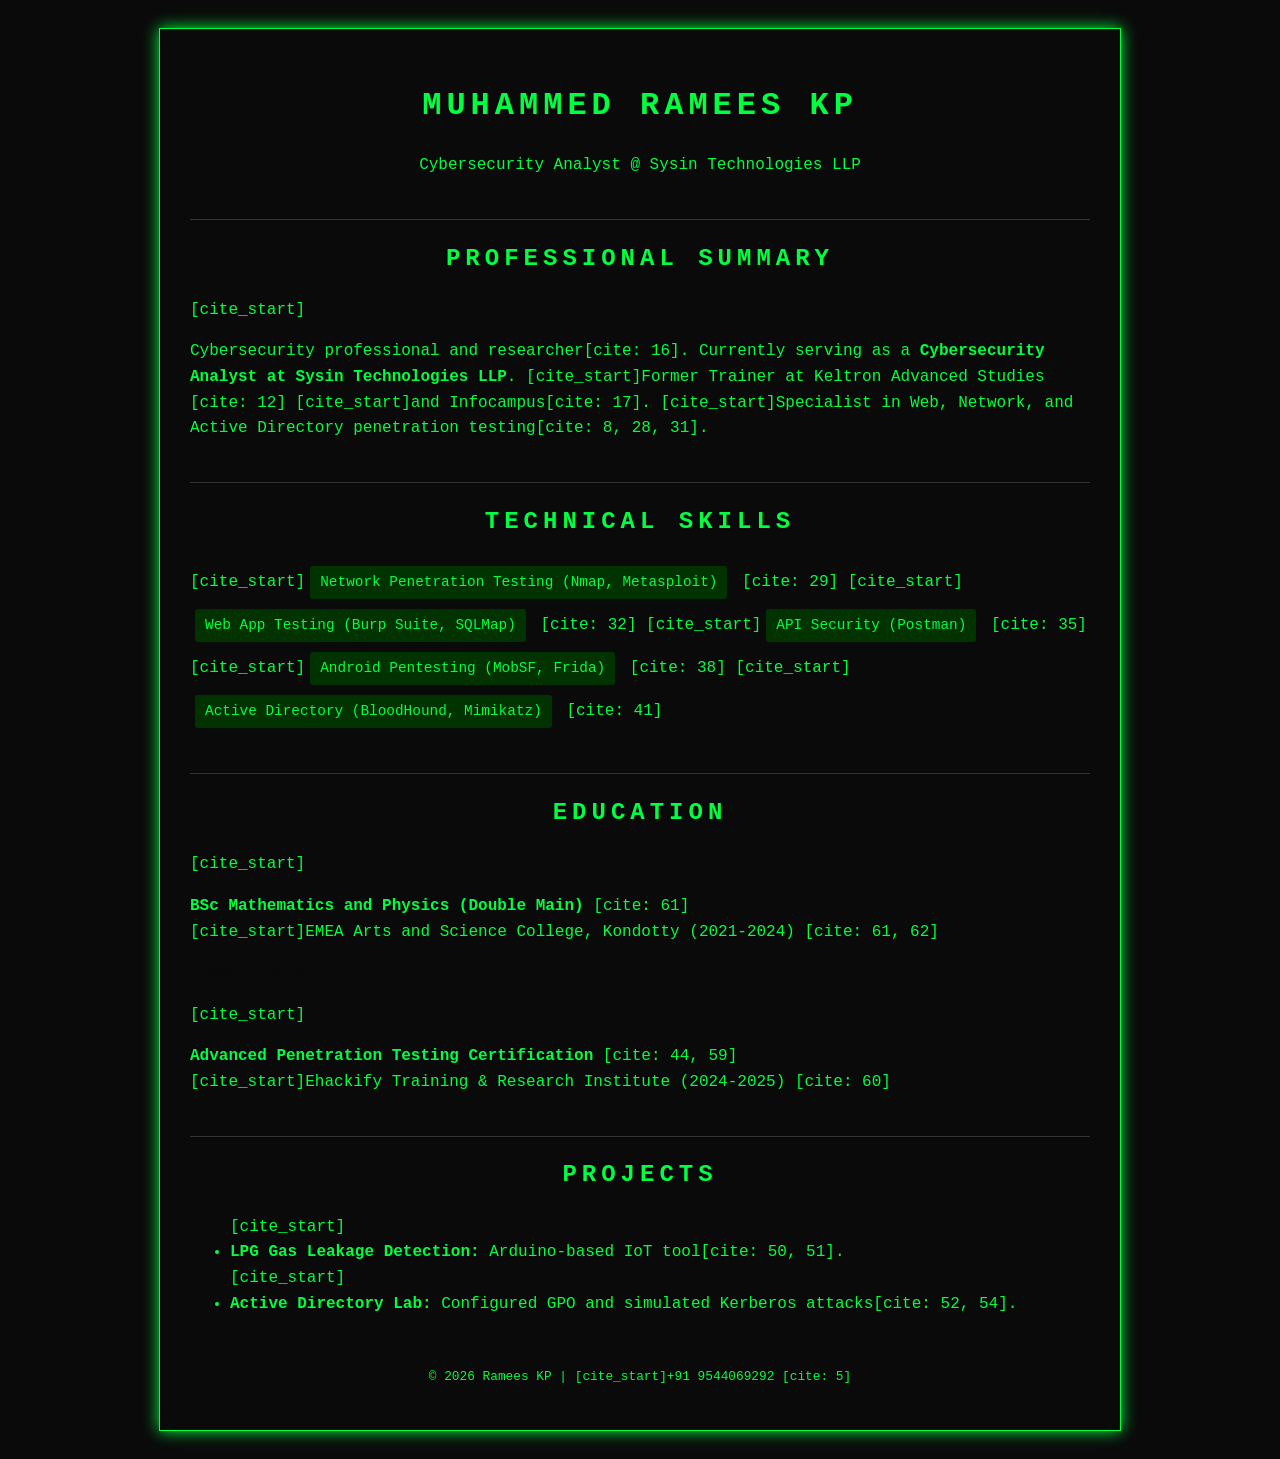
==== index.html @ 38e08ca2 "Updated index.html" ====
<!DOCTYPE html>
<html lang="en">
<head>
    <meta charset="UTF-8">
    <meta name="viewport" content="width=device-width, initial-scale=1.0">
    <title>Muhammed Ramees KP | Cybersecurity Analyst</title>
    <style>
        body { background-color: #0a0a0a; color: #00ff41; font-family: 'Courier New', Courier, monospace; line-height: 1.6; padding: 20px; }
        .container { max-width: 900px; margin: auto; border: 1px solid #00ff41; padding: 30px; box-shadow: 0 0 15px #00ff41; }
        h1, h2 { text-align: center; text-transform: uppercase; letter-spacing: 5px; }
        .section { margin-top: 40px; border-top: 1px solid #333; pt: 20px; }
        .skill-tag { display: inline-block; background: #003300; padding: 5px 10px; margin: 5px; border-radius: 3px; font-size: 0.9em; }
        a { color: #00ff41; text-decoration: none; }
        a:hover { background: #00ff41; color: #000; }
        .hidden-comment { display: none; }
    </style>
</head>
<body>

<div class="container">
    <header>
        <h1>MUHAMMED RAMEES KP</h1>
        <p style="text-align:center;">Cybersecurity Analyst @ Sysin Technologies LLP</p>
    </header>

    <div class="section">
        <h2>Professional Summary</h2>
        [cite_start]<p>Cybersecurity professional and researcher[cite: 16]. Currently serving as a <strong>Cybersecurity Analyst at Sysin Technologies LLP</strong>. [cite_start]Former Trainer at Keltron Advanced Studies [cite: 12] [cite_start]and Infocampus[cite: 17]. [cite_start]Specialist in Web, Network, and Active Directory penetration testing[cite: 8, 28, 31].</p>
    </div>

    <div class="section">
        <h2>Technical Skills</h2>
        [cite_start]<div class="skill-tag">Network Penetration Testing (Nmap, Metasploit)</div> [cite: 29]
        [cite_start]<div class="skill-tag">Web App Testing (Burp Suite, SQLMap)</div> [cite: 32]
        [cite_start]<div class="skill-tag">API Security (Postman)</div> [cite: 35]
        [cite_start]<div class="skill-tag">Android Pentesting (MobSF, Frida)</div> [cite: 38]
        [cite_start]<div class="skill-tag">Active Directory (BloodHound, Mimikatz)</div> [cite: 41]
    </div>

    <div class="section" id="education">
        <h2>Education</h2>
        [cite_start]<p><strong>BSc Mathematics and Physics (Double Main)</strong> [cite: 61]<br>
        [cite_start]EMEA Arts and Science College, Kondotty (2021-2024) [cite: 61, 62]</p>
        
        <p style="color: #0a0a0a;">S29objIzMQ==</p>
        
        [cite_start]<p><strong>Advanced Penetration Testing Certification</strong> [cite: 44, 59]<br>
        [cite_start]Ehackify Training & Research Institute (2024-2025) [cite: 60]</p>
    </div>

    <div class="section">
        <h2>Projects</h2>
        <ul>
            [cite_start]<li><strong>LPG Gas Leakage Detection:</strong> Arduino-based IoT tool[cite: 50, 51].</li>
            [cite_start]<li><strong>Active Directory Lab:</strong> Configured GPO and simulated Kerberos attacks[cite: 52, 54].</li>
        </ul>
    </div>

    <footer style="margin-top: 50px; font-size: 0.8em; text-align: center;">
        <p>© 2026 Ramees KP | [cite_start]+91 9544069292 [cite: 5]</p>
    </footer>
</div>

</body>
</html>
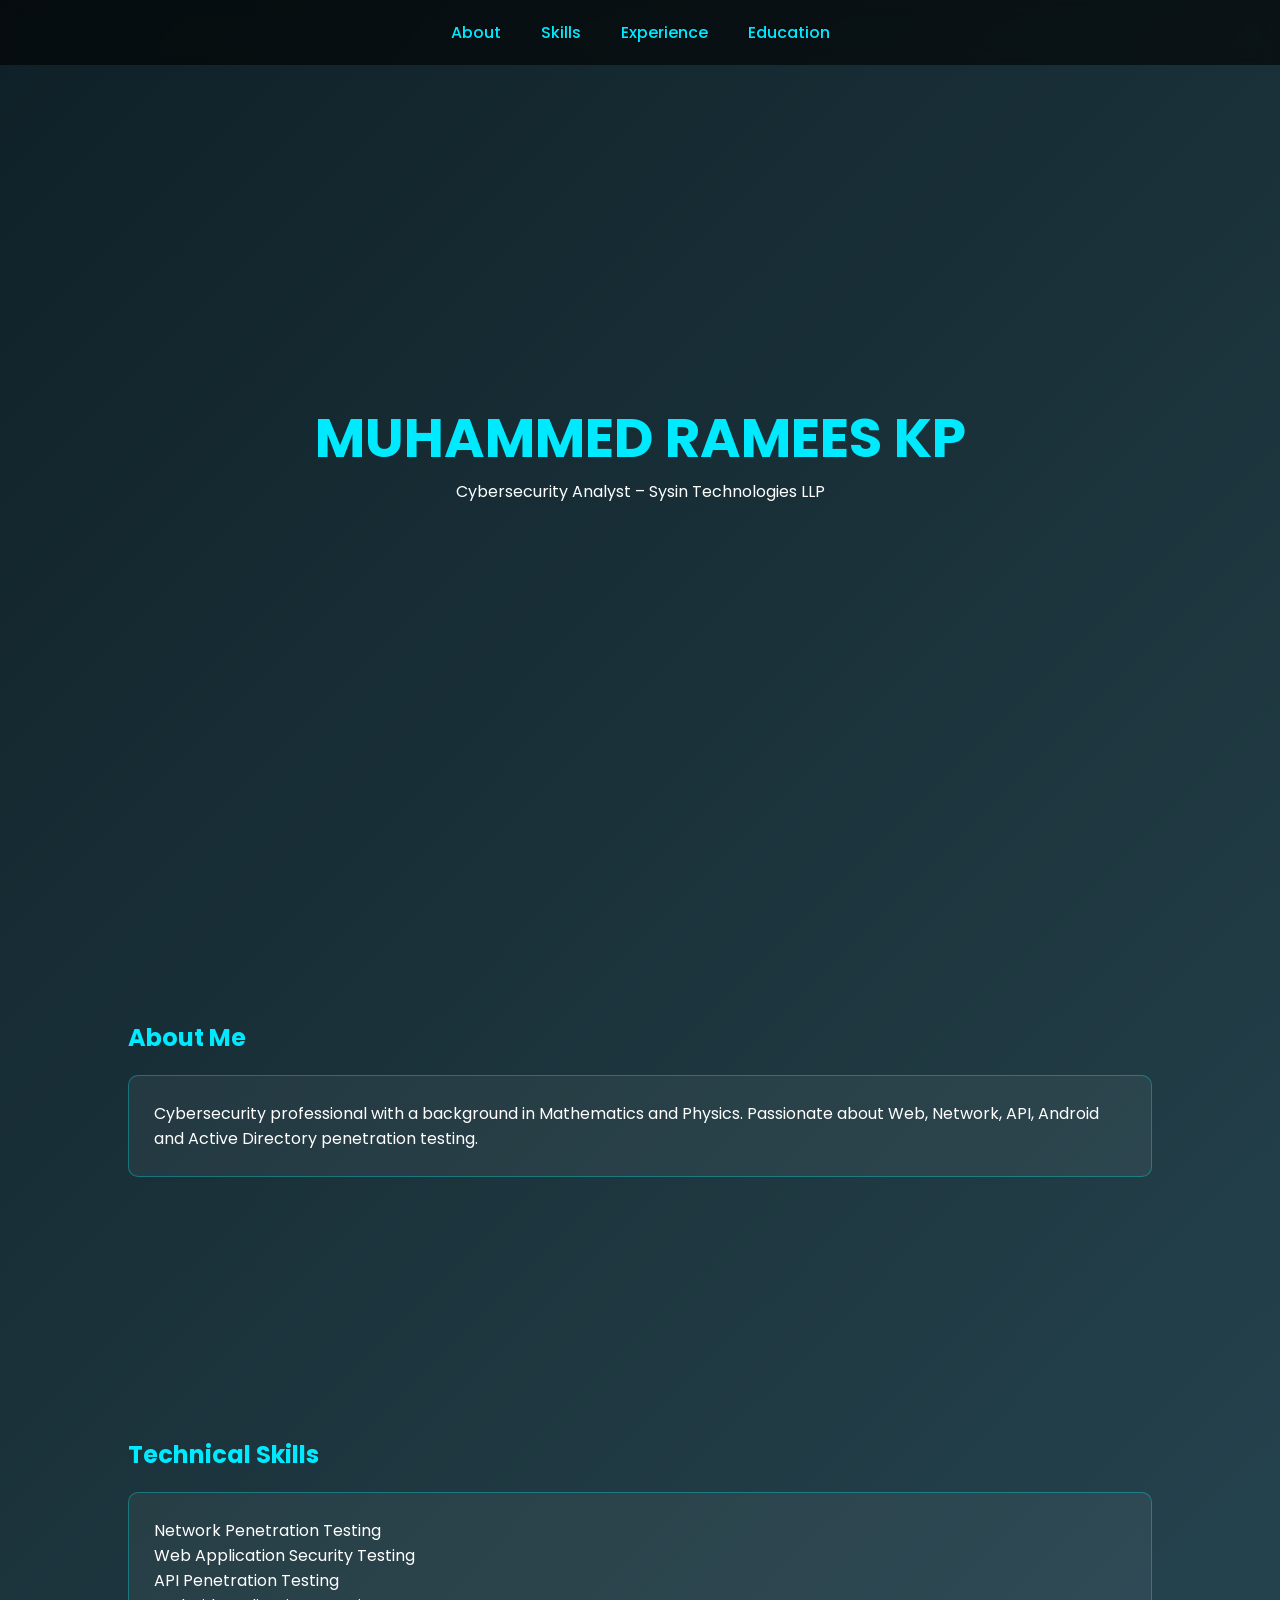
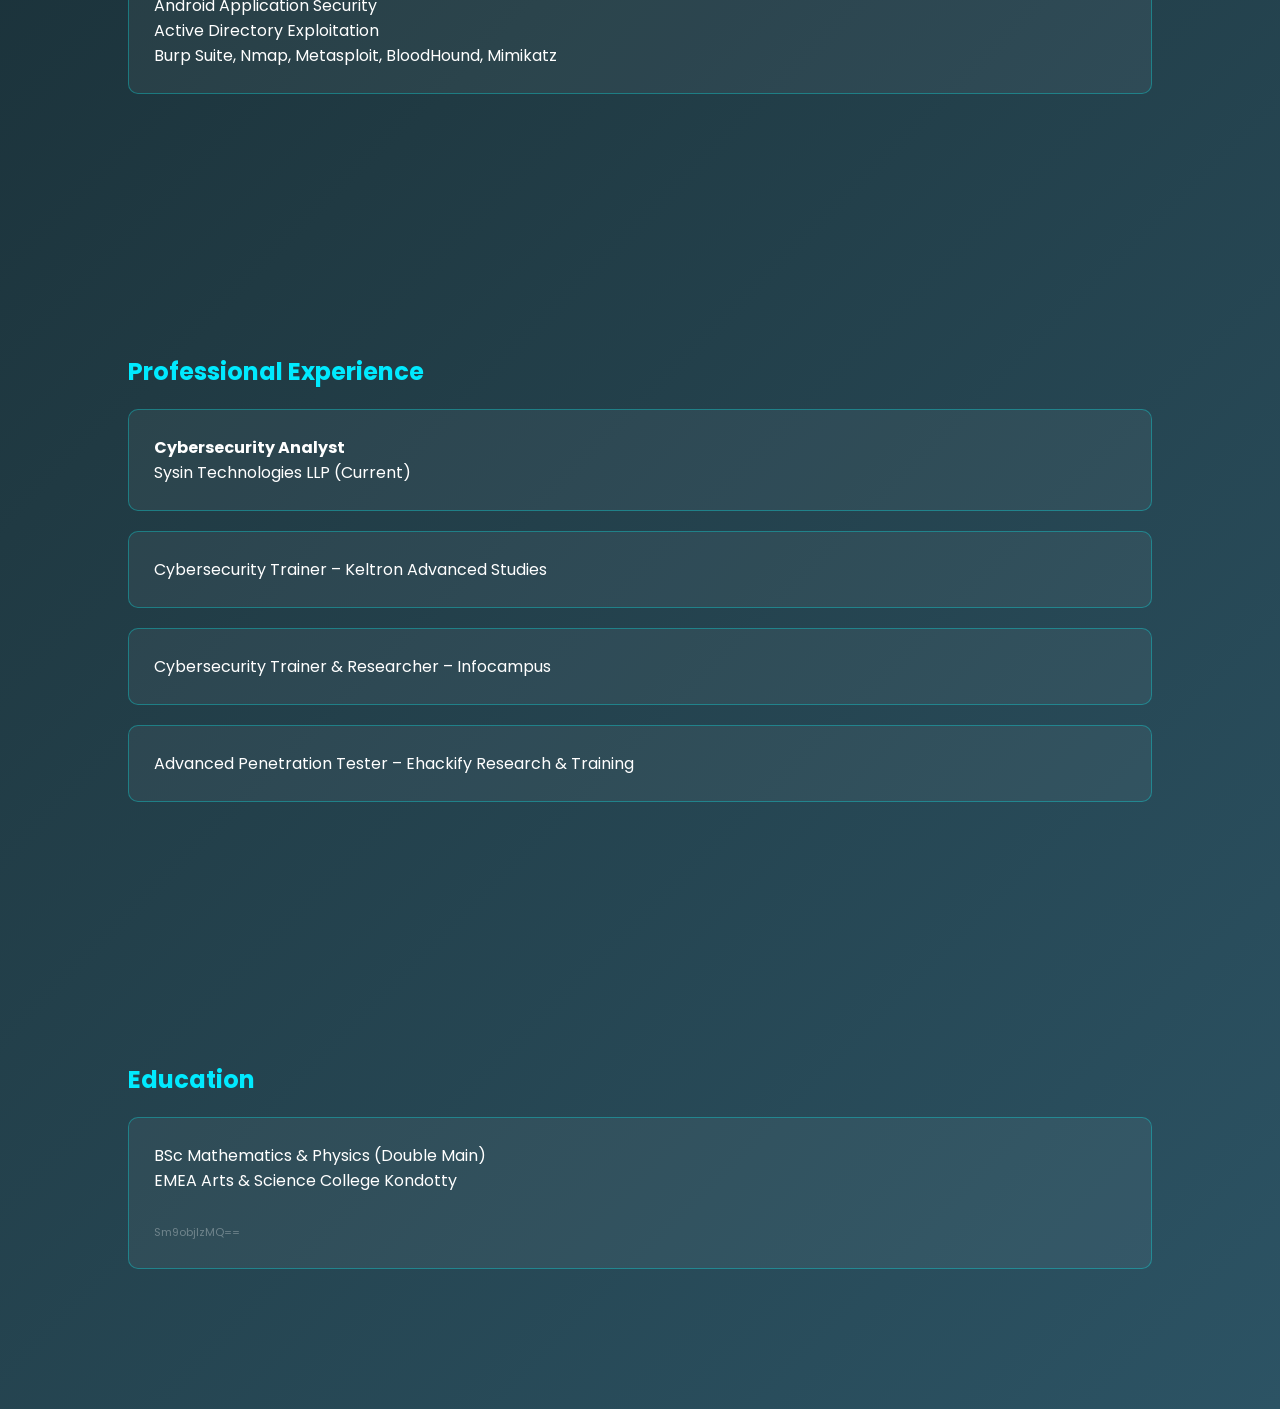
==== commit 3552a83a: "Updated index.html" ====
--- a/index.html
+++ b/index.html
@@ -1,65 +1,164 @@
 <!DOCTYPE html>
 <html lang="en">
 <head>
-    <meta charset="UTF-8">
-    <meta name="viewport" content="width=device-width, initial-scale=1.0">
-    <title>Muhammed Ramees KP | Cybersecurity Analyst</title>
-    <style>
-        body { background-color: #0a0a0a; color: #00ff41; font-family: 'Courier New', Courier, monospace; line-height: 1.6; padding: 20px; }
-        .container { max-width: 900px; margin: auto; border: 1px solid #00ff41; padding: 30px; box-shadow: 0 0 15px #00ff41; }
-        h1, h2 { text-align: center; text-transform: uppercase; letter-spacing: 5px; }
-        .section { margin-top: 40px; border-top: 1px solid #333; pt: 20px; }
-        .skill-tag { display: inline-block; background: #003300; padding: 5px 10px; margin: 5px; border-radius: 3px; font-size: 0.9em; }
-        a { color: #00ff41; text-decoration: none; }
-        a:hover { background: #00ff41; color: #000; }
-        .hidden-comment { display: none; }
-    </style>
+<meta charset="UTF-8">
+<meta name="viewport" content="width=device-width, initial-scale=1.0">
+<title>Muhammed Ramees KP | Cybersecurity Analyst</title>
+
+<link href="https://fonts.googleapis.com/css2?family=Poppins:wght@300;500;700&display=swap" rel="stylesheet">
+
+<style>
+*{
+margin:0;
+padding:0;
+box-sizing:border-box;
+font-family:'Poppins',sans-serif;
+}
+
+body{
+background:linear-gradient(135deg,#0f2027,#203a43,#2c5364);
+color:white;
+scroll-behavior:smooth;
+}
+
+nav{
+position:fixed;
+top:0;
+width:100%;
+display:flex;
+justify-content:center;
+gap:40px;
+padding:20px;
+background:rgba(0,0,0,0.6);
+backdrop-filter:blur(8px);
+z-index:1000;
+}
+
+nav a{
+color:#00eaff;
+text-decoration:none;
+font-weight:500;
+}
+
+nav a:hover{
+text-shadow:0 0 10px #00eaff;
+}
+
+.hero{
+height:100vh;
+display:flex;
+flex-direction:column;
+justify-content:center;
+align-items:center;
+text-align:center;
+}
+
+.hero h1{
+font-size:55px;
+color:#00eaff;
+}
+
+section{
+padding:120px 10%;
+}
+
+h2{
+margin-bottom:20px;
+color:#00eaff;
+}
+
+.card{
+background:rgba(255,255,255,0.05);
+padding:25px;
+border-radius:10px;
+margin-bottom:20px;
+border:1px solid rgba(0,255,255,0.3);
+transition:0.3s;
+}
+
+.card:hover{
+transform:scale(1.03);
+box-shadow:0 0 20px #00eaff;
+}
+</style>
+
+<!--
+WW91IHN1Y2Nlc3NmdWxseSBmb29sZWQ=
+YnJvLCBhcmUgeW91IHNlcmlvdXMgYnJvPw==
+cm9ib3RzLnR4dA==
+-->
+
 </head>
+
 <body>
 
-<div class="container">
-    <header>
-        <h1>MUHAMMED RAMEES KP</h1>
-        <p style="text-align:center;">Cybersecurity Analyst @ Sysin Technologies LLP</p>
-    </header>
+<nav>
+<a href="#about">About</a>
+<a href="#skills">Skills</a>
+<a href="#experience">Experience</a>
+<a href="#education">Education</a>
+</nav>
 
-    <div class="section">
-        <h2>Professional Summary</h2>
-        [cite_start]<p>Cybersecurity professional and researcher[cite: 16]. Currently serving as a <strong>Cybersecurity Analyst at Sysin Technologies LLP</strong>. [cite_start]Former Trainer at Keltron Advanced Studies [cite: 12] [cite_start]and Infocampus[cite: 17]. [cite_start]Specialist in Web, Network, and Active Directory penetration testing[cite: 8, 28, 31].</p>
-    </div>
+<div class="hero">
+<h1>MUHAMMED RAMEES KP</h1>
+<p>Cybersecurity Analyst – Sysin Technologies LLP</p>
+</div>
 
-    <div class="section">
-        <h2>Technical Skills</h2>
-        [cite_start]<div class="skill-tag">Network Penetration Testing (Nmap, Metasploit)</div> [cite: 29]
-        [cite_start]<div class="skill-tag">Web App Testing (Burp Suite, SQLMap)</div> [cite: 32]
-        [cite_start]<div class="skill-tag">API Security (Postman)</div> [cite: 35]
-        [cite_start]<div class="skill-tag">Android Pentesting (MobSF, Frida)</div> [cite: 38]
-        [cite_start]<div class="skill-tag">Active Directory (BloodHound, Mimikatz)</div> [cite: 41]
-    </div>
+<section id="about">
+<h2>About Me</h2>
+<div class="card">
+Cybersecurity professional with a background in Mathematics and Physics. Passionate about Web, Network, API, Android and Active Directory penetration testing.
+</div>
+</section>
 
-    <div class="section" id="education">
-        <h2>Education</h2>
-        [cite_start]<p><strong>BSc Mathematics and Physics (Double Main)</strong> [cite: 61]<br>
-        [cite_start]EMEA Arts and Science College, Kondotty (2021-2024) [cite: 61, 62]</p>
-        
-        <p style="color: #0a0a0a;">S29objIzMQ==</p>
-        
-        [cite_start]<p><strong>Advanced Penetration Testing Certification</strong> [cite: 44, 59]<br>
-        [cite_start]Ehackify Training & Research Institute (2024-2025) [cite: 60]</p>
-    </div>
+<section id="skills">
+<h2>Technical Skills</h2>
+<div class="card">
+Network Penetration Testing<br>
+Web Application Security Testing<br>
+API Penetration Testing<br>
+Android Application Security<br>
+Active Directory Exploitation<br>
+Burp Suite, Nmap, Metasploit, BloodHound, Mimikatz
+</div>
+</section>
 
-    <div class="section">
-        <h2>Projects</h2>
-        <ul>
-            [cite_start]<li><strong>LPG Gas Leakage Detection:</strong> Arduino-based IoT tool[cite: 50, 51].</li>
-            [cite_start]<li><strong>Active Directory Lab:</strong> Configured GPO and simulated Kerberos attacks[cite: 52, 54].</li>
-        </ul>
-    </div>
+<section id="experience">
+<h2>Professional Experience</h2>
 
-    <footer style="margin-top: 50px; font-size: 0.8em; text-align: center;">
-        <p>© 2026 Ramees KP | [cite_start]+91 9544069292 [cite: 5]</p>
-    </footer>
+<div class="card">
+<strong>Cybersecurity Analyst</strong><br>
+Sysin Technologies LLP (Current)
 </div>
+
+<div class="card">
+Cybersecurity Trainer – Keltron Advanced Studies
+</div>
+
+<div class="card">
+Cybersecurity Trainer & Researcher – Infocampus
+</div>
+
+<div class="card">
+Advanced Penetration Tester – Ehackify Research & Training
+</div>
+
+</section>
+
+<section id="education">
+<h2>Education</h2>
+
+<div class="card">
+BSc Mathematics & Physics (Double Main)<br>
+EMEA Arts & Science College Kondotty<br><br>
+
+<span style="font-size:11px; opacity:0.3;">
+Sm9objIzMQ==
+</span>
+
+</div>
+
+</section>
 
 </body>
 </html>
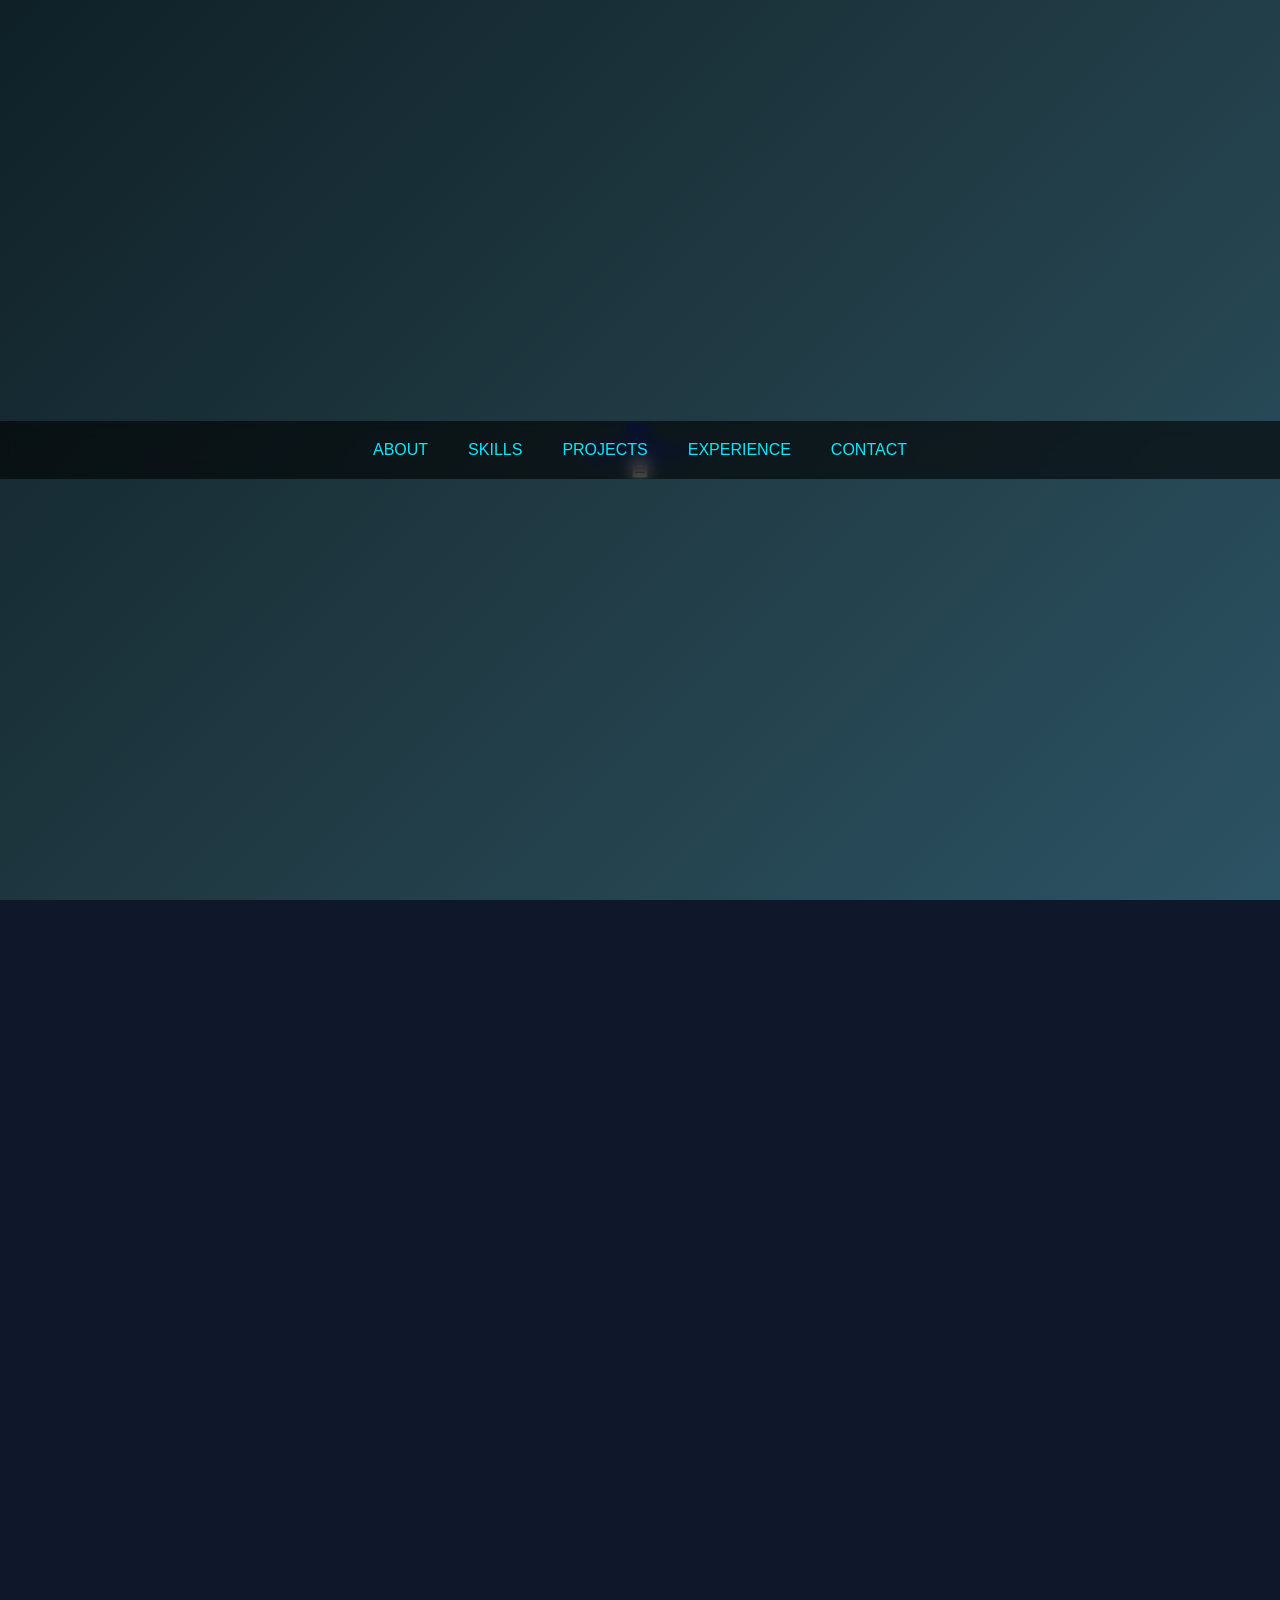
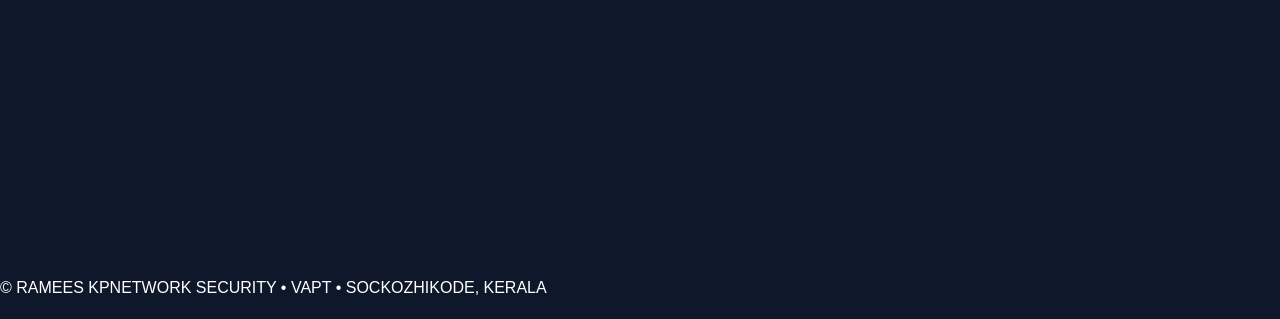
==== commit 68364359: "Redesign portfolio index.html" ====
--- a/index.html
+++ b/index.html
@@ -3,162 +3,150 @@
 <head>
 <meta charset="UTF-8">
 <meta name="viewport" content="width=device-width, initial-scale=1.0">
-<title>Muhammed Ramees KP | Cybersecurity Analyst</title>
+<meta name="description" content="Muhammed Ramees KP — Network Security Engineer specializing in network security, VAPT, SOC and security infrastructure.">
+<meta name="theme-color" content="#050b0a">
+<title>Muhammed Ramees KP | Network Security Engineer</title>
+<link rel="preconnect" href="https://fonts.googleapis.com">
+<link rel="preconnect" href="https://fonts.gstatic.com" crossorigin>
+<link href="https://fonts.googleapis.com/css2?family=Barlow+Condensed:wght@600;700;800;900&family=Inter:wght@400;500;600;700&family=Space+Mono:wght@400;700&display=swap" rel="stylesheet">
+<link rel="stylesheet" href="style.css">
+</head>
+<body>
+<div class="noise"></div>
+<div class="cursor-glow"></div>
 
-<link href="https://fonts.googleapis.com/css2?family=Poppins:wght@300;500;700&display=swap" rel="stylesheet">
+<header class="nav">
+  <a class="brand" href="#home">RK<span>.</span></a>
+  <nav class="desktop-nav">
+    <a href="#about">ABOUT</a>
+    <a href="#skills">SKILLS</a>
+    <a href="#projects">PROJECTS</a>
+    <a href="#experience">EXPERIENCE</a>
+    <a href="#contact">CONTACT</a>
+  </nav>
+  <a class="nav-cta" href="#contact">LET'S TALK <span>↗</span></a>
+  <button class="menu-btn" aria-label="Open navigation">☰</button>
+</header>
 
-<style>
-*{
-margin:0;
-padding:0;
-box-sizing:border-box;
-font-family:'Poppins',sans-serif;
-}
+<main>
+<section class="hero" id="home">
+  <div class="hero-grid"></div>
+  <div class="hero-copy">
+    <div class="eyebrow"><span class="pulse"></span> CYBERSECURITY • VAPT • SOC • NETWORK SECURITY</div>
+    <h1>MUHAMMED<br><span>RAMEES KP</span></h1>
+    <h2>NETWORK SECURITY<br>ENGINEER</h2>
+    <p class="hero-text">Network Security Engineer with hands-on experience across firewall administration, network security, VAPT, SOC operations and infrastructure security. I combine offensive security knowledge with practical engineering to identify weaknesses, secure networks and build resilient systems.</p>
+    <div class="hero-actions">
+      <a class="btn btn-primary" href="#projects">VIEW MY WORK <span>↗</span></a>
+      <a class="btn btn-ghost" href="https://github.com/Ramihere/rameeshere.github.io" target="_blank" rel="noreferrer">GITHUB <span>↗</span></a>
+    </div>
+    <div class="hero-stats">
+      <div><strong>VAPT</strong><span>Web • API • Network</span></div>
+      <div><strong>SOC / SIEM</strong><span>Wazuh • Splunk • FIM</span></div>
+      <div><strong>NETWORK</strong><span>FortiGate • VLAN • Cisco</span></div>
+    </div>
+  </div>
 
-body{
-background:linear-gradient(135deg,#0f2027,#203a43,#2c5364);
-color:white;
-scroll-behavior:smooth;
-}
+  <div class="hero-art">
+    <div class="art-frame">
+      <div class="cyber-visual">
+        <div class="visual-grid"></div>
+        <div class="monitor monitor-a"><b>VAPT</b><span>$ nmap -sV target</span><span>80/tcp OPEN http</span><span>443/tcp OPEN https</span></div>
+        <div class="monitor monitor-b"><b>SOC / SIEM</b><span>[+] AUTH EVENT</span><span>[!] ANOMALY</span><span>[+] FIM OK</span></div>
+        <div class="monitor monitor-c"><b>FORTIGATE</b><span>TRAFFIC MONITOR</span><span>VLAN 100 / DATA</span><span>POLICY ALLOW</span></div>
+        <div class="operator">
+          <div class="head"></div><div class="body"></div><div class="desk"></div>
+        </div>
+        <div class="glow-ring"></div>
+      </div>
+      <div class="art-label top">SECURITY LAB // ONLINE</div>
+      <div class="art-label bottom">01 / 05 — ENGINEERING MODE</div>
+    </div>
 
-nav{
-position:fixed;
-top:0;
-width:100%;
-display:flex;
-justify-content:center;
-gap:40px;
-padding:20px;
-background:rgba(0,0,0,0.6);
-backdrop-filter:blur(8px);
-z-index:1000;
-}
-
-nav a{
-color:#00eaff;
-text-decoration:none;
-font-weight:500;
-}
-
-nav a:hover{
-text-shadow:0 0 10px #00eaff;
-}
-
-.hero{
-height:100vh;
-display:flex;
-flex-direction:column;
-justify-content:center;
-align-items:center;
-text-align:center;
-}
-
-.hero h1{
-font-size:55px;
-color:#00eaff;
-}
-
-section{
-padding:120px 10%;
-}
-
-h2{
-margin-bottom:20px;
-color:#00eaff;
-}
-
-.card{
-background:rgba(255,255,255,0.05);
-padding:25px;
-border-radius:10px;
-margin-bottom:20px;
-border:1px solid rgba(0,255,255,0.3);
-transition:0.3s;
-}
-
-.card:hover{
-transform:scale(1.03);
-box-shadow:0 0 20px #00eaff;
-}
-</style>
-
-<!--
-WW91IHN1Y2Nlc3NmdWxseSBmb29sZWQ=
-YnJvLCBhcmUgeW91IHNlcmlvdXMgYnJvPw==
-cm9ib3RzLnR4dA==
--->
-
-</head>
-
-<body>
-
-<nav>
-<a href="#about">About</a>
-<a href="#skills">Skills</a>
-<a href="#experience">Experience</a>
-<a href="#education">Education</a>
-</nav>
-
-<div class="hero">
-<h1>MUHAMMED RAMEES KP</h1>
-<p>Cybersecurity Analyst – Sysin Technologies LLP</p>
-</div>
-
-<section id="about">
-<h2>About Me</h2>
-<div class="card">
-Cybersecurity professional with a background in Mathematics and Physics. Passionate about Web, Network, API, Android and Active Directory penetration testing.
-</div>
+    <div class="terminal">
+      <div class="terminal-top"><span></span><span></span><span></span><b>ramees@security:~</b></div>
+      <div class="terminal-body">
+        <p><i>$</i> whoami</p><p class="cyan">network_security_engineer</p>
+        <p><i>$</i> focus</p><p class="cyan">NETWORK / VAPT / SOC</p>
+        <p><i>$</i> status</p><p class="green">SYSTEMS SECURED ✓</p>
+      </div>
+    </div>
+  </div>
 </section>
 
-<section id="skills">
-<h2>Technical Skills</h2>
-<div class="card">
-Network Penetration Testing<br>
-Web Application Security Testing<br>
-API Penetration Testing<br>
-Android Application Security<br>
-Active Directory Exploitation<br>
-Burp Suite, Nmap, Metasploit, BloodHound, Mimikatz
-</div>
+<section class="marquee"><div>VULNERABILITY ASSESSMENT <span>✦</span> PENETRATION TESTING <span>✦</span> SOC OPERATIONS <span>✦</span> NETWORK SECURITY <span>✦</span> ACTIVE DIRECTORY <span>✦</span> FIREWALL ENGINEERING <span>✦</span></div></section>
+
+<section class="section" id="about">
+  <div class="section-kicker">01 / ABOUT</div>
+  <div class="about-grid">
+    <div><h2 class="section-title">SECURITY IS<br><span>A MINDSET.</span></h2></div>
+    <div class="about-copy">
+      <p class="lead">From penetration testing and security research to network security engineering, my work sits where offensive thinking meets practical defense.</p>
+      <p>I've worked across web, API, Android, Wi-Fi and Active Directory security, while also building experience with firewalls, VLANs, monitoring, SIEM and infrastructure operations.</p>
+      <div class="quote">“Find the weakness. Understand the path. Build the fix.”</div>
+    </div>
+  </div>
 </section>
 
-<section id="experience">
-<h2>Professional Experience</h2>
-
-<div class="card">
-<strong>Cybersecurity Analyst</strong><br>
-Sysin Technologies LLP (Current)
-</div>
-
-<div class="card">
-Cybersecurity Trainer – Keltron Advanced Studies
-</div>
-
-<div class="card">
-Cybersecurity Trainer & Researcher – Infocampus
-</div>
-
-<div class="card">
-Advanced Penetration Tester – Ehackify Research & Training
-</div>
-
+<section class="section skills" id="skills">
+  <div class="section-kicker">02 / SECURITY ARSENAL</div>
+  <div class="section-heading">
+    <h2 class="section-title">TOOLS I<br><span>WORK WITH.</span></h2>
+    <p>Security testing, monitoring and network engineering technologies used in hands-on labs and professional work.</p>
+  </div>
+  <div class="skill-grid">
+    <article class="skill-card"><b>01</b><h3>NETWORK SECURITY</h3><p>Firewall administration, network segmentation, VLANs, switching and traffic monitoring.</p><div class="tags"><span>FortiGate</span><span>Cisco</span><span>VLAN</span><span>Nmap</span></div></article>
+    <article class="skill-card"><b>02</b><h3>VAPT</h3><p>Web, API, network and Android application security testing and reporting.</p><div class="tags"><span>Burp Suite</span><span>Nessus</span><span>Metasploit</span><span>SQLMap</span></div></article>
+    <article class="skill-card"><b>03</b><h3>SOC / SIEM</h3><p>Endpoint visibility, centralized logging, FIM, alert investigation and threat detection.</p><div class="tags"><span>Wazuh</span><span>Splunk</span><span>Sysmon</span><span>FIM</span></div></article>
+    <article class="skill-card"><b>04</b><h3>AD SECURITY</h3><p>Active Directory enumeration, Kerberos attack paths, privilege escalation and lateral movement labs.</p><div class="tags"><span>BloodHound</span><span>Impacket</span><span>Mimikatz</span><span>Kerbrute</span></div></article>
+  </div>
 </section>
 
-<section id="education">
-<h2>Education</h2>
-
-<div class="card">
-BSc Mathematics & Physics (Double Main)<br>
-EMEA Arts & Science College Kondotty<br><br>
-
-<span style="font-size:11px; opacity:0.3;">
-Sm9objIzMQ==
-</span>
-
-</div>
-
+<section class="section projects" id="projects">
+  <div class="section-kicker">03 / SELECTED WORK</div>
+  <div class="section-heading"><h2 class="section-title">BUILT.<br><span>TESTED. LEARNED.</span></h2><p>Projects that demonstrate practical offensive security, blue-team monitoring and infrastructure engineering.</p></div>
+  <div class="project-list">
+    <article class="project-card featured"><div class="project-number">01</div><div class="project-content"><span class="project-type">SECURITY PLATFORM</span><h3>AI-POWERED SOC PLATFORM</h3><p>Designed a security monitoring concept combining centralized log management, File Integrity Monitoring, network traffic visibility, role-based dashboards and AI-assisted analysis.</p><div class="tags"><span>SIEM</span><span>Wazuh</span><span>FIM</span><span>RBAC</span></div><a class="project-link" href="https://github.com/Ramihere" target="_blank" rel="noreferrer">VIEW GITHUB ↗</a></div><div class="project-visual visual-soc"><span>SOC</span><div class="radar"></div></div></article>
+    <article class="project-card"><div class="project-number">02</div><div class="project-content"><span class="project-type">BLUE TEAM LAB</span><h3>WAZUH SECURITY MONITORING</h3><p>Deployed a Wazuh environment with Linux and Windows agents for security-event monitoring, endpoint visibility and investigation workflows.</p><div class="tags"><span>Wazuh</span><span>Windows</span><span>Linux</span><span>Monitoring</span></div><a class="project-link" href="https://github.com/Ramihere" target="_blank" rel="noreferrer">VIEW GITHUB ↗</a></div><div class="project-visual visual-wazuh"><span>WAZUH</span><div class="bars"></div></div></article>
+    <article class="project-card"><div class="project-number">03</div><div class="project-content"><span class="project-type">RED TEAM / LAB</span><h3>ACTIVE DIRECTORY SECURITY LAB</h3><p>Built a Windows domain lab and practiced enumeration, Kerberos attacks, privilege escalation, Pass-the-Hash, Silver Ticket, Golden Ticket and lateral movement.</p><div class="tags"><span>AD</span><span>Kerberos</span><span>BloodHound</span><span>Impacket</span></div><a class="project-link" href="https://github.com/Ramihere" target="_blank" rel="noreferrer">VIEW GITHUB ↗</a></div><div class="project-visual visual-ad"><span>AD</span><div class="nodes"></div></div></article>
+    <article class="project-card"><div class="project-number">04</div><div class="project-content"><span class="project-type">SIEM LAB</span><h3>SPLUNK SECURITY MONITORING</h3><p>Built a monitoring environment with dashboards and alerts for brute-force detection and suspicious activity investigation.</p><div class="tags"><span>Splunk</span><span>SIEM</span><span>Alerts</span><span>Dashboards</span></div><a class="project-link" href="https://github.com/Ramihere" target="_blank" rel="noreferrer">VIEW GITHUB ↗</a></div><div class="project-visual visual-splunk"><span>LOGS</span><div class="bars"></div></div></article>
+  </div>
 </section>
 
+<section class="section experience" id="experience">
+  <div class="section-kicker">04 / EXPERIENCE</div>
+  <div class="timeline">
+    <div class="timeline-item"><span class="time">JAN 2026 — PRESENT</span><div><h3>NETWORK SECURITY ENGINEER</h3><p>Working across network security, firewall administration, segmentation, monitoring, vulnerability assessment and infrastructure security.</p></div></div>
+    <div class="timeline-item"><span class="time">JUN 2025 — JAN 2026</span><div><h3>CYBERSECURITY RESEARCHER & TRAINER</h3><p>Infocampus Calicut — delivered hands-on training and research across ethical hacking, penetration testing, network security and practical security labs.</p></div></div>
+    <div class="timeline-item"><span class="time">JUL 2024 — MAR 2025</span><div><h3>ADVANCED PENETRATION TESTER TRAINING</h3><p>Ehackify Cybersecurity Research & Training — intensive practical training in network, API, Android and Active Directory security.</p></div></div>
+  </div>
+</section>
+
+<section class="section credentials">
+  <div class="section-kicker">05 / CREDENTIALS</div>
+  <div class="credential-grid">
+    <div class="credential-card"><span>CERTIFICATION</span><h3>ADVANCED PENETRATION TESTER</h3><p>Ehackify Cyber Security Research & Training</p></div>
+    <div class="credential-card"><span>CERTIFICATION</span><h3>CSEDP</h3><p>Certified Social Engineering Defense Practitioner — The SecOps Group</p></div>
+    <div class="credential-card"><span>CERTIFICATION</span><h3>INTRODUCTION TO CYBERSECURITY</h3><p>Cisco</p></div>
+    <div class="credential-card"><span>EDUCATION</span><h3>BSC MATHEMATICS & PHYSICS</h3><p>EMEA Arts & Science College, Kondotty • Calicut University • 2021–2024</p></div>
+  </div>
+</section>
+
+<section class="section contact" id="contact">
+  <div class="contact-box">
+    <div class="section-kicker">06 / CONTACT</div>
+    <h2>LET'S BUILD<br><span>SOMETHING SECURE.</span></h2>
+    <p>Open to cybersecurity, network security, VAPT and security engineering opportunities.</p>
+    <div class="contact-actions">
+      <a class="btn btn-primary" href="mailto:rameeskpplr456@gmail.com">EMAIL ME ↗</a>
+      <a class="btn btn-ghost" href="https://github.com/Ramihere" target="_blank" rel="noreferrer">GITHUB ↗</a>
+      <a class="btn btn-ghost" href="https://www.linkedin.com/in/rameeskp" target="_blank" rel="noreferrer">LINKEDIN ↗</a>
+    </div>
+  </div>
+</section>
+</main>
+
+<footer><span>© <span id="year"></span> RAMEES KP</span><span>NETWORK SECURITY • VAPT • SOC</span><span>KOZHIKODE, KERALA</span></footer>
+<script src="script.js"></script>
 </body>
-</html>
+</html>
--- a/style.css
+++ b/style.css
@@ -0,0 +1,81 @@
+*{
+    margin:0;
+    padding:0;
+    box-sizing:border-box;
+    font-family: 'Poppins', sans-serif;
+}
+
+body{
+    background:#0f172a;
+    color:white;
+    overflow-x:hidden;
+}
+
+nav{
+    position:fixed;
+    width:100%;
+    display:flex;
+    justify-content:center;
+    gap:40px;
+    padding:20px;
+    background:rgba(0,0,0,0.6);
+    backdrop-filter:blur(8px);
+    z-index:1000;
+}
+
+nav a{
+    color:#00eaff;
+    text-decoration:none;
+    transition:0.3s;
+}
+
+nav a:hover{
+    text-shadow:0 0 10px #00eaff;
+}
+
+header{
+    height:100vh;
+    display:flex;
+    flex-direction:column;
+    justify-content:center;
+    align-items:center;
+    text-align:center;
+    background:linear-gradient(135deg,#0f2027,#203a43,#2c5364);
+}
+
+header h1{
+    font-size:50px;
+    color:#00eaff;
+}
+
+section{
+    padding:120px 10%;
+    opacity:0;
+    transform:translateY(40px);
+    transition:all 0.8s ease;
+}
+
+section.show{
+    opacity:1;
+    transform:translateY(0);
+}
+
+.card{
+    background:#1e293b;
+    padding:25px;
+    margin-bottom:20px;
+    border-radius:10px;
+    transition:0.3s;
+}
+
+.card:hover{
+    transform:translateY(-5px);
+    box-shadow:0 0 15px #00eaff;
+}
+
+#gameCanvas{
+    background:black;
+    display:block;
+    margin:20px auto;
+    border:2px solid #00eaff;
+}
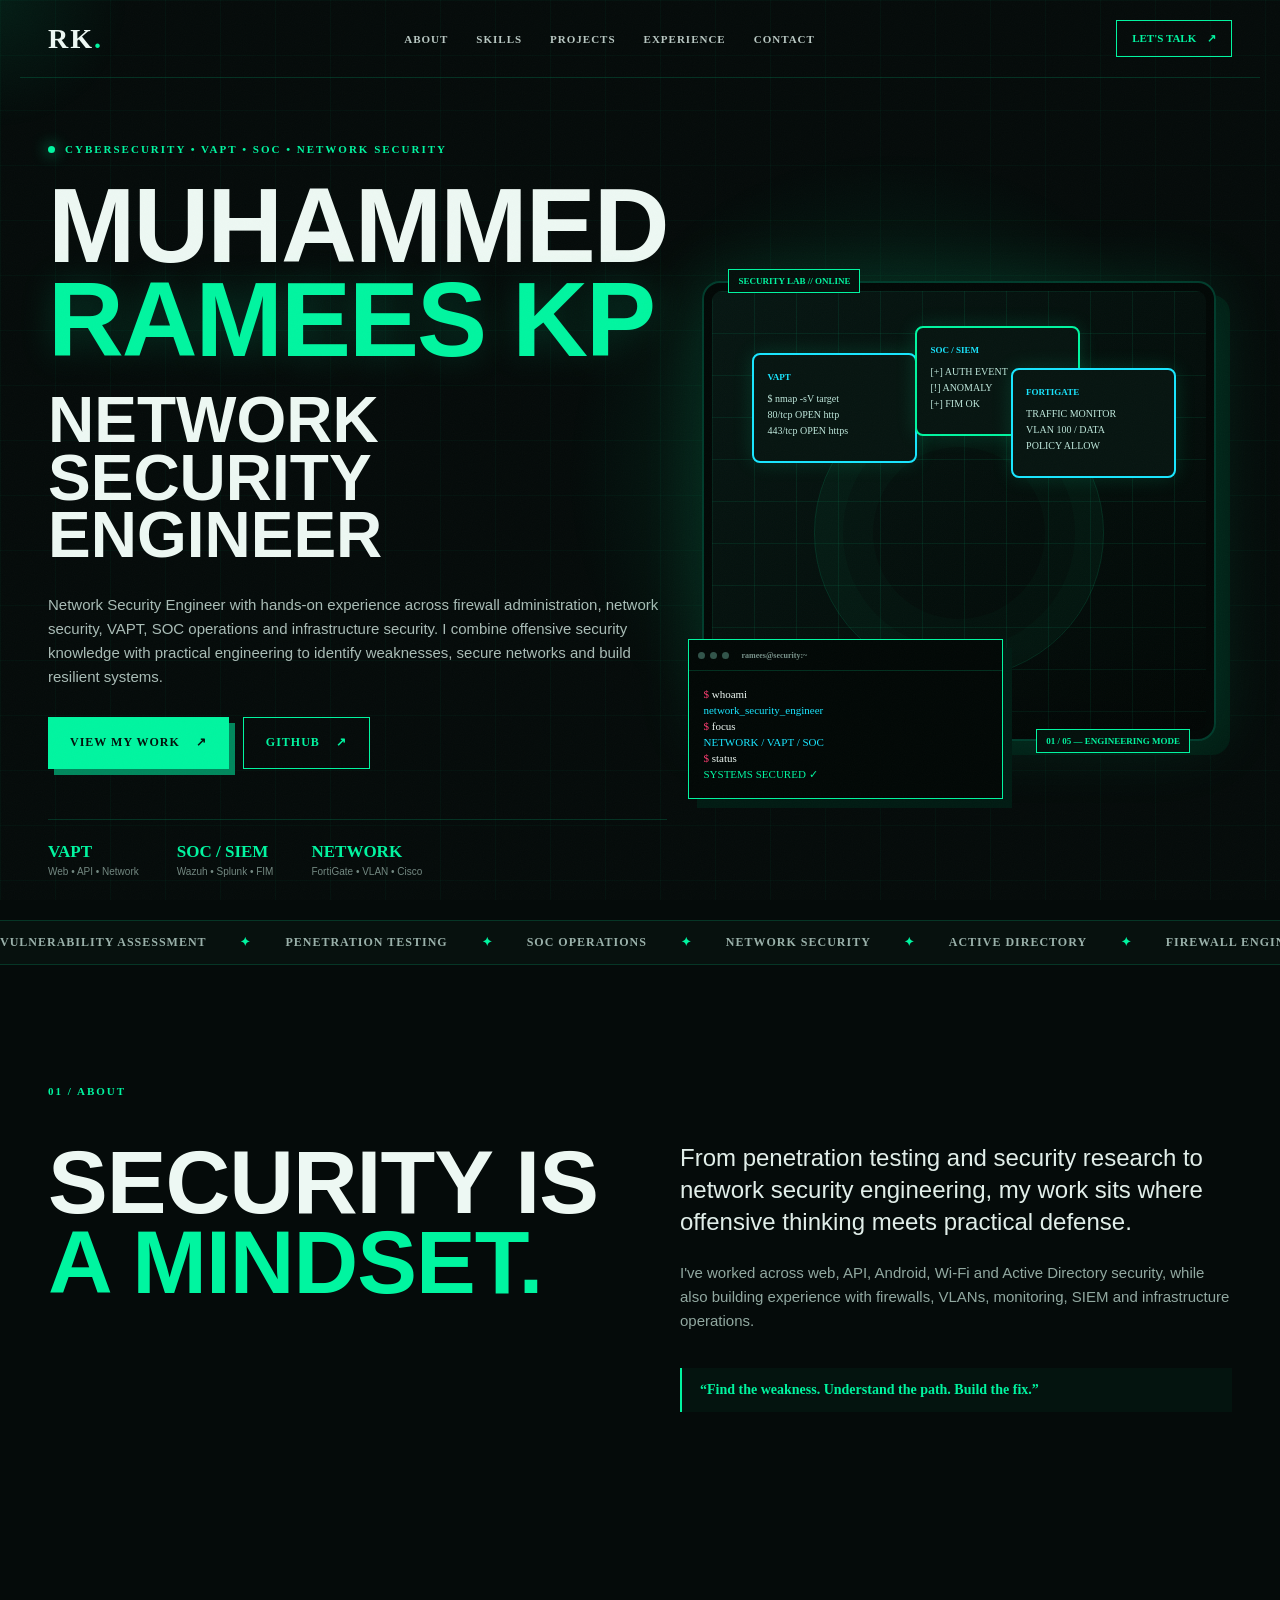
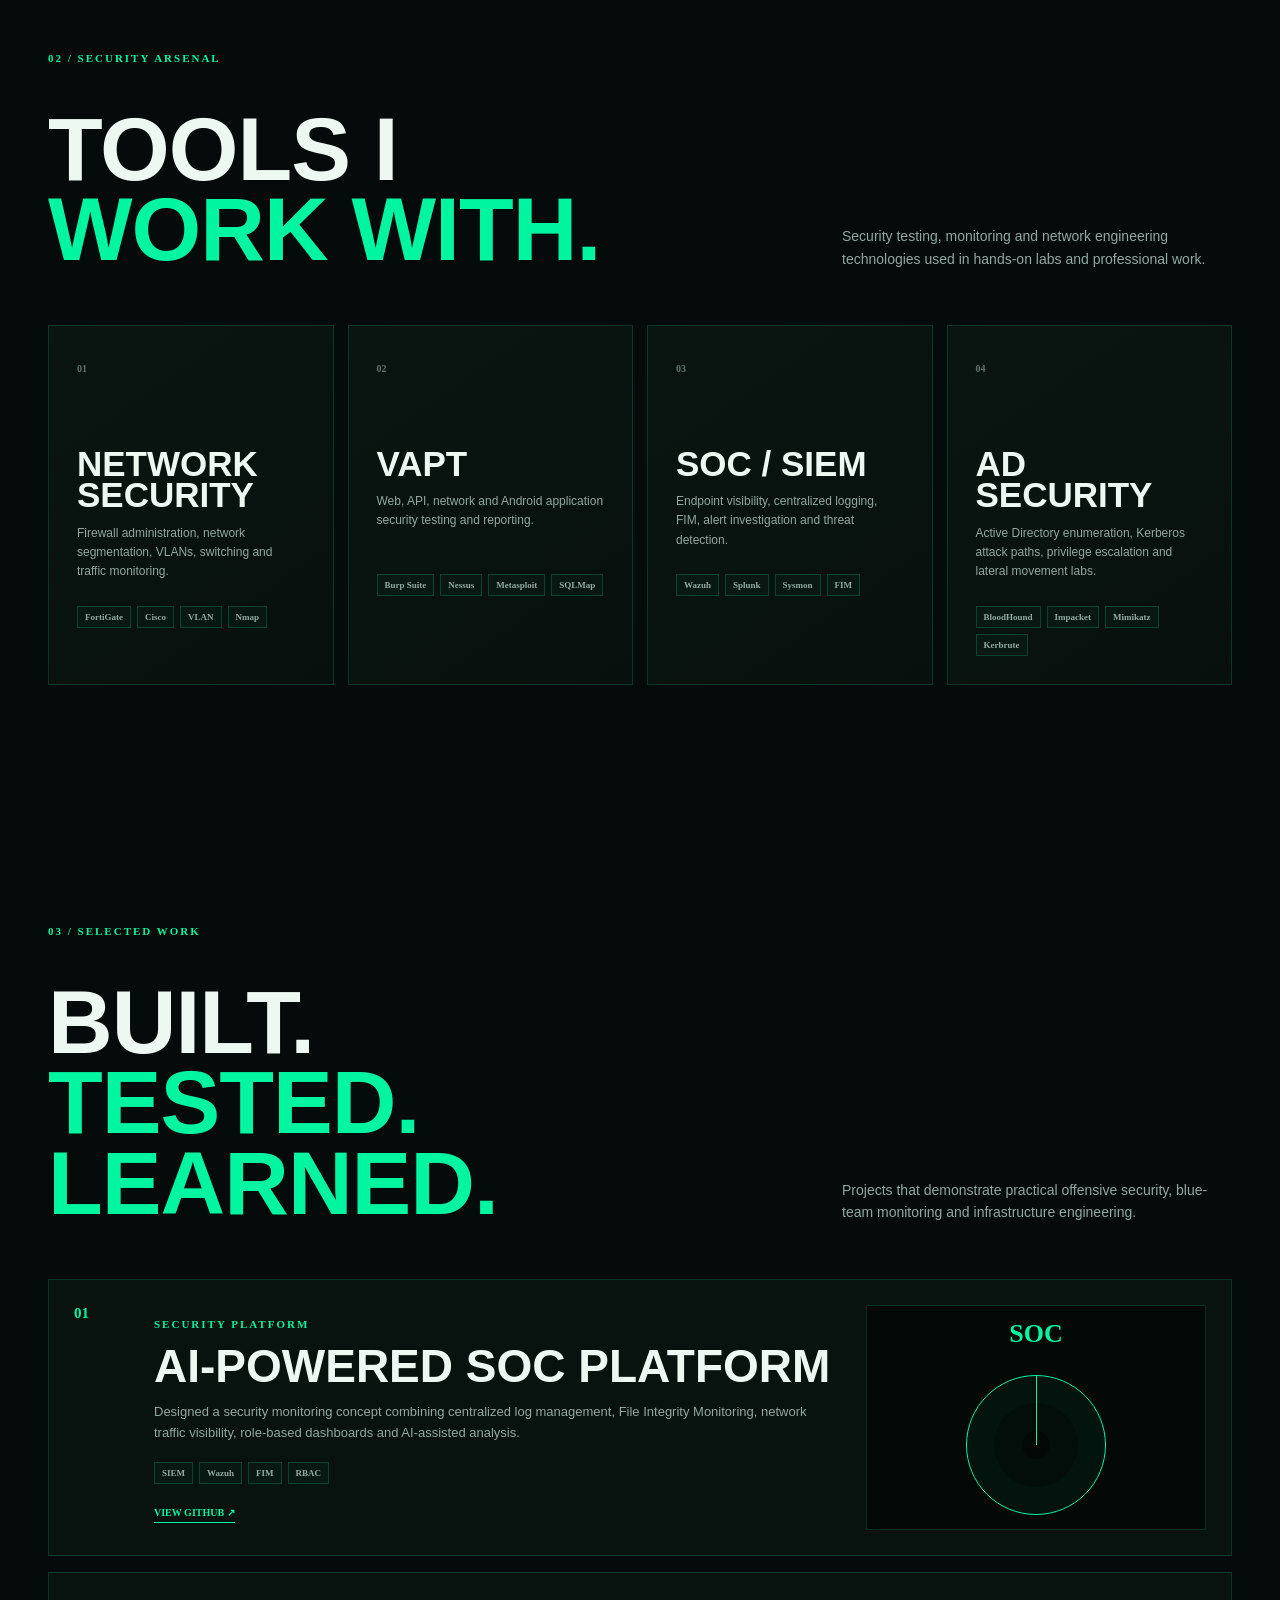
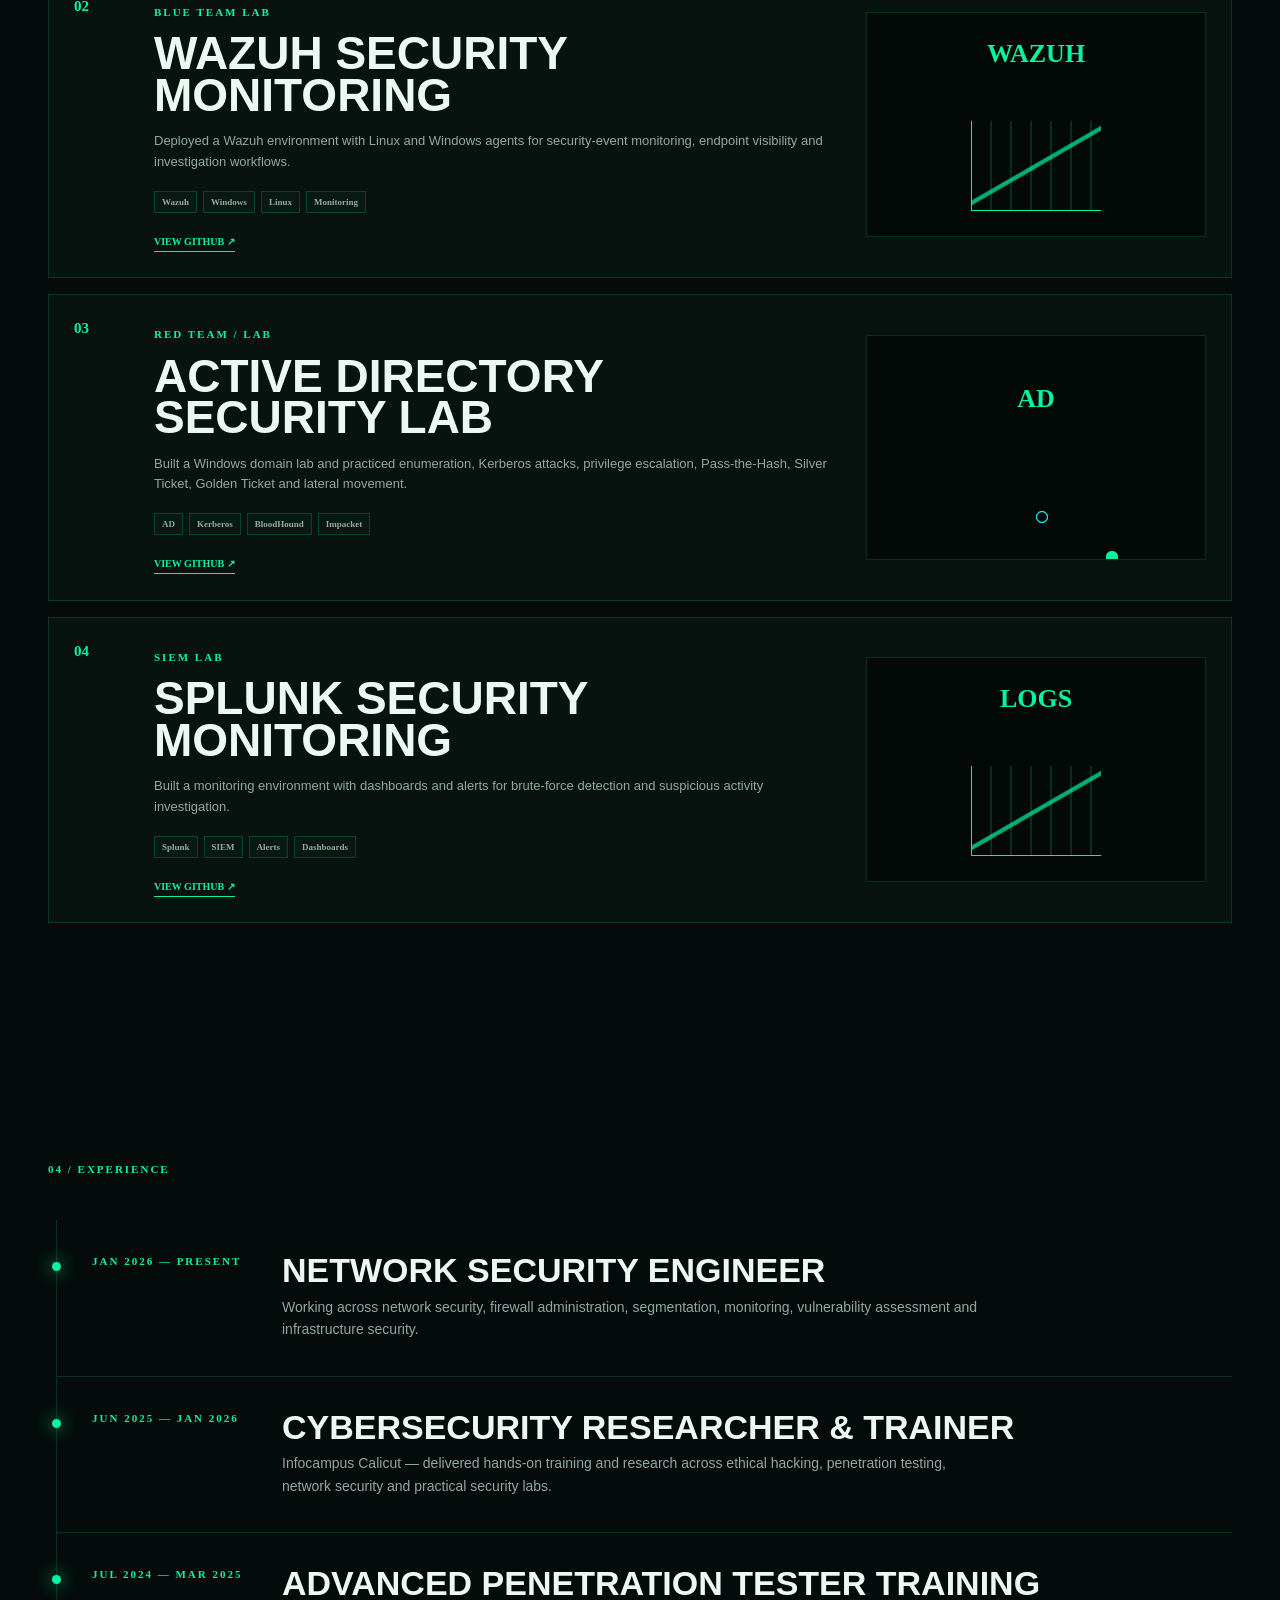
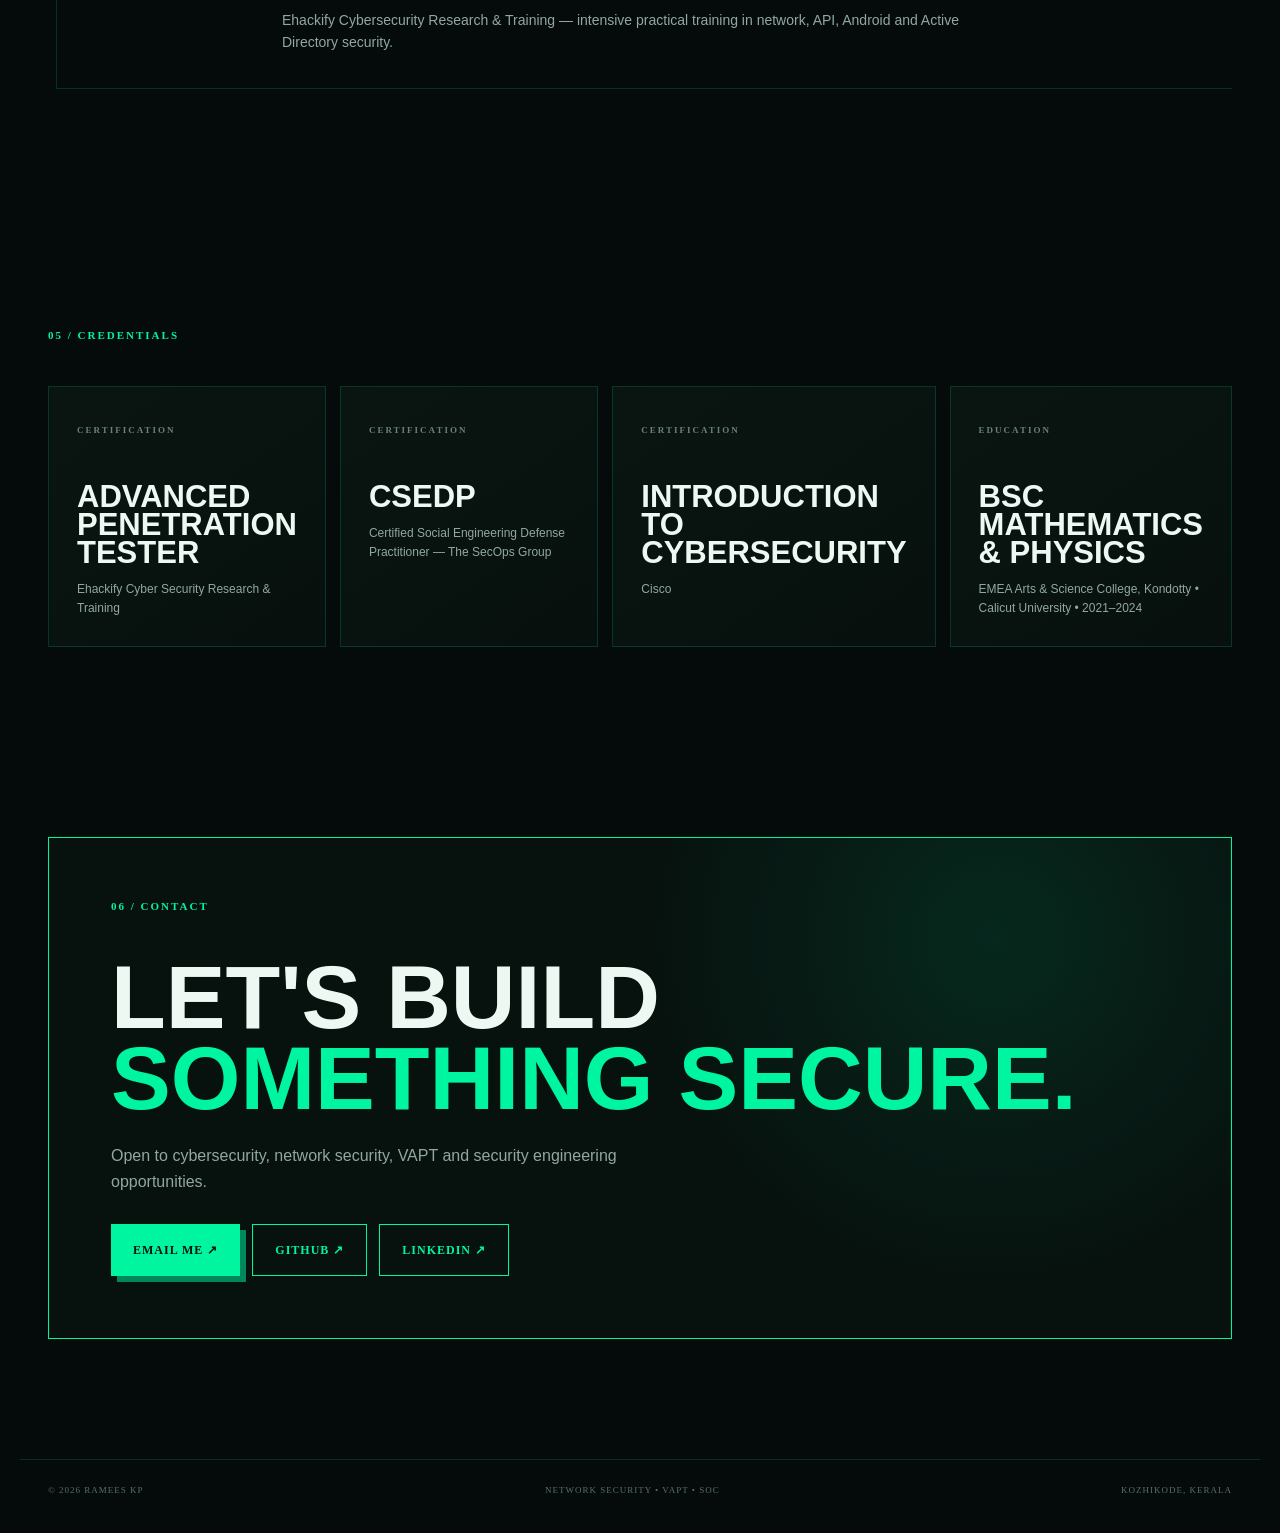
==== commit 4fffac27: "Add profile image to hero section" ====
--- a/index.html
+++ b/index.html
@@ -54,9 +54,7 @@
         <div class="monitor monitor-a"><b>VAPT</b><span>$ nmap -sV target</span><span>80/tcp OPEN http</span><span>443/tcp OPEN https</span></div>
         <div class="monitor monitor-b"><b>SOC / SIEM</b><span>[+] AUTH EVENT</span><span>[!] ANOMALY</span><span>[+] FIM OK</span></div>
         <div class="monitor monitor-c"><b>FORTIGATE</b><span>TRAFFIC MONITOR</span><span>VLAN 100 / DATA</span><span>POLICY ALLOW</span></div>
-        <div class="operator">
-          <div class="head"></div><div class="body"></div><div class="desk"></div>
-        </div>
+        <img class="hero-photo" src="assets/ramees-cutout.webp" alt="Muhammed Ramees KP">
         <div class="glow-ring"></div>
       </div>
       <div class="art-label top">SECURITY LAB // ONLINE</div>
--- a/style.css
+++ b/style.css
@@ -1,81 +1 @@
-*{
-    margin:0;
-    padding:0;
-    box-sizing:border-box;
-    font-family: 'Poppins', sans-serif;
-}
-
-body{
-    background:#0f172a;
-    color:white;
-    overflow-x:hidden;
-}
-
-nav{
-    position:fixed;
-    width:100%;
-    display:flex;
-    justify-content:center;
-    gap:40px;
-    padding:20px;
-    background:rgba(0,0,0,0.6);
-    backdrop-filter:blur(8px);
-    z-index:1000;
-}
-
-nav a{
-    color:#00eaff;
-    text-decoration:none;
-    transition:0.3s;
-}
-
-nav a:hover{
-    text-shadow:0 0 10px #00eaff;
-}
-
-header{
-    height:100vh;
-    display:flex;
-    flex-direction:column;
-    justify-content:center;
-    align-items:center;
-    text-align:center;
-    background:linear-gradient(135deg,#0f2027,#203a43,#2c5364);
-}
-
-header h1{
-    font-size:50px;
-    color:#00eaff;
-}
-
-section{
-    padding:120px 10%;
-    opacity:0;
-    transform:translateY(40px);
-    transition:all 0.8s ease;
-}
-
-section.show{
-    opacity:1;
-    transform:translateY(0);
-}
-
-.card{
-    background:#1e293b;
-    padding:25px;
-    margin-bottom:20px;
-    border-radius:10px;
-    transition:0.3s;
-}
-
-.card:hover{
-    transform:translateY(-5px);
-    box-shadow:0 0 15px #00eaff;
-}
-
-#gameCanvas{
-    background:black;
-    display:block;
-    margin:20px auto;
-    border:2px solid #00eaff;
-}
+:root{--bg:#050b0a;--panel:#08130f;--text:#edf8f3;--muted:#91a8a0;--green:#00f5a0;--cyan:#19e6ff;--pink:#ff3d71;--line:rgba(0,245,160,.16);--max:1240px}*{box-sizing:border-box;margin:0;padding:0}html{scroll-behavior:smooth}body{background:var(--bg);color:var(--text);font-family:Inter,Arial,sans-serif;line-height:1.6;overflow-x:hidden}a{color:inherit;text-decoration:none}.noise{position:fixed;inset:0;pointer-events:none;z-index:50;opacity:.03;background-image:url("data:image/svg+xml,%3Csvg xmlns='http://www.w3.org/2000/svg' width='180' height='180' viewBox='0 0 180 180'%3E%3Cfilter id='n'%3E%3CfeTurbulence type='fractalNoise' baseFrequency='.9' numOctaves='3' stitchTiles='stitch'/%3E%3C/filter%3E%3Crect width='100%25' height='100%25' filter='url(%23n)' opacity='.8'/%3E%3C/svg%3E")}body:before{content:"";position:fixed;inset:0;pointer-events:none;z-index:-3;background-image:linear-gradient(rgba(0,245,160,.035) 1px,transparent 1px),linear-gradient(90deg,rgba(0,245,160,.035) 1px,transparent 1px);background-size:55px 55px}.cursor-glow{position:fixed;z-index:-1;width:280px;height:280px;border-radius:50%;pointer-events:none;transform:translate(-50%,-50%);background:radial-gradient(circle,rgba(0,245,160,.08),transparent 65%)}.nav{height:78px;max-width:var(--max);margin:auto;padding:0 28px;border-bottom:1px solid var(--line);display:flex;align-items:center;justify-content:space-between;position:relative;z-index:20}.brand{font:900 28px/1 "Barlow Condensed";letter-spacing:2px}.brand span{color:var(--green)}.desktop-nav{display:flex;gap:28px;font:700 11px "Space Mono";letter-spacing:1px;color:#b9c8c3}.desktop-nav a:hover{color:var(--green)}.nav-cta{padding:11px 15px;border:1px solid var(--green);font:700 11px "Space Mono";color:var(--green)}.nav-cta span{margin-left:8px}.menu-btn{display:none;background:none;border:0;color:var(--green);font-size:25px}.hero{min-height:calc(100vh - 78px);max-width:var(--max);margin:auto;padding:65px 28px 40px;display:grid;grid-template-columns:1.03fr .97fr;gap:35px;align-items:center;position:relative}.hero-grid{position:absolute;inset:0;pointer-events:none;background:radial-gradient(circle at 70% 47%,rgba(0,245,160,.15),transparent 33%)}.eyebrow,.section-kicker,.project-type,.time,.credential-card span{font:700 11px "Space Mono";letter-spacing:2px;color:var(--green)}.eyebrow{display:flex;align-items:center;gap:10px;margin-bottom:24px}.pulse{width:7px;height:7px;border-radius:50%;background:var(--green);box-shadow:0 0 15px var(--green);animation:pulse 1.5s infinite}@keyframes pulse{50%{opacity:.35;transform:scale(.7)}}h1,h2,h3{font-family:"Barlow Condensed",Impact,sans-serif;line-height:.9}h1{font-size:clamp(64px,8.2vw,112px);font-weight:900;letter-spacing:-2px}h1 span{color:var(--green);text-shadow:0 0 35px rgba(0,245,160,.18)}.hero h2{margin-top:24px;font-size:clamp(40px,5vw,66px)}.hero-text{max-width:650px;color:#a9bcb6;font-size:15px;margin:28px 0}.hero-actions{display:flex;gap:14px;flex-wrap:wrap}.btn{display:inline-flex;align-items:center;justify-content:center;gap:16px;min-height:52px;padding:0 22px;font:800 12px "Space Mono";letter-spacing:1px;transition:.25s}.btn-primary{background:var(--green);color:#03110b;box-shadow:6px 6px 0 #00885d}.btn-primary:hover{transform:translate(3px,3px);box-shadow:2px 2px 0 #00885d}.btn-ghost{border:1px solid var(--green);color:var(--green)}.btn-ghost:hover{background:rgba(0,245,160,.08)}.hero-stats{display:flex;gap:38px;margin-top:50px;padding-top:22px;border-top:1px solid var(--line);flex-wrap:wrap}.hero-stats div{display:grid;gap:2px}.hero-stats strong{font:800 17px "Barlow Condensed";color:var(--green)}.hero-stats span{font-size:10px;color:#728780}.hero-art{min-height:560px;display:flex;align-items:center;justify-content:center;position:relative}.art-frame{width:min(100%,570px);border:2px solid #003c2c;border-radius:18px;padding:8px;background:#020806;box-shadow:0 0 70px rgba(0,245,160,.12),14px 14px 0 #001a12;position:relative}.cyber-visual{height:440px;border-radius:10px;overflow:hidden;position:relative;background:linear-gradient(135deg,#071713,#020806)}.visual-grid{position:absolute;inset:0;background-image:linear-gradient(rgba(0,245,160,.08) 1px,transparent 1px),linear-gradient(90deg,rgba(0,245,160,.08) 1px,transparent 1px);background-size:42px 42px}.monitor{position:absolute;width:165px;min-height:110px;padding:15px 13px;background:#071511;border:2px solid var(--green);border-radius:8px;box-shadow:0 0 20px rgba(0,245,160,.15);font:10px/1.6 "Space Mono";z-index:2}.monitor b{display:block;font-size:9px;color:var(--cyan);margin-bottom:6px}.monitor span{display:block;color:#bfe8dc}.monitor-a{top:62px;left:40px;border-color:var(--cyan)}.monitor-b{top:35px;left:203px}.monitor-c{top:77px;right:30px;border-color:var(--cyan)}.operator{position:absolute;left:50%;bottom:68px;transform:translateX(-50%);width:150px;height:190px}.head{position:absolute;top:0;left:50%;width:62px;height:62px;transform:translateX(-50%);border-radius:50%;border:3px solid var(--green);background:#0c211a}.body{position:absolute;top:55px;left:29px;width:92px;height:100px;border:3px solid var(--cyan);border-radius:46px 46px 12px 12px;clip-path:polygon(22% 0,78% 0,100% 100%,0 100%)}.desk{position:absolute;bottom:8px;left:-80px;width:310px;height:9px;background:var(--green);box-shadow:0 0 18px rgba(0,245,160,.35)}.glow-ring{position:absolute;left:50%;top:55%;width:290px;height:290px;transform:translate(-50%,-50%);border:1px solid rgba(0,245,160,.14);border-radius:50%;box-shadow:inset 0 0 0 28px rgba(0,245,160,.02),inset 0 0 0 58px rgba(0,245,160,.02)}.art-label{position:absolute;background:#04100c;border:1px solid var(--green);color:var(--green);font:700 9px "Space Mono";padding:6px 9px;z-index:5}.art-label.top{top:-14px;left:24px}.art-label.bottom{bottom:-14px;right:24px}.terminal{position:absolute;bottom:-8px;left:-14px;width:315px;background:#020806;border:1px solid var(--green);box-shadow:9px 9px 0 #001b13;font:11px "Space Mono";z-index:8}.terminal-top{height:31px;border-bottom:1px solid var(--line);display:flex;align-items:center;padding:0 9px;gap:5px}.terminal-top span{width:7px;height:7px;border-radius:50%;background:#31544a}.terminal-top b{font-size:8px;margin-left:7px;color:#78928a}.terminal-body{padding:13px 14px}.terminal-body p{margin:4px 0}.terminal-body i{color:var(--pink);font-style:normal}.cyan{color:var(--cyan)}.green{color:var(--green)}.marquee{overflow:hidden;white-space:nowrap;border-top:1px solid var(--line);border-bottom:1px solid var(--line);background:#07110e;padding:14px 0;color:#9ab1aa;font:700 12px "Space Mono";letter-spacing:1px}.marquee div{display:inline-block;animation:marquee 30s linear infinite}.marquee span{color:var(--green);margin:0 30px}@keyframes marquee{to{transform:translateX(-50%)}}.section{max-width:var(--max);margin:auto;padding:120px 28px}.section-kicker{margin-bottom:45px}.about-grid{display:grid;grid-template-columns:1fr 1fr;gap:80px}.section-title{font-size:clamp(58px,7vw,96px);font-weight:900;letter-spacing:-1px}.section-title span{color:var(--green)}.about-copy{max-width:620px}.lead{font-size:24px;color:#e1eee9;line-height:1.35;margin-bottom:22px}.about-copy>p:not(.lead){font-size:15px;color:var(--muted)}.quote{margin-top:35px;border-left:2px solid var(--green);padding:14px 18px;background:rgba(0,245,160,.04);font:700 14px "Space Mono";color:var(--green)}.section-heading{display:flex;align-items:end;justify-content:space-between;gap:40px;margin-bottom:55px}.section-heading p{max-width:390px;font-size:14px;color:var(--muted)}.skill-grid{display:grid;grid-template-columns:repeat(4,1fr);gap:14px}.skill-card,.credential-card{background:linear-gradient(145deg,#0a1511,#07100d);border:1px solid var(--line);transition:.3s}.skill-card{padding:28px;min-height:330px;position:relative}.skill-card:hover,.credential-card:hover{transform:translateY(-6px);border-color:rgba(0,245,160,.5);box-shadow:0 18px 50px rgba(0,245,160,.08)}.skill-card>b{font:700 10px "Space Mono";color:#5e746c}.skill-card h3{font-size:35px;margin:68px 0 13px}.skill-card p{font-size:12px;color:var(--muted);min-height:64px}.tags{display:flex;flex-wrap:wrap;gap:6px;margin-top:18px}.tags span{font:700 9px "Space Mono";border:1px solid rgba(0,245,160,.2);padding:5px 7px;color:#92aaa2;background:rgba(0,245,160,.025)}.project-list{display:grid;gap:16px}.project-card{display:grid;grid-template-columns:55px 1fr 340px;gap:25px;align-items:center;padding:25px;border:1px solid var(--line);background:#08120f;transition:.3s}.project-card:hover{border-color:rgba(0,245,160,.45);transform:translateX(5px)}.project-number{font:800 15px "Space Mono";color:var(--green);align-self:start}.project-content h3{font-size:46px;margin:10px 0 15px}.project-content p{font-size:13px;color:var(--muted);max-width:690px}.project-link{display:inline-block;margin-top:23px;padding-bottom:4px;border-bottom:1px solid var(--green);font:700 10px "Space Mono";color:var(--green)}.project-visual{height:225px;position:relative;display:grid;place-items:center;overflow:hidden;border:1px solid var(--line);background:#030907;color:var(--green);font:800 26px "Space Mono"}.radar{width:140px;height:140px;border:1px solid var(--green);border-radius:50%;box-shadow:inset 0 0 0 27px rgba(0,245,160,.02),inset 0 0 0 55px rgba(0,245,160,.02);position:relative}.radar:after{content:"";position:absolute;left:50%;top:0;width:1px;height:50%;background:var(--green);transform-origin:bottom;animation:spin 3s linear infinite}@keyframes spin{to{transform:rotate(360deg)}}.visual-ad .nodes:before,.visual-ad .nodes:after{content:"";position:absolute;width:10px;height:10px;border:1px solid var(--cyan);border-radius:50%;box-shadow:70px 40px 0 var(--green),-60px 55px 0 var(--pink)}.bars{width:130px;height:90px;border-bottom:1px solid var(--green);border-left:1px solid var(--green);background:repeating-linear-gradient(90deg,transparent 0 18px,rgba(0,245,160,.16) 18px 20px),linear-gradient(150deg,transparent 48%,rgba(0,245,160,.7) 49% 51%,transparent 52%)}.timeline{border-left:1px solid var(--line);margin-left:8px}.timeline-item{display:grid;grid-template-columns:155px 1fr;gap:35px;padding:35px 0 35px 35px;border-bottom:1px solid var(--line);position:relative}.timeline-item:before{content:"";position:absolute;left:-5px;top:42px;width:9px;height:9px;border-radius:50%;background:var(--green);box-shadow:0 0 18px var(--green)}.timeline-item h3{font-size:34px;margin-bottom:10px}.timeline-item p{font-size:14px;color:var(--muted);max-width:700px}.credential-grid{display:grid;grid-template-columns:repeat(4,1fr);gap:14px}.credential-card{padding:28px;min-height:220px}.credential-card span{color:#6b8179;font-size:9px}.credential-card h3{font-size:31px;margin:42px 0 13px}.credential-card p{font-size:12px;color:var(--muted)}.contact{padding-top:70px}.contact-box{padding:62px;border:1px solid var(--green);background:radial-gradient(circle at 80% 20%,rgba(0,245,160,.1),transparent 35%),#07110e;position:relative;overflow:hidden}.contact-box h2{font-size:clamp(58px,7vw,100px);margin:25px 0}.contact-box h2 span{color:var(--green)}.contact-box>p{max-width:590px;color:var(--muted)}.contact-actions{display:flex;gap:12px;margin-top:30px;flex-wrap:wrap}footer{max-width:var(--max);margin:auto;padding:25px 28px 38px;border-top:1px solid var(--line);display:flex;justify-content:space-between;color:#587067;font:9px "Space Mono";letter-spacing:1px}@media(max-width:1050px){.desktop-nav,.nav-cta{display:none}.menu-btn{display:block}.hero{grid-template-columns:1fr}.hero-art{min-height:520px}.skill-grid,.credential-grid{grid-template-columns:1fr 1fr}.project-card{grid-template-columns:45px 1fr}.project-visual{display:none}.section-heading{align-items:flex-start;flex-direction:column}.about-grid{gap:45px}}@media(max-width:680px){.nav{padding:0 18px}.hero,.section{padding-left:18px;padding-right:18px}.hero{padding-top:44px}.hero-art{min-height:430px}.terminal{width:250px;left:0}.cyber-visual{height:360px}.monitor{transform:scale(.78);transform-origin:center}.monitor-a{left:0}.monitor-b{left:95px}.monitor-c{right:0}.hero-stats{gap:16px}.about-grid{grid-template-columns:1fr}.skill-grid,.credential-grid{grid-template-columns:1fr}.project-content h3{font-size:40px}.timeline-item{grid-template-columns:1fr;gap:10px;padding-left:25px}.contact-box{padding:35px 24px}footer{flex-direction:column;gap:10px}}.hero-photo{position:absolute;left:50%;bottom:38px;transform:translateX(-50%);width:285px;max-height:395px;object-fit:contain;object-position:center bottom;z-index:4;filter:drop-shadow(0 0 24px rgba(0,245,160,.16)) drop-shadow(9px 12px 0 rgba(0,27,19,.35))}.hero-art .cyber-visual:after{content:"";position:absolute;inset:auto 0 0;height:90px;background:linear-gradient(transparent,rgba(0,0,0,.22));z-index:3;pointer-events:none}@media(max-width:680px){.hero-photo{width:220px;max-height:330px;bottom:34px}}
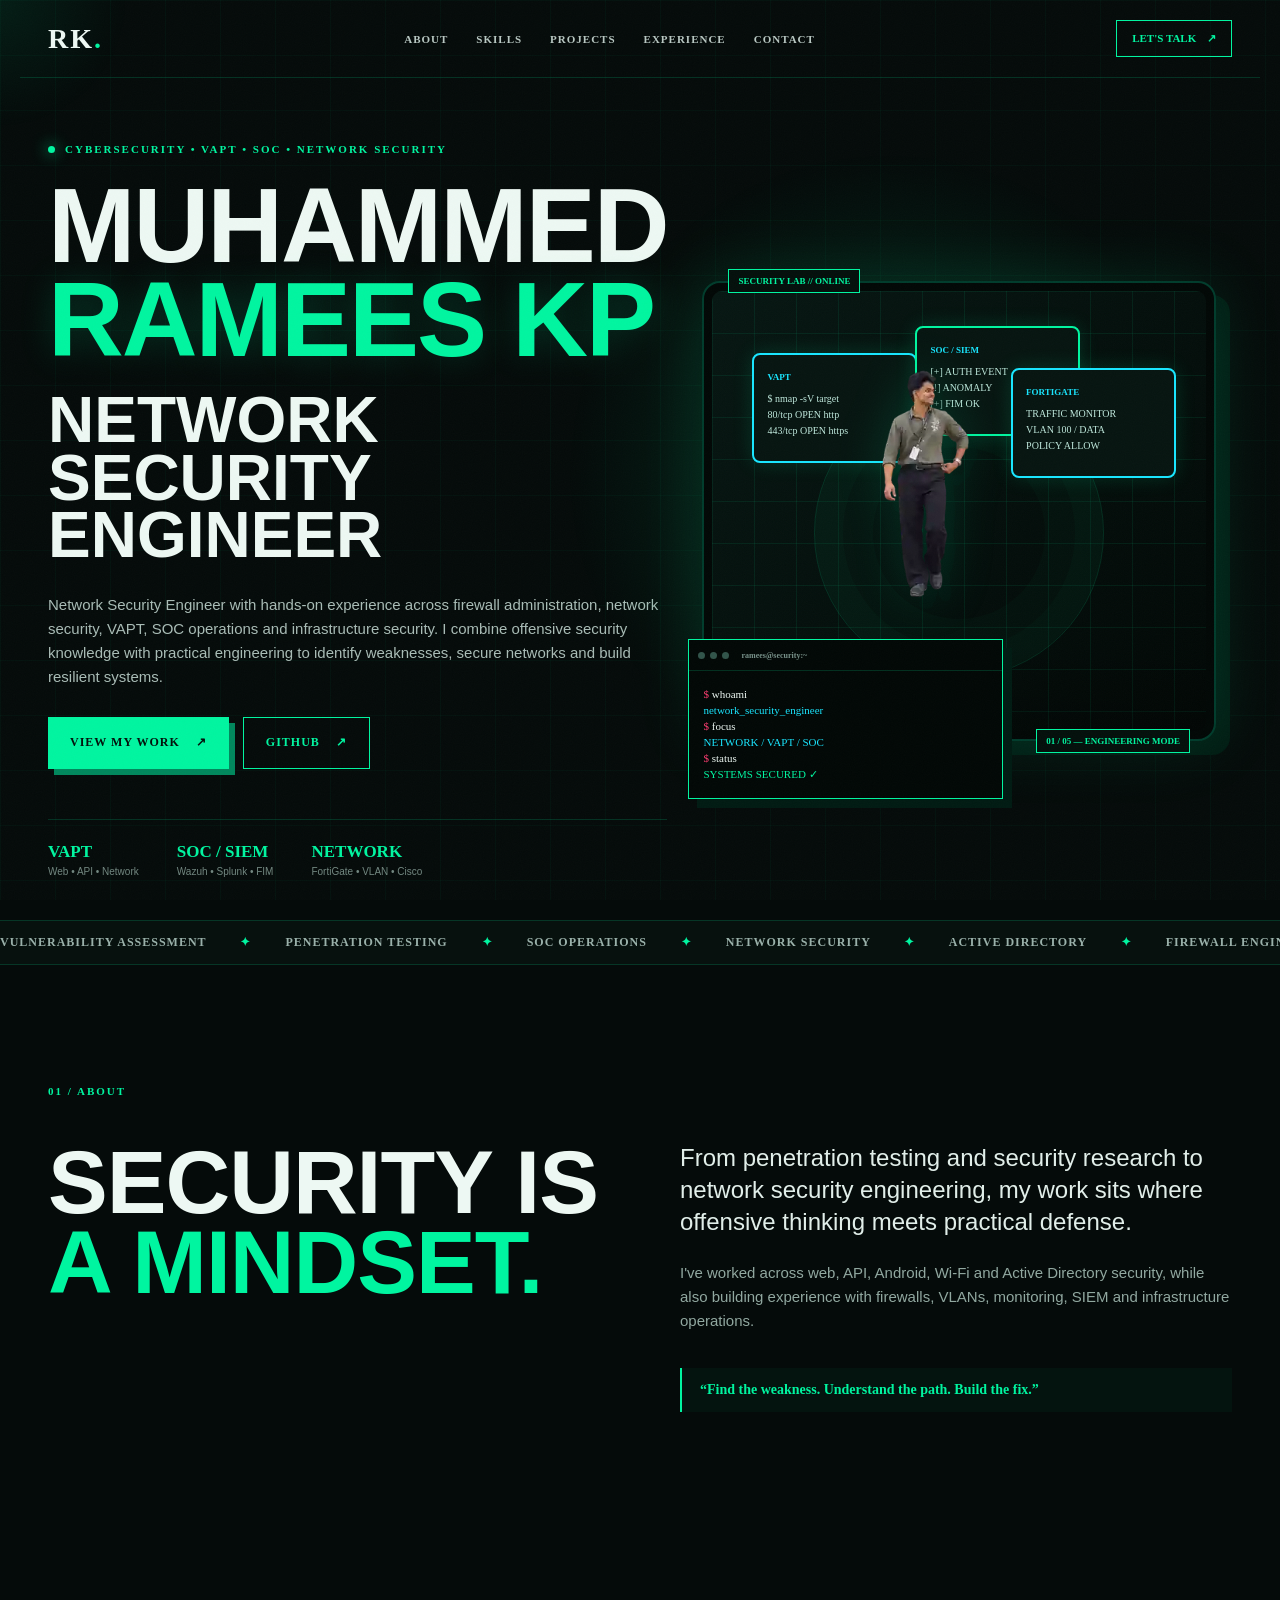
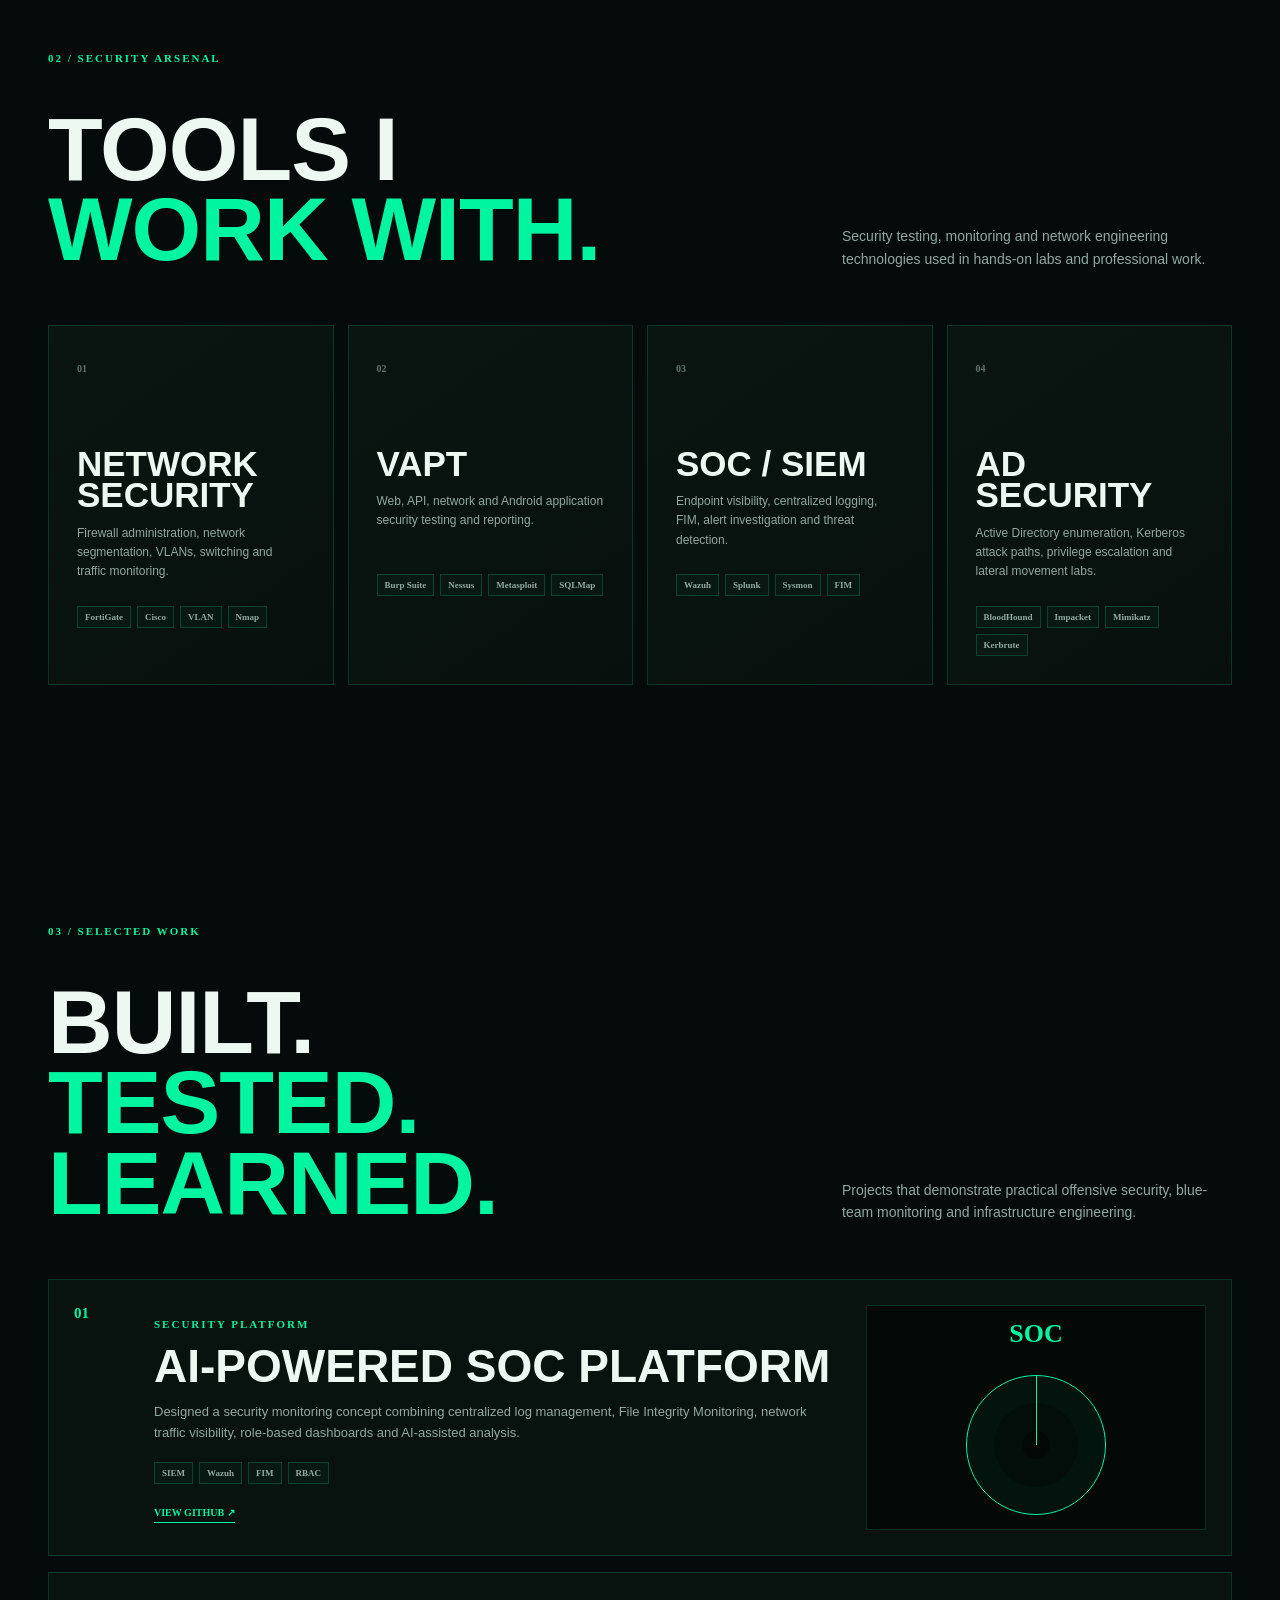
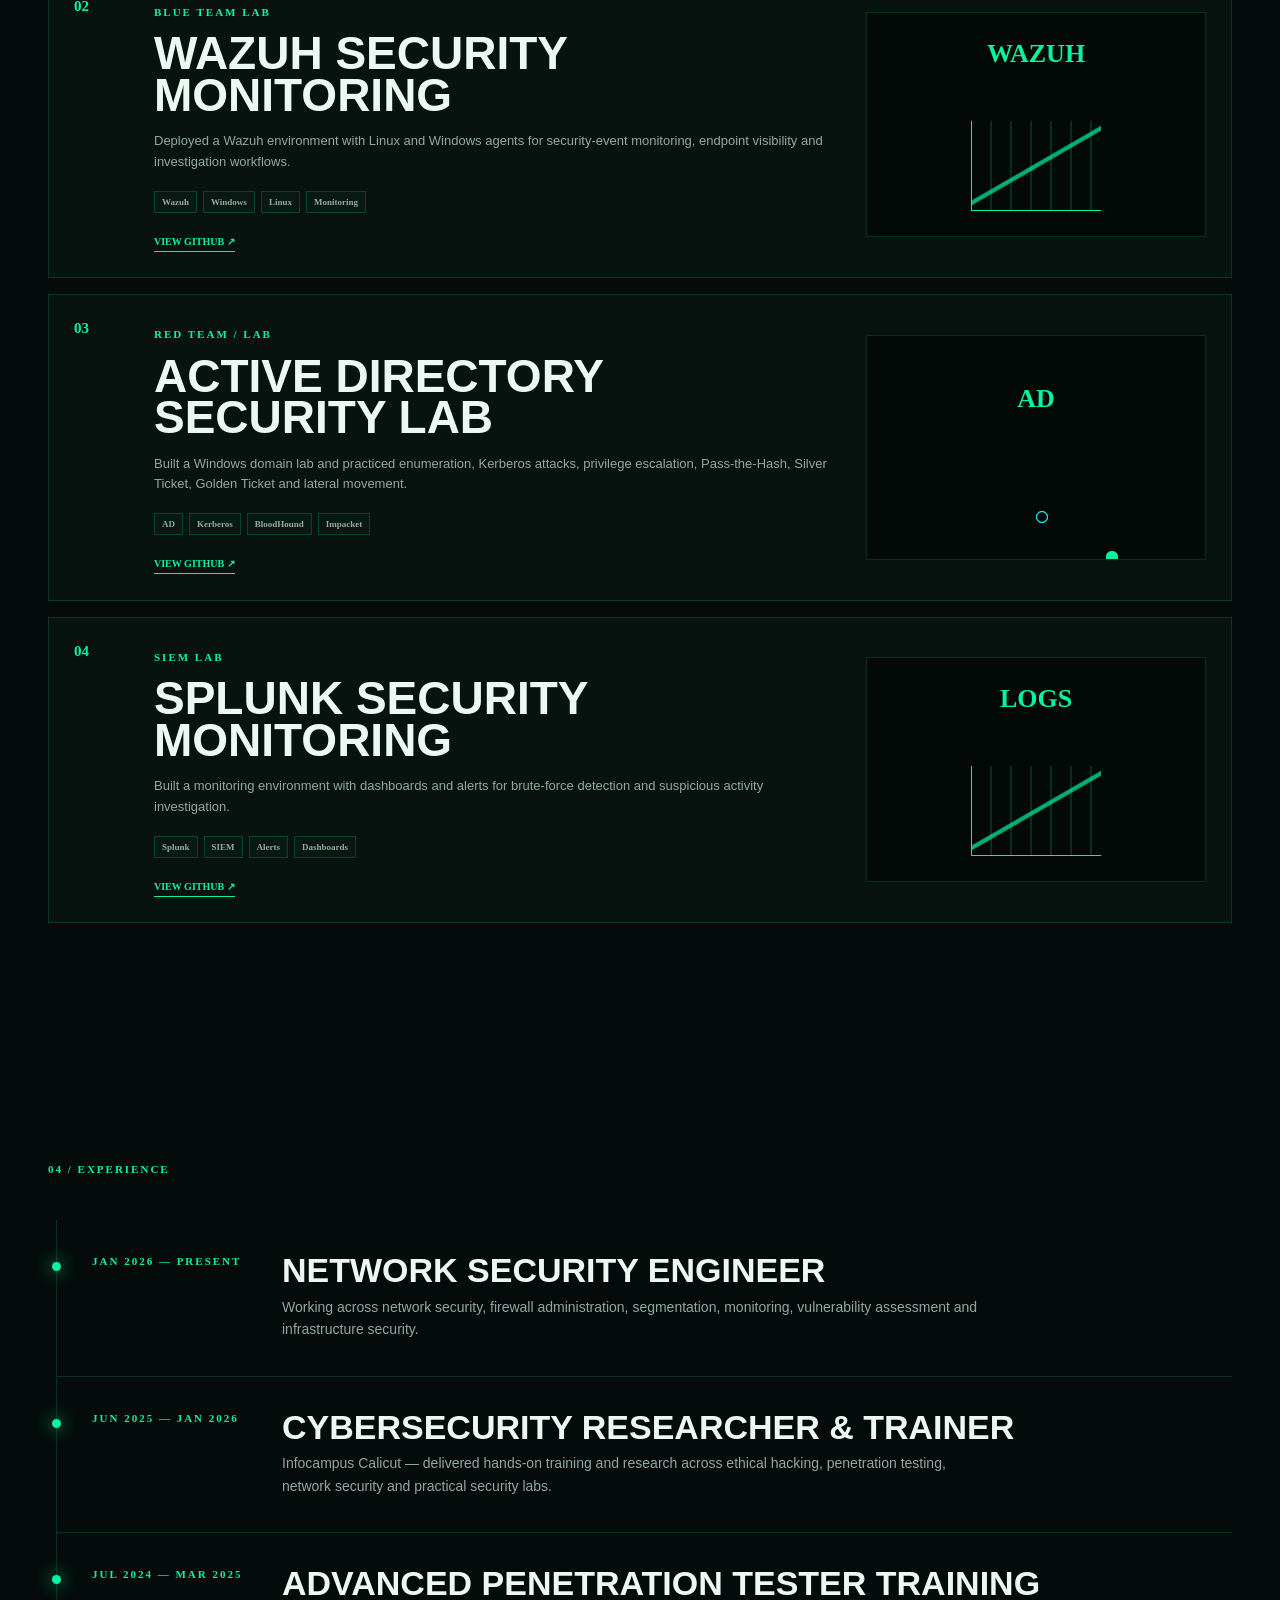
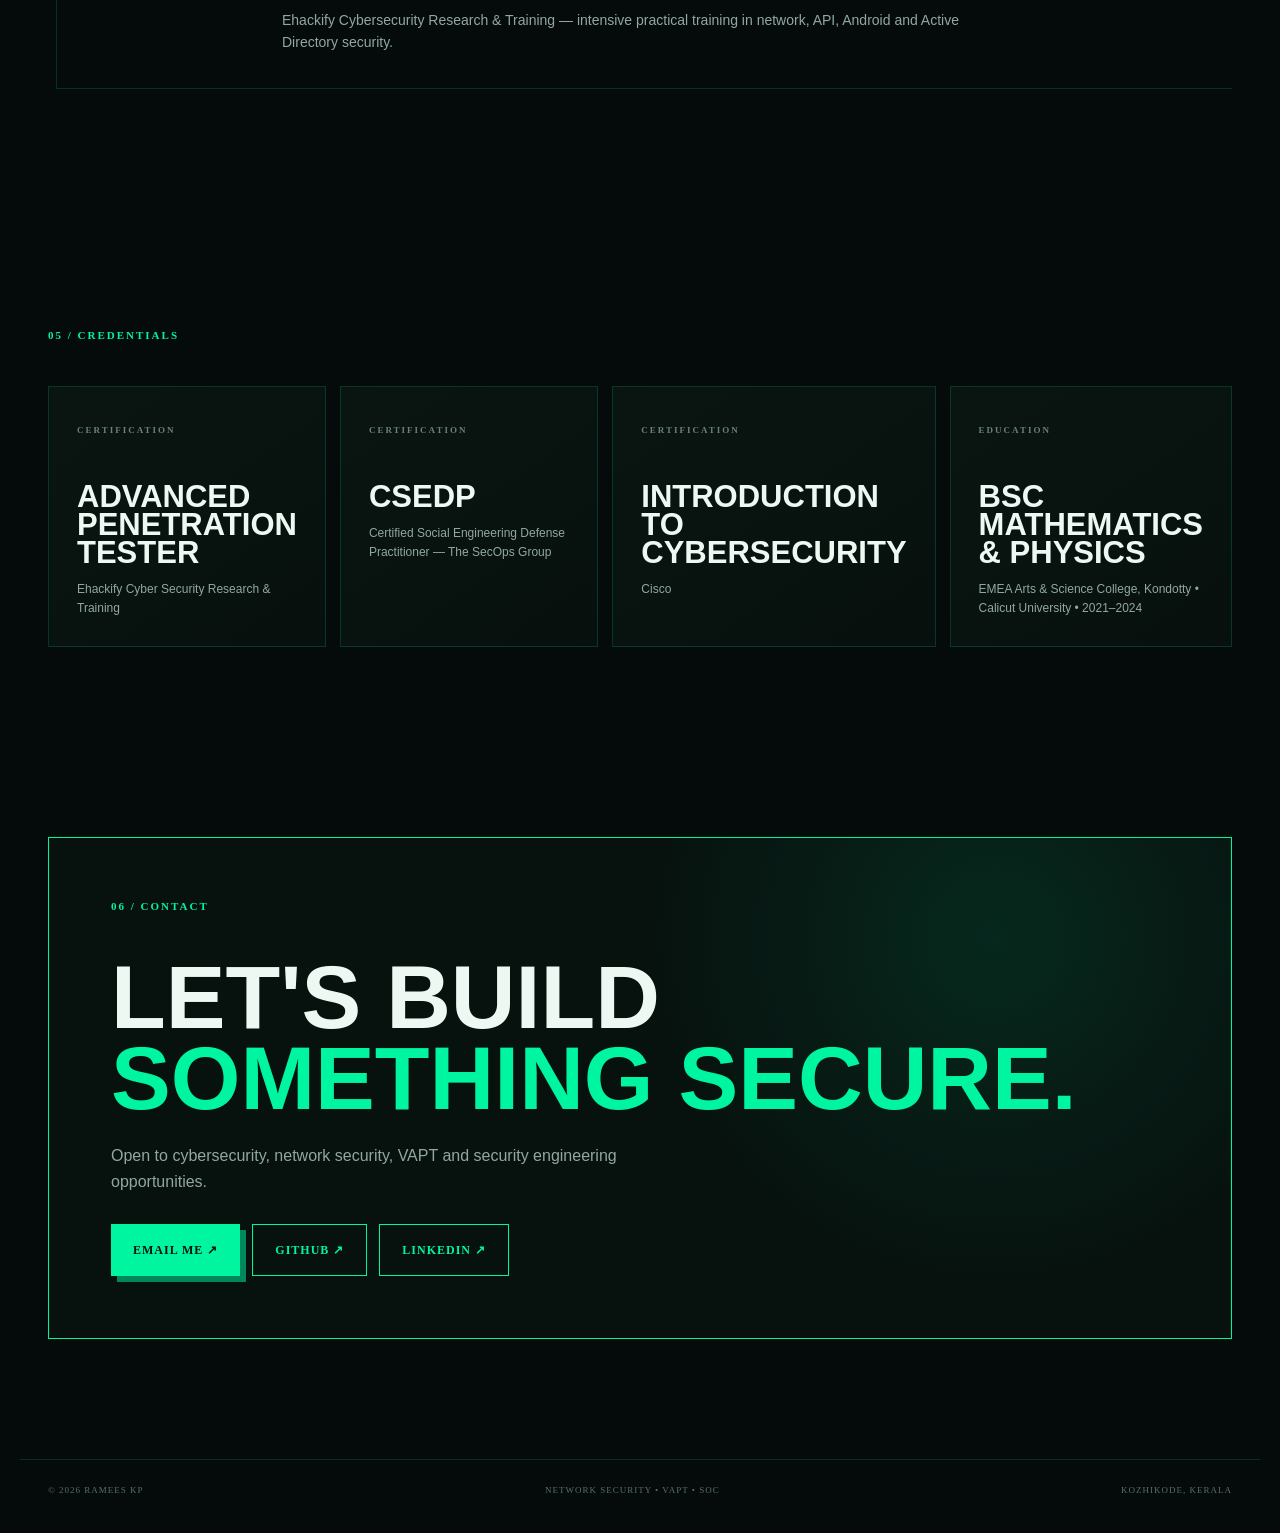
==== commit d376ab1a: "Place profile photo in hero section" ====
--- a/index.html
+++ b/index.html
@@ -54,7 +54,7 @@
         <div class="monitor monitor-a"><b>VAPT</b><span>$ nmap -sV target</span><span>80/tcp OPEN http</span><span>443/tcp OPEN https</span></div>
         <div class="monitor monitor-b"><b>SOC / SIEM</b><span>[+] AUTH EVENT</span><span>[!] ANOMALY</span><span>[+] FIM OK</span></div>
         <div class="monitor monitor-c"><b>FORTIGATE</b><span>TRAFFIC MONITOR</span><span>VLAN 100 / DATA</span><span>POLICY ALLOW</span></div>
-        <img class="hero-photo" src="assets/ramees-cutout.webp" alt="Muhammed Ramees KP">
+        <img class="hero-photo" src="assets/ramees-photo.svg" alt="Muhammed Ramees KP">
         <div class="glow-ring"></div>
       </div>
       <div class="art-label top">SECURITY LAB // ONLINE</div>
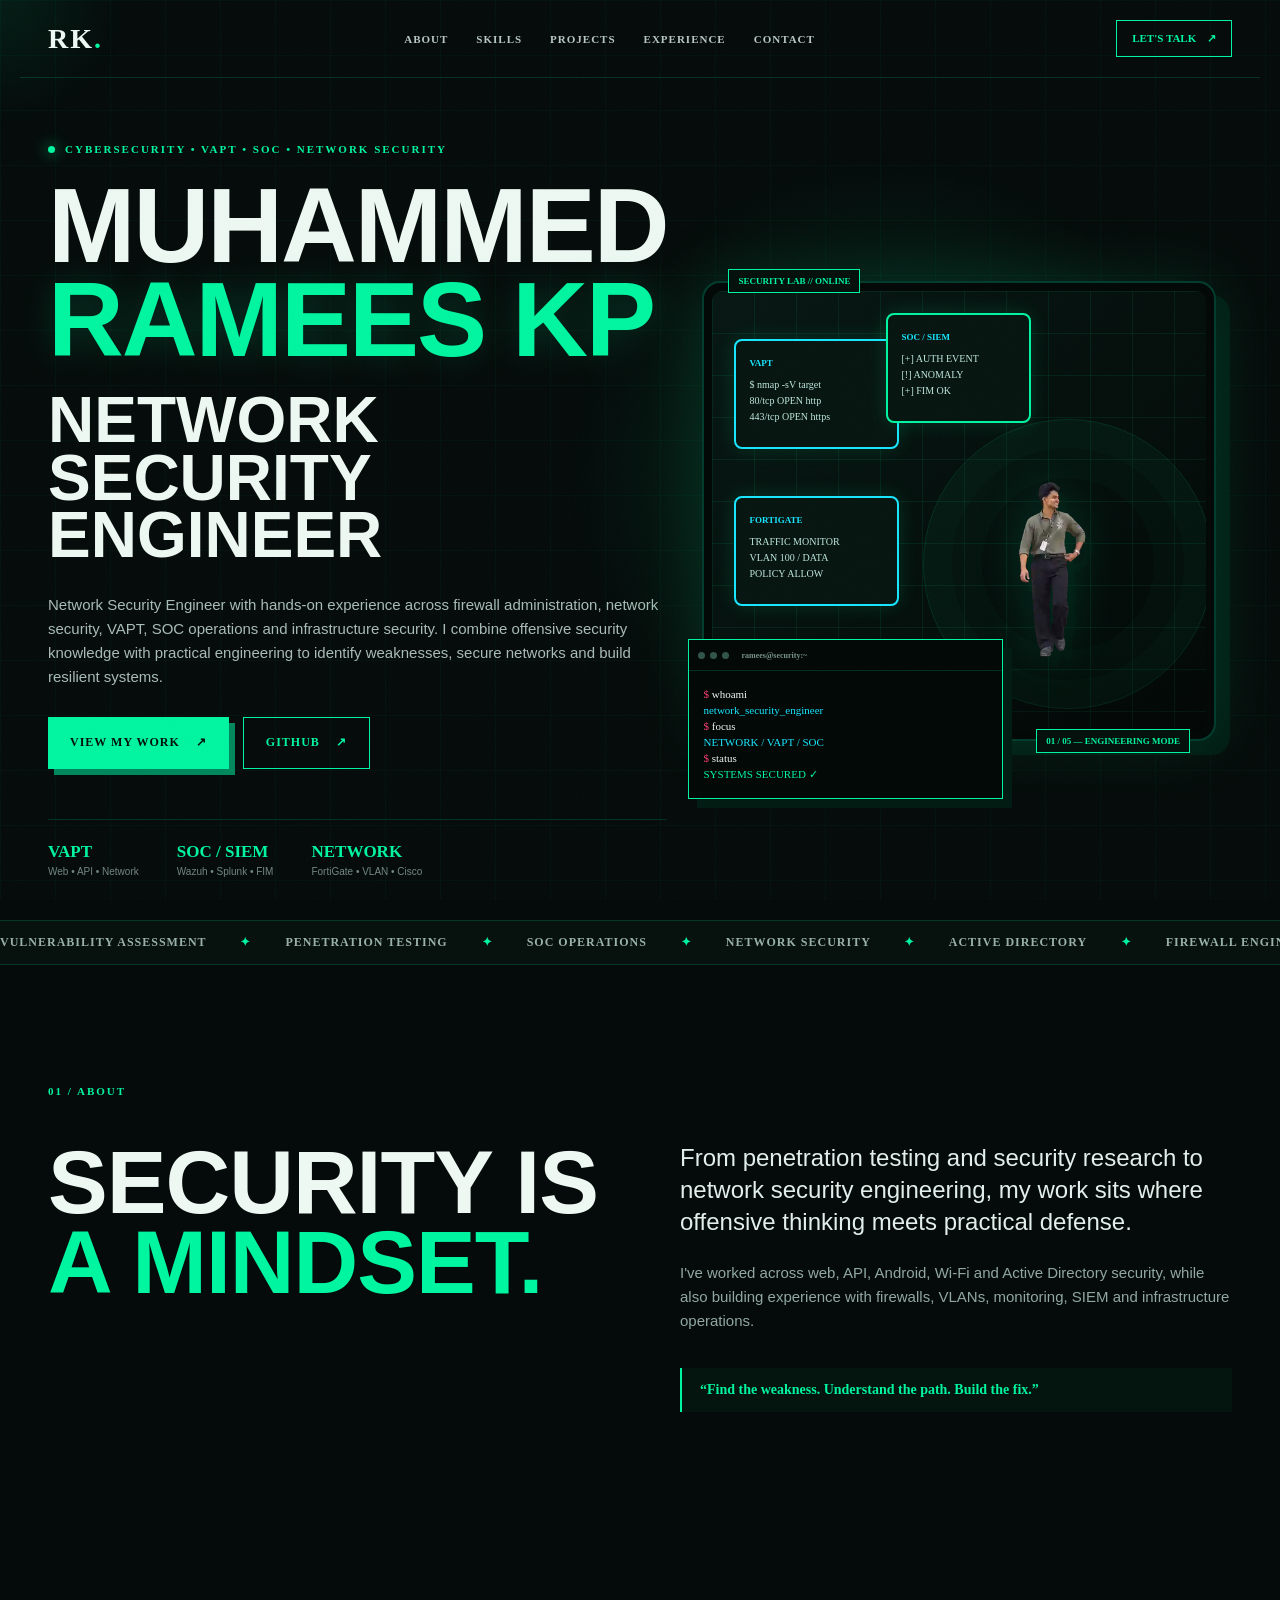
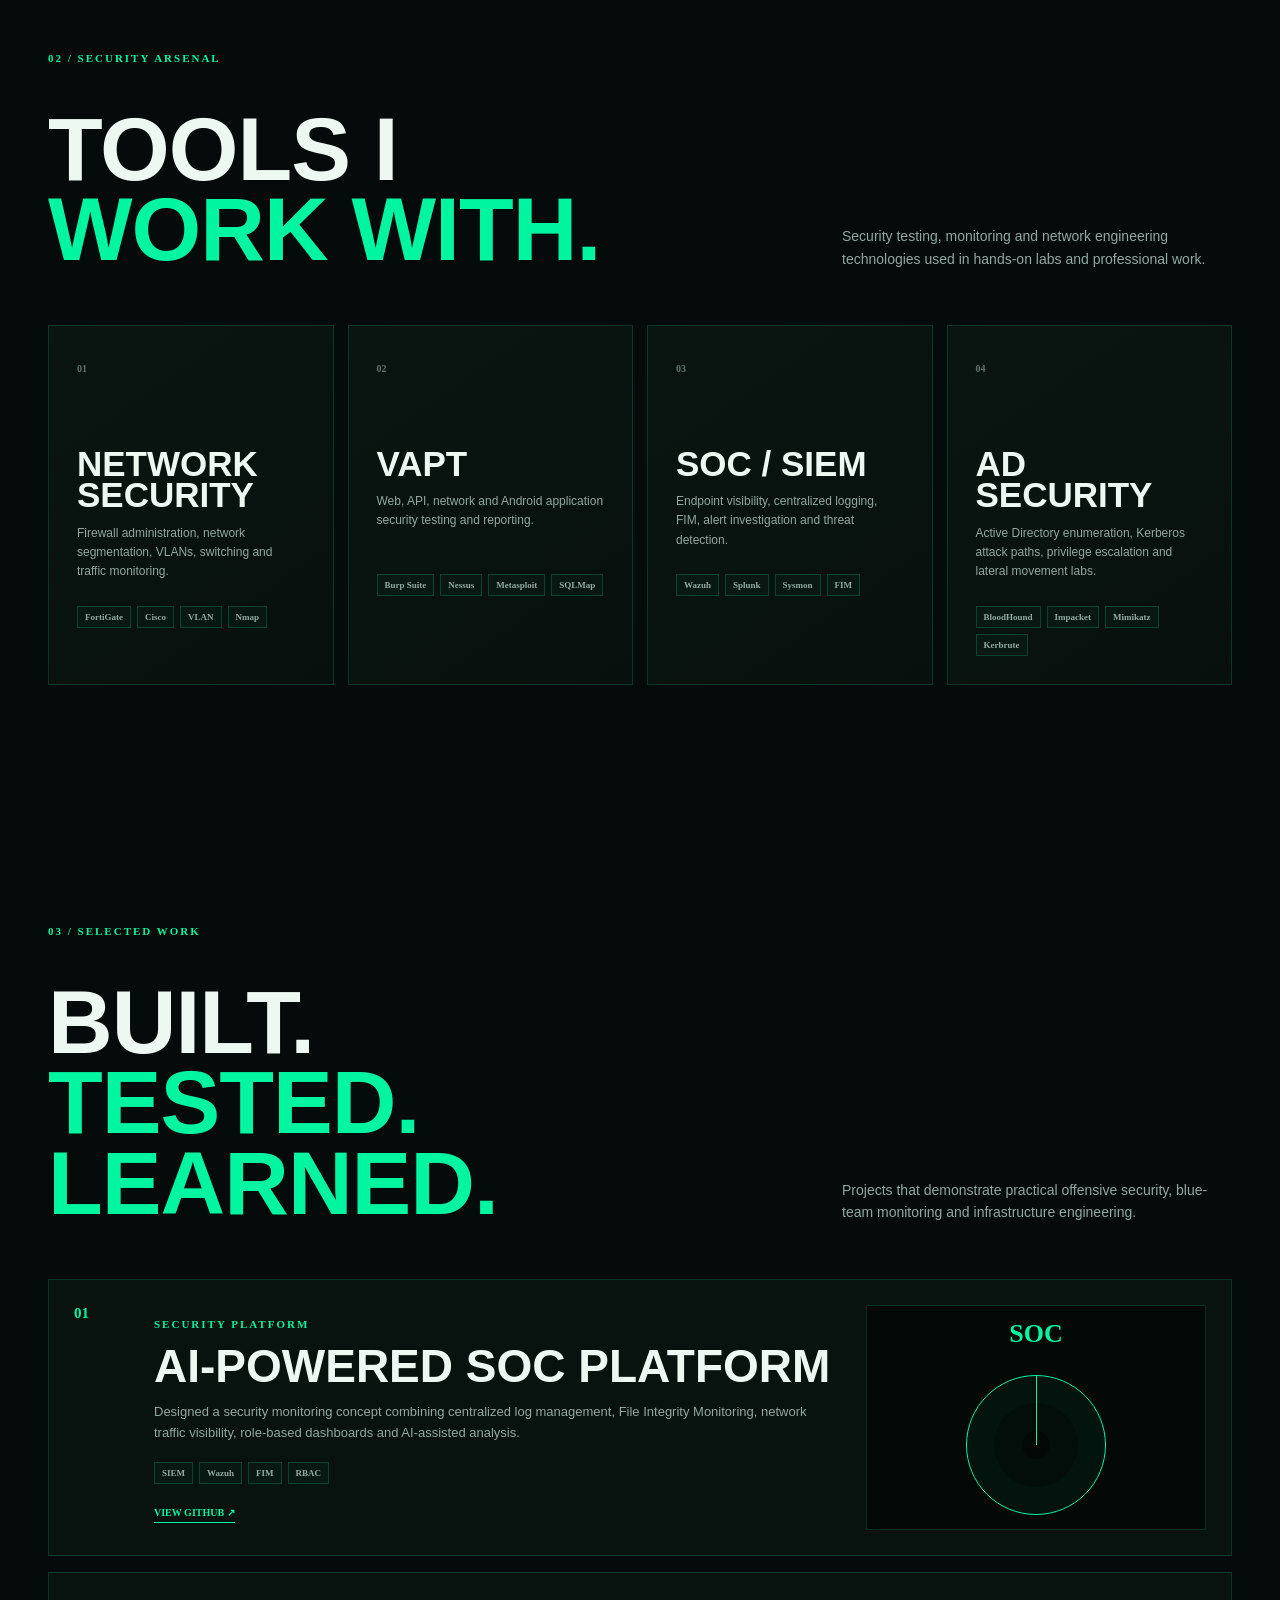
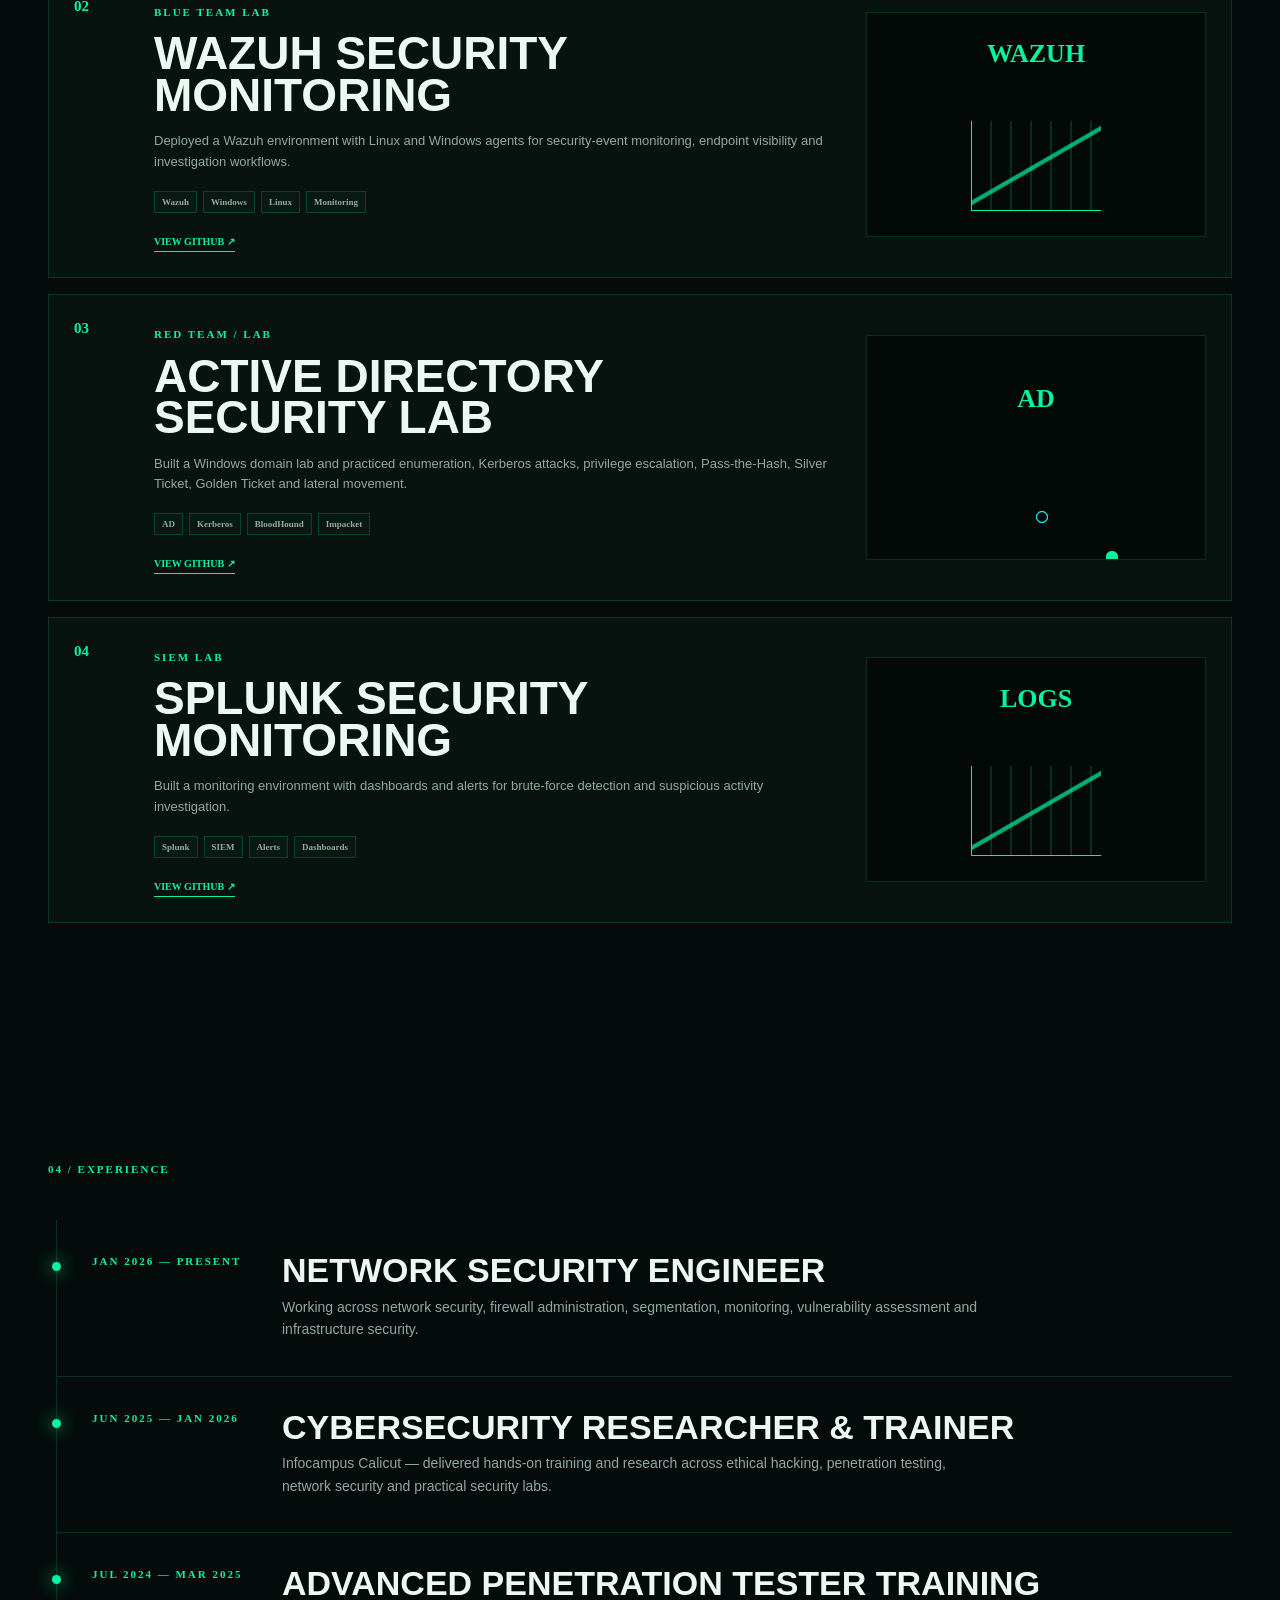
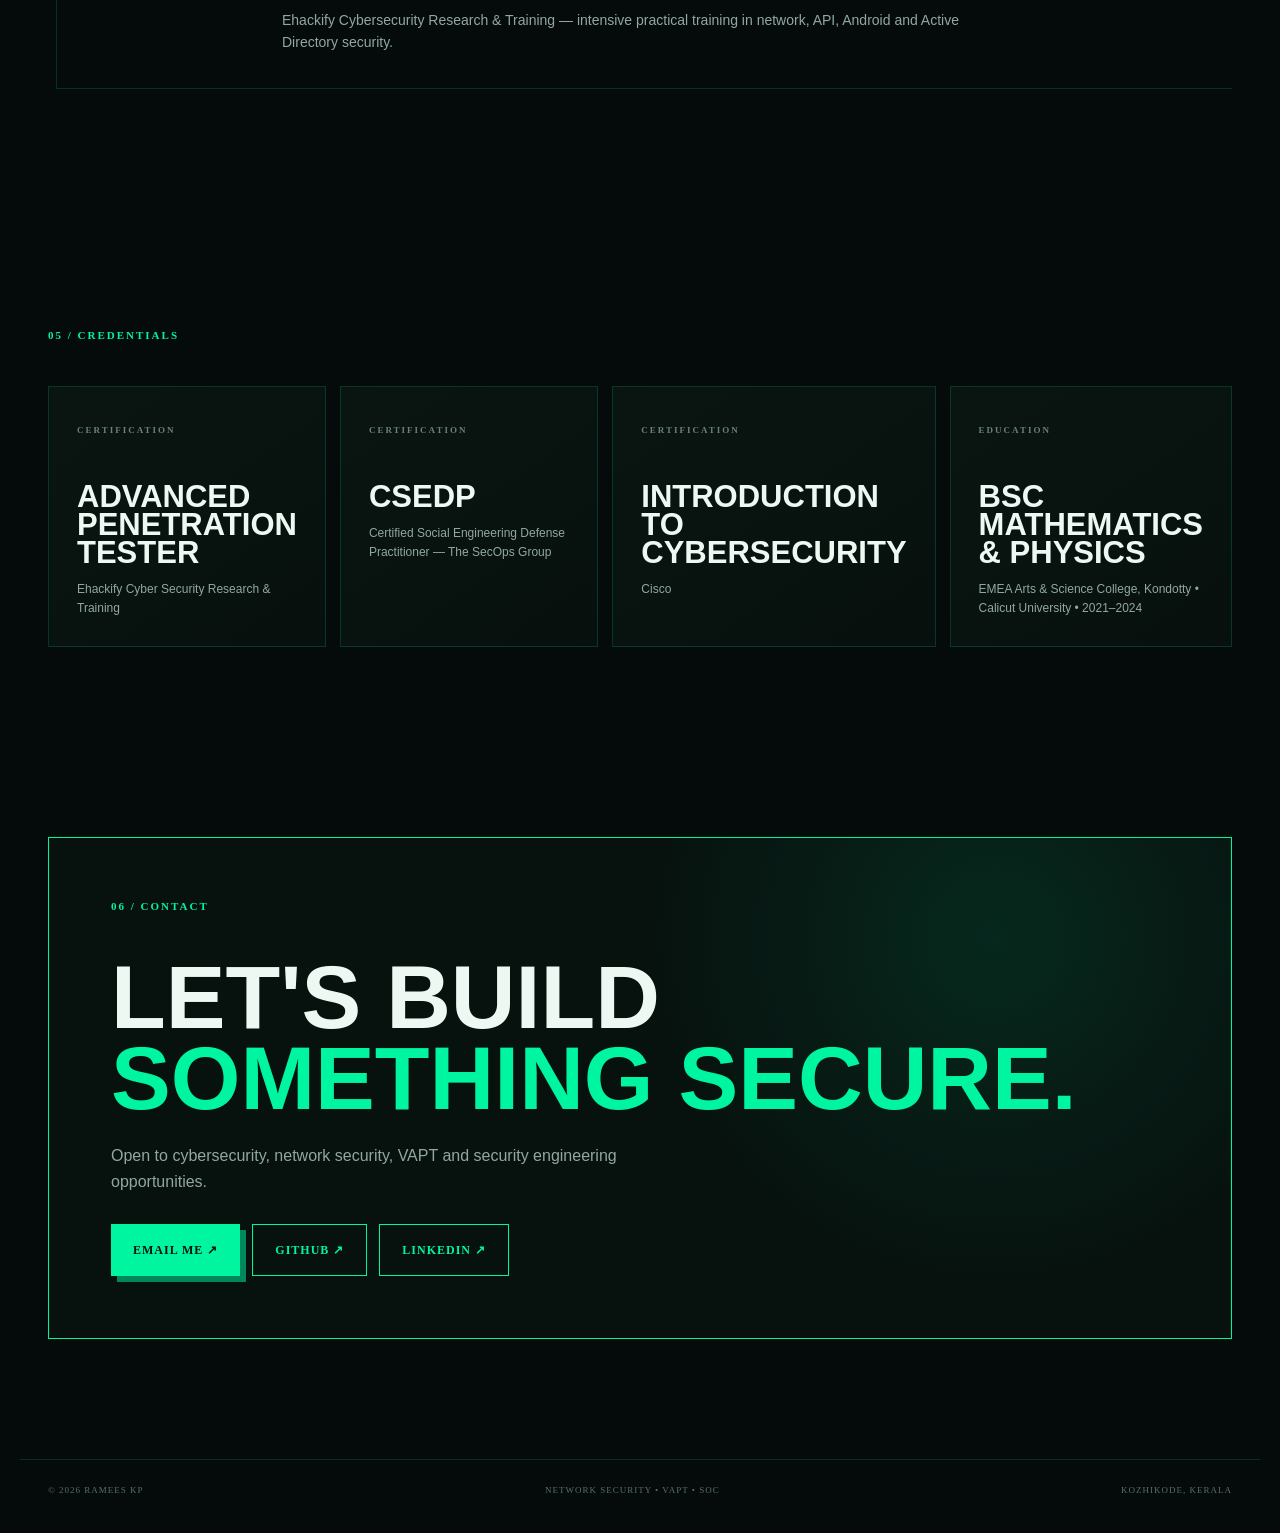
==== commit 60824ef2: "Add cyber frame around profile photo" ====
--- a/index.html
+++ b/index.html
@@ -54,6 +54,11 @@
         <div class="monitor monitor-a"><b>VAPT</b><span>$ nmap -sV target</span><span>80/tcp OPEN http</span><span>443/tcp OPEN https</span></div>
         <div class="monitor monitor-b"><b>SOC / SIEM</b><span>[+] AUTH EVENT</span><span>[!] ANOMALY</span><span>[+] FIM OK</span></div>
         <div class="monitor monitor-c"><b>FORTIGATE</b><span>TRAFFIC MONITOR</span><span>VLAN 100 / DATA</span><span>POLICY ALLOW</span></div>
+        <div class="hero-photo-frame" aria-hidden="true">
+          <span class="frame-corner frame-corner-tl"></span><span class="frame-corner frame-corner-tr"></span>
+          <span class="frame-corner frame-corner-bl"></span><span class="frame-corner frame-corner-br"></span>
+          <span class="frame-scan"></span>
+        </div>
         <img class="hero-photo" src="assets/ramees-photo.svg" alt="Muhammed Ramees KP">
         <div class="glow-ring"></div>
       </div>
--- a/style.css
+++ b/style.css
@@ -1 +1 @@
-:root{--bg:#050b0a;--panel:#08130f;--text:#edf8f3;--muted:#91a8a0;--green:#00f5a0;--cyan:#19e6ff;--pink:#ff3d71;--line:rgba(0,245,160,.16);--max:1240px}*{box-sizing:border-box;margin:0;padding:0}html{scroll-behavior:smooth}body{background:var(--bg);color:var(--text);font-family:Inter,Arial,sans-serif;line-height:1.6;overflow-x:hidden}a{color:inherit;text-decoration:none}.noise{position:fixed;inset:0;pointer-events:none;z-index:50;opacity:.03;background-image:url("data:image/svg+xml,%3Csvg xmlns='http://www.w3.org/2000/svg' width='180' height='180' viewBox='0 0 180 180'%3E%3Cfilter id='n'%3E%3CfeTurbulence type='fractalNoise' baseFrequency='.9' numOctaves='3' stitchTiles='stitch'/%3E%3C/filter%3E%3Crect width='100%25' height='100%25' filter='url(%23n)' opacity='.8'/%3E%3C/svg%3E")}body:before{content:"";position:fixed;inset:0;pointer-events:none;z-index:-3;background-image:linear-gradient(rgba(0,245,160,.035) 1px,transparent 1px),linear-gradient(90deg,rgba(0,245,160,.035) 1px,transparent 1px);background-size:55px 55px}.cursor-glow{position:fixed;z-index:-1;width:280px;height:280px;border-radius:50%;pointer-events:none;transform:translate(-50%,-50%);background:radial-gradient(circle,rgba(0,245,160,.08),transparent 65%)}.nav{height:78px;max-width:var(--max);margin:auto;padding:0 28px;border-bottom:1px solid var(--line);display:flex;align-items:center;justify-content:space-between;position:relative;z-index:20}.brand{font:900 28px/1 "Barlow Condensed";letter-spacing:2px}.brand span{color:var(--green)}.desktop-nav{display:flex;gap:28px;font:700 11px "Space Mono";letter-spacing:1px;color:#b9c8c3}.desktop-nav a:hover{color:var(--green)}.nav-cta{padding:11px 15px;border:1px solid var(--green);font:700 11px "Space Mono";color:var(--green)}.nav-cta span{margin-left:8px}.menu-btn{display:none;background:none;border:0;color:var(--green);font-size:25px}.hero{min-height:calc(100vh - 78px);max-width:var(--max);margin:auto;padding:65px 28px 40px;display:grid;grid-template-columns:1.03fr .97fr;gap:35px;align-items:center;position:relative}.hero-grid{position:absolute;inset:0;pointer-events:none;background:radial-gradient(circle at 70% 47%,rgba(0,245,160,.15),transparent 33%)}.eyebrow,.section-kicker,.project-type,.time,.credential-card span{font:700 11px "Space Mono";letter-spacing:2px;color:var(--green)}.eyebrow{display:flex;align-items:center;gap:10px;margin-bottom:24px}.pulse{width:7px;height:7px;border-radius:50%;background:var(--green);box-shadow:0 0 15px var(--green);animation:pulse 1.5s infinite}@keyframes pulse{50%{opacity:.35;transform:scale(.7)}}h1,h2,h3{font-family:"Barlow Condensed",Impact,sans-serif;line-height:.9}h1{font-size:clamp(64px,8.2vw,112px);font-weight:900;letter-spacing:-2px}h1 span{color:var(--green);text-shadow:0 0 35px rgba(0,245,160,.18)}.hero h2{margin-top:24px;font-size:clamp(40px,5vw,66px)}.hero-text{max-width:650px;color:#a9bcb6;font-size:15px;margin:28px 0}.hero-actions{display:flex;gap:14px;flex-wrap:wrap}.btn{display:inline-flex;align-items:center;justify-content:center;gap:16px;min-height:52px;padding:0 22px;font:800 12px "Space Mono";letter-spacing:1px;transition:.25s}.btn-primary{background:var(--green);color:#03110b;box-shadow:6px 6px 0 #00885d}.btn-primary:hover{transform:translate(3px,3px);box-shadow:2px 2px 0 #00885d}.btn-ghost{border:1px solid var(--green);color:var(--green)}.btn-ghost:hover{background:rgba(0,245,160,.08)}.hero-stats{display:flex;gap:38px;margin-top:50px;padding-top:22px;border-top:1px solid var(--line);flex-wrap:wrap}.hero-stats div{display:grid;gap:2px}.hero-stats strong{font:800 17px "Barlow Condensed";color:var(--green)}.hero-stats span{font-size:10px;color:#728780}.hero-art{min-height:560px;display:flex;align-items:center;justify-content:center;position:relative}.art-frame{width:min(100%,570px);border:2px solid #003c2c;border-radius:18px;padding:8px;background:#020806;box-shadow:0 0 70px rgba(0,245,160,.12),14px 14px 0 #001a12;position:relative}.cyber-visual{height:440px;border-radius:10px;overflow:hidden;position:relative;background:linear-gradient(135deg,#071713,#020806)}.visual-grid{position:absolute;inset:0;background-image:linear-gradient(rgba(0,245,160,.08) 1px,transparent 1px),linear-gradient(90deg,rgba(0,245,160,.08) 1px,transparent 1px);background-size:42px 42px}.monitor{position:absolute;width:165px;min-height:110px;padding:15px 13px;background:#071511;border:2px solid var(--green);border-radius:8px;box-shadow:0 0 20px rgba(0,245,160,.15);font:10px/1.6 "Space Mono";z-index:2}.monitor b{display:block;font-size:9px;color:var(--cyan);margin-bottom:6px}.monitor span{display:block;color:#bfe8dc}.monitor-a{top:62px;left:40px;border-color:var(--cyan)}.monitor-b{top:35px;left:203px}.monitor-c{top:77px;right:30px;border-color:var(--cyan)}.operator{position:absolute;left:50%;bottom:68px;transform:translateX(-50%);width:150px;height:190px}.head{position:absolute;top:0;left:50%;width:62px;height:62px;transform:translateX(-50%);border-radius:50%;border:3px solid var(--green);background:#0c211a}.body{position:absolute;top:55px;left:29px;width:92px;height:100px;border:3px solid var(--cyan);border-radius:46px 46px 12px 12px;clip-path:polygon(22% 0,78% 0,100% 100%,0 100%)}.desk{position:absolute;bottom:8px;left:-80px;width:310px;height:9px;background:var(--green);box-shadow:0 0 18px rgba(0,245,160,.35)}.glow-ring{position:absolute;left:50%;top:55%;width:290px;height:290px;transform:translate(-50%,-50%);border:1px solid rgba(0,245,160,.14);border-radius:50%;box-shadow:inset 0 0 0 28px rgba(0,245,160,.02),inset 0 0 0 58px rgba(0,245,160,.02)}.art-label{position:absolute;background:#04100c;border:1px solid var(--green);color:var(--green);font:700 9px "Space Mono";padding:6px 9px;z-index:5}.art-label.top{top:-14px;left:24px}.art-label.bottom{bottom:-14px;right:24px}.terminal{position:absolute;bottom:-8px;left:-14px;width:315px;background:#020806;border:1px solid var(--green);box-shadow:9px 9px 0 #001b13;font:11px "Space Mono";z-index:8}.terminal-top{height:31px;border-bottom:1px solid var(--line);display:flex;align-items:center;padding:0 9px;gap:5px}.terminal-top span{width:7px;height:7px;border-radius:50%;background:#31544a}.terminal-top b{font-size:8px;margin-left:7px;color:#78928a}.terminal-body{padding:13px 14px}.terminal-body p{margin:4px 0}.terminal-body i{color:var(--pink);font-style:normal}.cyan{color:var(--cyan)}.green{color:var(--green)}.marquee{overflow:hidden;white-space:nowrap;border-top:1px solid var(--line);border-bottom:1px solid var(--line);background:#07110e;padding:14px 0;color:#9ab1aa;font:700 12px "Space Mono";letter-spacing:1px}.marquee div{display:inline-block;animation:marquee 30s linear infinite}.marquee span{color:var(--green);margin:0 30px}@keyframes marquee{to{transform:translateX(-50%)}}.section{max-width:var(--max);margin:auto;padding:120px 28px}.section-kicker{margin-bottom:45px}.about-grid{display:grid;grid-template-columns:1fr 1fr;gap:80px}.section-title{font-size:clamp(58px,7vw,96px);font-weight:900;letter-spacing:-1px}.section-title span{color:var(--green)}.about-copy{max-width:620px}.lead{font-size:24px;color:#e1eee9;line-height:1.35;margin-bottom:22px}.about-copy>p:not(.lead){font-size:15px;color:var(--muted)}.quote{margin-top:35px;border-left:2px solid var(--green);padding:14px 18px;background:rgba(0,245,160,.04);font:700 14px "Space Mono";color:var(--green)}.section-heading{display:flex;align-items:end;justify-content:space-between;gap:40px;margin-bottom:55px}.section-heading p{max-width:390px;font-size:14px;color:var(--muted)}.skill-grid{display:grid;grid-template-columns:repeat(4,1fr);gap:14px}.skill-card,.credential-card{background:linear-gradient(145deg,#0a1511,#07100d);border:1px solid var(--line);transition:.3s}.skill-card{padding:28px;min-height:330px;position:relative}.skill-card:hover,.credential-card:hover{transform:translateY(-6px);border-color:rgba(0,245,160,.5);box-shadow:0 18px 50px rgba(0,245,160,.08)}.skill-card>b{font:700 10px "Space Mono";color:#5e746c}.skill-card h3{font-size:35px;margin:68px 0 13px}.skill-card p{font-size:12px;color:var(--muted);min-height:64px}.tags{display:flex;flex-wrap:wrap;gap:6px;margin-top:18px}.tags span{font:700 9px "Space Mono";border:1px solid rgba(0,245,160,.2);padding:5px 7px;color:#92aaa2;background:rgba(0,245,160,.025)}.project-list{display:grid;gap:16px}.project-card{display:grid;grid-template-columns:55px 1fr 340px;gap:25px;align-items:center;padding:25px;border:1px solid var(--line);background:#08120f;transition:.3s}.project-card:hover{border-color:rgba(0,245,160,.45);transform:translateX(5px)}.project-number{font:800 15px "Space Mono";color:var(--green);align-self:start}.project-content h3{font-size:46px;margin:10px 0 15px}.project-content p{font-size:13px;color:var(--muted);max-width:690px}.project-link{display:inline-block;margin-top:23px;padding-bottom:4px;border-bottom:1px solid var(--green);font:700 10px "Space Mono";color:var(--green)}.project-visual{height:225px;position:relative;display:grid;place-items:center;overflow:hidden;border:1px solid var(--line);background:#030907;color:var(--green);font:800 26px "Space Mono"}.radar{width:140px;height:140px;border:1px solid var(--green);border-radius:50%;box-shadow:inset 0 0 0 27px rgba(0,245,160,.02),inset 0 0 0 55px rgba(0,245,160,.02);position:relative}.radar:after{content:"";position:absolute;left:50%;top:0;width:1px;height:50%;background:var(--green);transform-origin:bottom;animation:spin 3s linear infinite}@keyframes spin{to{transform:rotate(360deg)}}.visual-ad .nodes:before,.visual-ad .nodes:after{content:"";position:absolute;width:10px;height:10px;border:1px solid var(--cyan);border-radius:50%;box-shadow:70px 40px 0 var(--green),-60px 55px 0 var(--pink)}.bars{width:130px;height:90px;border-bottom:1px solid var(--green);border-left:1px solid var(--green);background:repeating-linear-gradient(90deg,transparent 0 18px,rgba(0,245,160,.16) 18px 20px),linear-gradient(150deg,transparent 48%,rgba(0,245,160,.7) 49% 51%,transparent 52%)}.timeline{border-left:1px solid var(--line);margin-left:8px}.timeline-item{display:grid;grid-template-columns:155px 1fr;gap:35px;padding:35px 0 35px 35px;border-bottom:1px solid var(--line);position:relative}.timeline-item:before{content:"";position:absolute;left:-5px;top:42px;width:9px;height:9px;border-radius:50%;background:var(--green);box-shadow:0 0 18px var(--green)}.timeline-item h3{font-size:34px;margin-bottom:10px}.timeline-item p{font-size:14px;color:var(--muted);max-width:700px}.credential-grid{display:grid;grid-template-columns:repeat(4,1fr);gap:14px}.credential-card{padding:28px;min-height:220px}.credential-card span{color:#6b8179;font-size:9px}.credential-card h3{font-size:31px;margin:42px 0 13px}.credential-card p{font-size:12px;color:var(--muted)}.contact{padding-top:70px}.contact-box{padding:62px;border:1px solid var(--green);background:radial-gradient(circle at 80% 20%,rgba(0,245,160,.1),transparent 35%),#07110e;position:relative;overflow:hidden}.contact-box h2{font-size:clamp(58px,7vw,100px);margin:25px 0}.contact-box h2 span{color:var(--green)}.contact-box>p{max-width:590px;color:var(--muted)}.contact-actions{display:flex;gap:12px;margin-top:30px;flex-wrap:wrap}footer{max-width:var(--max);margin:auto;padding:25px 28px 38px;border-top:1px solid var(--line);display:flex;justify-content:space-between;color:#587067;font:9px "Space Mono";letter-spacing:1px}@media(max-width:1050px){.desktop-nav,.nav-cta{display:none}.menu-btn{display:block}.hero{grid-template-columns:1fr}.hero-art{min-height:520px}.skill-grid,.credential-grid{grid-template-columns:1fr 1fr}.project-card{grid-template-columns:45px 1fr}.project-visual{display:none}.section-heading{align-items:flex-start;flex-direction:column}.about-grid{gap:45px}}@media(max-width:680px){.nav{padding:0 18px}.hero,.section{padding-left:18px;padding-right:18px}.hero{padding-top:44px}.hero-art{min-height:430px}.terminal{width:250px;left:0}.cyber-visual{height:360px}.monitor{transform:scale(.78);transform-origin:center}.monitor-a{left:0}.monitor-b{left:95px}.monitor-c{right:0}.hero-stats{gap:16px}.about-grid{grid-template-columns:1fr}.skill-grid,.credential-grid{grid-template-columns:1fr}.project-content h3{font-size:40px}.timeline-item{grid-template-columns:1fr;gap:10px;padding-left:25px}.contact-box{padding:35px 24px}footer{flex-direction:column;gap:10px}}.hero-photo{position:absolute;left:50%;bottom:38px;transform:translateX(-50%);width:285px;max-height:395px;object-fit:contain;object-position:center bottom;z-index:4;filter:drop-shadow(0 0 24px rgba(0,245,160,.16)) drop-shadow(9px 12px 0 rgba(0,27,19,.35))}.hero-art .cyber-visual:after{content:"";position:absolute;inset:auto 0 0;height:90px;background:linear-gradient(transparent,rgba(0,0,0,.22));z-index:3;pointer-events:none}@media(max-width:680px){.hero-photo{width:220px;max-height:330px;bottom:34px}}+:root{--bg:#050b0a;--panel:#08130f;--text:#edf8f3;--muted:#91a8a0;--green:#00f5a0;--cyan:#19e6ff;--pink:#ff3d71;--line:rgba(0,245,160,.16);--max:1240px}*{box-sizing:border-box;margin:0;padding:0}html{scroll-behavior:smooth}body{background:var(--bg);color:var(--text);font-family:Inter,Arial,sans-serif;line-height:1.6;overflow-x:hidden}a{color:inherit;text-decoration:none}.noise{position:fixed;inset:0;pointer-events:none;z-index:50;opacity:.03;background-image:url("data:image/svg+xml,%3Csvg xmlns='http://www.w3.org/2000/svg' width='180' height='180' viewBox='0 0 180 180'%3E%3Cfilter id='n'%3E%3CfeTurbulence type='fractalNoise' baseFrequency='.9' numOctaves='3' stitchTiles='stitch'/%3E%3C/filter%3E%3Crect width='100%25' height='100%25' filter='url(%23n)' opacity='.8'/%3E%3C/svg%3E")}body:before{content:"";position:fixed;inset:0;pointer-events:none;z-index:-3;background-image:linear-gradient(rgba(0,245,160,.035) 1px,transparent 1px),linear-gradient(90deg,rgba(0,245,160,.035) 1px,transparent 1px);background-size:55px 55px}.cursor-glow{position:fixed;z-index:-1;width:280px;height:280px;border-radius:50%;pointer-events:none;transform:translate(-50%,-50%);background:radial-gradient(circle,rgba(0,245,160,.08),transparent 65%)}.nav{height:78px;max-width:var(--max);margin:auto;padding:0 28px;border-bottom:1px solid var(--line);display:flex;align-items:center;justify-content:space-between;position:relative;z-index:20}.brand{font:900 28px/1 "Barlow Condensed";letter-spacing:2px}.brand span{color:var(--green)}.desktop-nav{display:flex;gap:28px;font:700 11px "Space Mono";letter-spacing:1px;color:#b9c8c3}.desktop-nav a:hover{color:var(--green)}.nav-cta{padding:11px 15px;border:1px solid var(--green);font:700 11px "Space Mono";color:var(--green)}.nav-cta span{margin-left:8px}.menu-btn{display:none;background:none;border:0;color:var(--green);font-size:25px}.hero{min-height:calc(100vh - 78px);max-width:var(--max);margin:auto;padding:65px 28px 40px;display:grid;grid-template-columns:1.03fr .97fr;gap:35px;align-items:center;position:relative}.hero-grid{position:absolute;inset:0;pointer-events:none;background:radial-gradient(circle at 70% 47%,rgba(0,245,160,.15),transparent 33%)}.eyebrow,.section-kicker,.project-type,.time,.credential-card span{font:700 11px "Space Mono";letter-spacing:2px;color:var(--green)}.eyebrow{display:flex;align-items:center;gap:10px;margin-bottom:24px}.pulse{width:7px;height:7px;border-radius:50%;background:var(--green);box-shadow:0 0 15px var(--green);animation:pulse 1.5s infinite}@keyframes pulse{50%{opacity:.35;transform:scale(.7)}}h1,h2,h3{font-family:"Barlow Condensed",Impact,sans-serif;line-height:.9}h1{font-size:clamp(64px,8.2vw,112px);font-weight:900;letter-spacing:-2px}h1 span{color:var(--green);text-shadow:0 0 35px rgba(0,245,160,.18)}.hero h2{margin-top:24px;font-size:clamp(40px,5vw,66px)}.hero-text{max-width:650px;color:#a9bcb6;font-size:15px;margin:28px 0}.hero-actions{display:flex;gap:14px;flex-wrap:wrap}.btn{display:inline-flex;align-items:center;justify-content:center;gap:16px;min-height:52px;padding:0 22px;font:800 12px "Space Mono";letter-spacing:1px;transition:.25s}.btn-primary{background:var(--green);color:#03110b;box-shadow:6px 6px 0 #00885d}.btn-primary:hover{transform:translate(3px,3px);box-shadow:2px 2px 0 #00885d}.btn-ghost{border:1px solid var(--green);color:var(--green)}.btn-ghost:hover{background:rgba(0,245,160,.08)}.hero-stats{display:flex;gap:38px;margin-top:50px;padding-top:22px;border-top:1px solid var(--line);flex-wrap:wrap}.hero-stats div{display:grid;gap:2px}.hero-stats strong{font:800 17px "Barlow Condensed";color:var(--green)}.hero-stats span{font-size:10px;color:#728780}.hero-art{min-height:560px;display:flex;align-items:center;justify-content:center;position:relative}.art-frame{width:min(100%,570px);border:2px solid #003c2c;border-radius:18px;padding:8px;background:#020806;box-shadow:0 0 70px rgba(0,245,160,.12),14px 14px 0 #001a12;position:relative}.cyber-visual{height:440px;border-radius:10px;overflow:hidden;position:relative;background:linear-gradient(135deg,#071713,#020806)}.visual-grid{position:absolute;inset:0;background-image:linear-gradient(rgba(0,245,160,.08) 1px,transparent 1px),linear-gradient(90deg,rgba(0,245,160,.08) 1px,transparent 1px);background-size:42px 42px}.monitor{position:absolute;width:165px;min-height:110px;padding:15px 13px;background:#071511;border:2px solid var(--green);border-radius:8px;box-shadow:0 0 20px rgba(0,245,160,.15);font:10px/1.6 "Space Mono";z-index:2}.monitor b{display:block;font-size:9px;color:var(--cyan);margin-bottom:6px}.monitor span{display:block;color:#bfe8dc}.monitor-a{top:62px;left:40px;border-color:var(--cyan)}.monitor-b{top:35px;left:203px}.monitor-c{top:77px;right:30px;border-color:var(--cyan)}.operator{position:absolute;left:50%;bottom:68px;transform:translateX(-50%);width:150px;height:190px}.head{position:absolute;top:0;left:50%;width:62px;height:62px;transform:translateX(-50%);border-radius:50%;border:3px solid var(--green);background:#0c211a}.body{position:absolute;top:55px;left:29px;width:92px;height:100px;border:3px solid var(--cyan);border-radius:46px 46px 12px 12px;clip-path:polygon(22% 0,78% 0,100% 100%,0 100%)}.desk{position:absolute;bottom:8px;left:-80px;width:310px;height:9px;background:var(--green);box-shadow:0 0 18px rgba(0,245,160,.35)}.glow-ring{position:absolute;left:50%;top:55%;width:290px;height:290px;transform:translate(-50%,-50%);border:1px solid rgba(0,245,160,.14);border-radius:50%;box-shadow:inset 0 0 0 28px rgba(0,245,160,.02),inset 0 0 0 58px rgba(0,245,160,.02)}.art-label{position:absolute;background:#04100c;border:1px solid var(--green);color:var(--green);font:700 9px "Space Mono";padding:6px 9px;z-index:5}.art-label.top{top:-14px;left:24px}.art-label.bottom{bottom:-14px;right:24px}.terminal{position:absolute;bottom:-8px;left:-14px;width:315px;background:#020806;border:1px solid var(--green);box-shadow:9px 9px 0 #001b13;font:11px "Space Mono";z-index:8}.terminal-top{height:31px;border-bottom:1px solid var(--line);display:flex;align-items:center;padding:0 9px;gap:5px}.terminal-top span{width:7px;height:7px;border-radius:50%;background:#31544a}.terminal-top b{font-size:8px;margin-left:7px;color:#78928a}.terminal-body{padding:13px 14px}.terminal-body p{margin:4px 0}.terminal-body i{color:var(--pink);font-style:normal}.cyan{color:var(--cyan)}.green{color:var(--green)}.marquee{overflow:hidden;white-space:nowrap;border-top:1px solid var(--line);border-bottom:1px solid var(--line);background:#07110e;padding:14px 0;color:#9ab1aa;font:700 12px "Space Mono";letter-spacing:1px}.marquee div{display:inline-block;animation:marquee 30s linear infinite}.marquee span{color:var(--green);margin:0 30px}@keyframes marquee{to{transform:translateX(-50%)}}.section{max-width:var(--max);margin:auto;padding:120px 28px}.section-kicker{margin-bottom:45px}.about-grid{display:grid;grid-template-columns:1fr 1fr;gap:80px}.section-title{font-size:clamp(58px,7vw,96px);font-weight:900;letter-spacing:-1px}.section-title span{color:var(--green)}.about-copy{max-width:620px}.lead{font-size:24px;color:#e1eee9;line-height:1.35;margin-bottom:22px}.about-copy>p:not(.lead){font-size:15px;color:var(--muted)}.quote{margin-top:35px;border-left:2px solid var(--green);padding:14px 18px;background:rgba(0,245,160,.04);font:700 14px "Space Mono";color:var(--green)}.section-heading{display:flex;align-items:end;justify-content:space-between;gap:40px;margin-bottom:55px}.section-heading p{max-width:390px;font-size:14px;color:var(--muted)}.skill-grid{display:grid;grid-template-columns:repeat(4,1fr);gap:14px}.skill-card,.credential-card{background:linear-gradient(145deg,#0a1511,#07100d);border:1px solid var(--line);transition:.3s}.skill-card{padding:28px;min-height:330px;position:relative}.skill-card:hover,.credential-card:hover{transform:translateY(-6px);border-color:rgba(0,245,160,.5);box-shadow:0 18px 50px rgba(0,245,160,.08)}.skill-card>b{font:700 10px "Space Mono";color:#5e746c}.skill-card h3{font-size:35px;margin:68px 0 13px}.skill-card p{font-size:12px;color:var(--muted);min-height:64px}.tags{display:flex;flex-wrap:wrap;gap:6px;margin-top:18px}.tags span{font:700 9px "Space Mono";border:1px solid rgba(0,245,160,.2);padding:5px 7px;color:#92aaa2;background:rgba(0,245,160,.025)}.project-list{display:grid;gap:16px}.project-card{display:grid;grid-template-columns:55px 1fr 340px;gap:25px;align-items:center;padding:25px;border:1px solid var(--line);background:#08120f;transition:.3s}.project-card:hover{border-color:rgba(0,245,160,.45);transform:translateX(5px)}.project-number{font:800 15px "Space Mono";color:var(--green);align-self:start}.project-content h3{font-size:46px;margin:10px 0 15px}.project-content p{font-size:13px;color:var(--muted);max-width:690px}.project-link{display:inline-block;margin-top:23px;padding-bottom:4px;border-bottom:1px solid var(--green);font:700 10px "Space Mono";color:var(--green)}.project-visual{height:225px;position:relative;display:grid;place-items:center;overflow:hidden;border:1px solid var(--line);background:#030907;color:var(--green);font:800 26px "Space Mono"}.radar{width:140px;height:140px;border:1px solid var(--green);border-radius:50%;box-shadow:inset 0 0 0 27px rgba(0,245,160,.02),inset 0 0 0 55px rgba(0,245,160,.02);position:relative}.radar:after{content:"";position:absolute;left:50%;top:0;width:1px;height:50%;background:var(--green);transform-origin:bottom;animation:spin 3s linear infinite}@keyframes spin{to{transform:rotate(360deg)}}.visual-ad .nodes:before,.visual-ad .nodes:after{content:"";position:absolute;width:10px;height:10px;border:1px solid var(--cyan);border-radius:50%;box-shadow:70px 40px 0 var(--green),-60px 55px 0 var(--pink)}.bars{width:130px;height:90px;border-bottom:1px solid var(--green);border-left:1px solid var(--green);background:repeating-linear-gradient(90deg,transparent 0 18px,rgba(0,245,160,.16) 18px 20px),linear-gradient(150deg,transparent 48%,rgba(0,245,160,.7) 49% 51%,transparent 52%)}.timeline{border-left:1px solid var(--line);margin-left:8px}.timeline-item{display:grid;grid-template-columns:155px 1fr;gap:35px;padding:35px 0 35px 35px;border-bottom:1px solid var(--line);position:relative}.timeline-item:before{content:"";position:absolute;left:-5px;top:42px;width:9px;height:9px;border-radius:50%;background:var(--green);box-shadow:0 0 18px var(--green)}.timeline-item h3{font-size:34px;margin-bottom:10px}.timeline-item p{font-size:14px;color:var(--muted);max-width:700px}.credential-grid{display:grid;grid-template-columns:repeat(4,1fr);gap:14px}.credential-card{padding:28px;min-height:220px}.credential-card span{color:#6b8179;font-size:9px}.credential-card h3{font-size:31px;margin:42px 0 13px}.credential-card p{font-size:12px;color:var(--muted)}.contact{padding-top:70px}.contact-box{padding:62px;border:1px solid var(--green);background:radial-gradient(circle at 80% 20%,rgba(0,245,160,.1),transparent 35%),#07110e;position:relative;overflow:hidden}.contact-box h2{font-size:clamp(58px,7vw,100px);margin:25px 0}.contact-box h2 span{color:var(--green)}.contact-box>p{max-width:590px;color:var(--muted)}.contact-actions{display:flex;gap:12px;margin-top:30px;flex-wrap:wrap}footer{max-width:var(--max);margin:auto;padding:25px 28px 38px;border-top:1px solid var(--line);display:flex;justify-content:space-between;color:#587067;font:9px "Space Mono";letter-spacing:1px}@media(max-width:1050px){.desktop-nav,.nav-cta{display:none}.menu-btn{display:block}.hero{grid-template-columns:1fr}.hero-art{min-height:520px}.skill-grid,.credential-grid{grid-template-columns:1fr 1fr}.project-card{grid-template-columns:45px 1fr}.project-visual{display:none}.section-heading{align-items:flex-start;flex-direction:column}.about-grid{gap:45px}}@media(max-width:680px){.nav{padding:0 18px}.hero,.section{padding-left:18px;padding-right:18px}.hero{padding-top:44px}.hero-art{min-height:430px}.terminal{width:250px;left:0}.cyber-visual{height:360px}.monitor{transform:scale(.78);transform-origin:center}.monitor-a{left:0}.monitor-b{left:95px}.monitor-c{right:0}.hero-stats{gap:16px}.about-grid{grid-template-columns:1fr}.skill-grid,.credential-grid{grid-template-columns:1fr}.project-content h3{font-size:40px}.timeline-item{grid-template-columns:1fr;gap:10px;padding-left:25px}.contact-box{padding:35px 24px}footer{flex-direction:column;gap:10px}}.hero-photo{position:absolute;left:50%;bottom:38px;transform:translateX(-50%);width:285px;max-height:395px;object-fit:contain;object-position:center bottom;z-index:4;filter:drop-shadow(0 0 24px rgba(0,245,160,.16)) drop-shadow(9px 12px 0 rgba(0,27,19,.35))}.hero-art .cyber-visual:after{content:"";position:absolute;inset:auto 0 0;height:90px;background:linear-gradient(transparent,rgba(0,0,0,.22));z-index:3;pointer-events:none}@media(max-width:680px){.hero-photo{width:220px;max-height:330px;bottom:34px}}.cyber-visual{overflow:hidden}.hero-photo{left:auto;right:18px;bottom:0;transform:none;width:220px;height:auto;max-height:390px;object-fit:contain;object-position:center bottom;z-index:4;filter:drop-shadow(0 0 24px rgba(0,245,160,.18)) drop-shadow(8px 10px 0 rgba(0,27,19,.32))}.monitor-a{left:22px;top:48px}.monitor-b{left:174px;top:22px;width:145px}.monitor-c{left:22px;right:auto;top:205px;width:165px}.glow-ring{left:72%;top:62%;z-index:1}.visual-grid{z-index:0}.cyber-visual:after{z-index:5}@media(max-width:680px){.hero-photo{right:8px;width:175px;max-height:320px}.monitor-a{left:-5px;top:48px}.monitor-b{left:92px;top:18px;width:130px}.monitor-c{left:-5px;top:190px;width:145px}.glow-ring{left:68%;top:64%}}
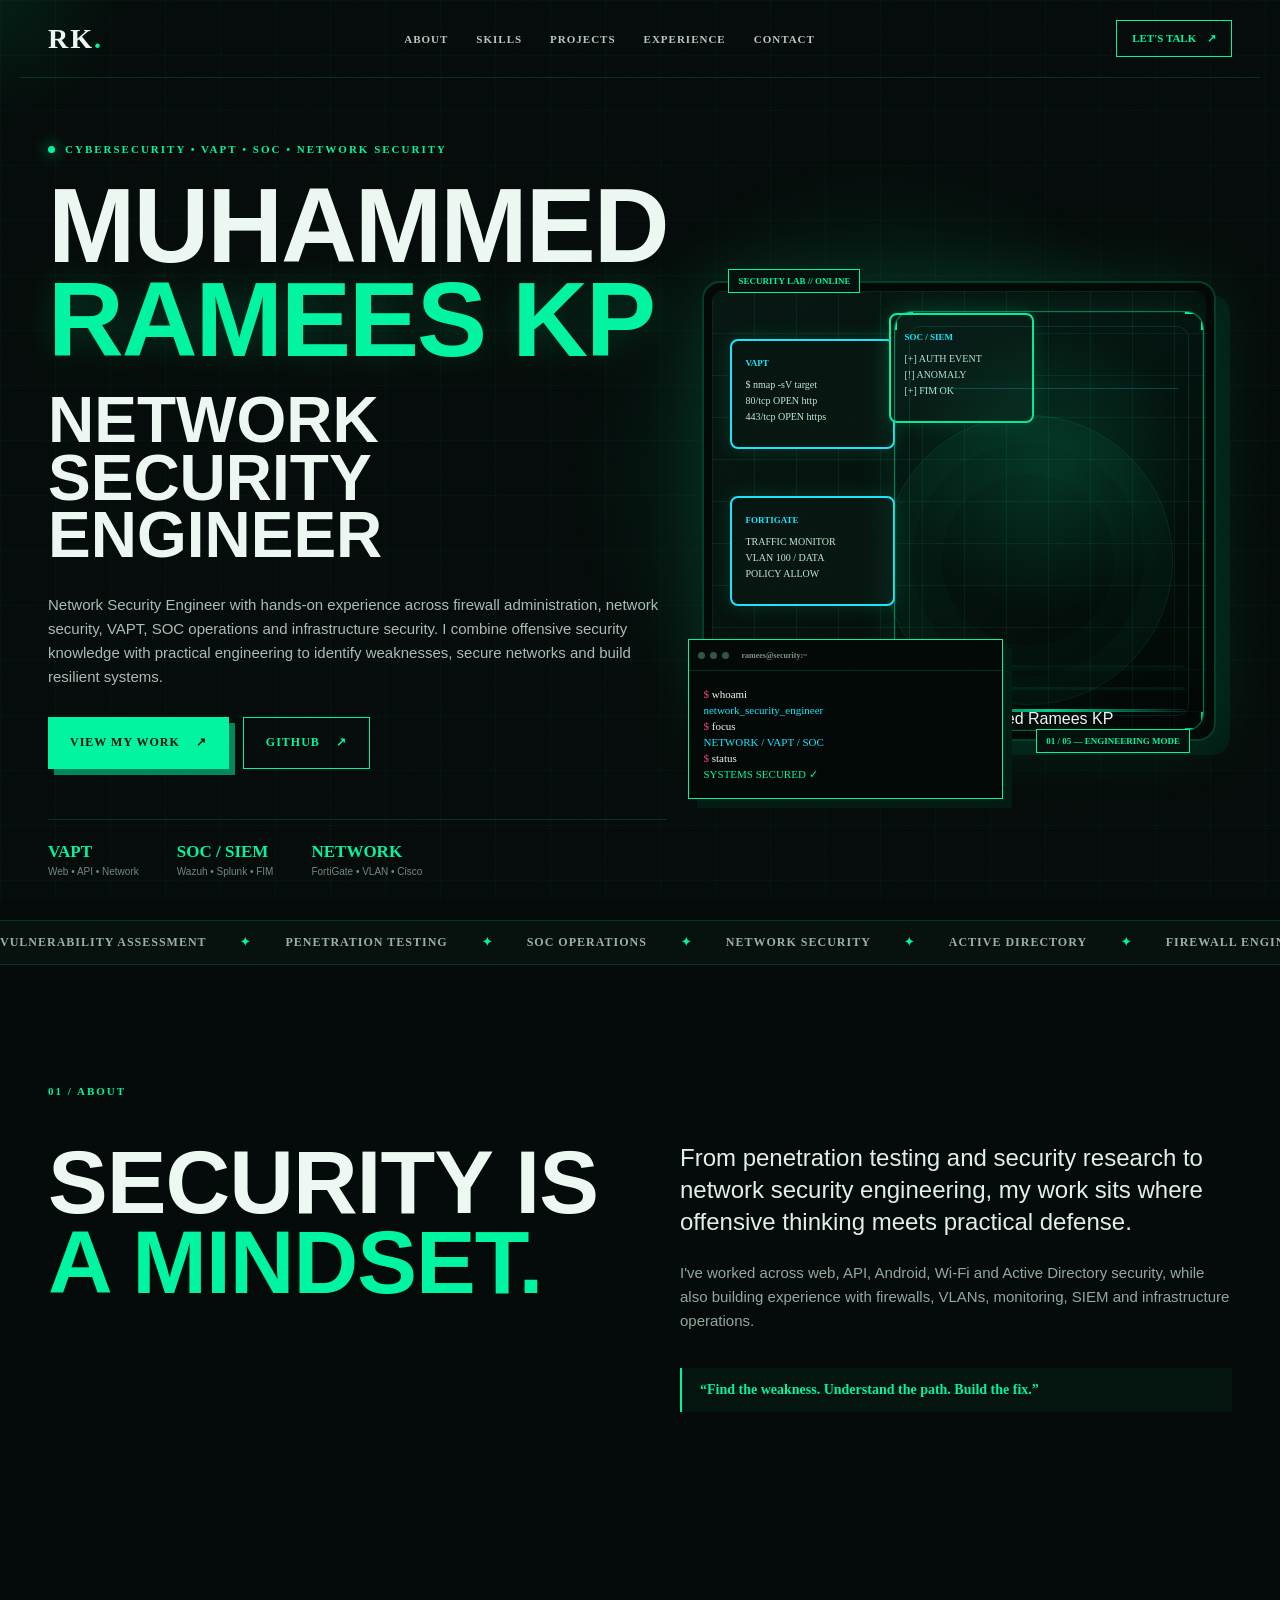
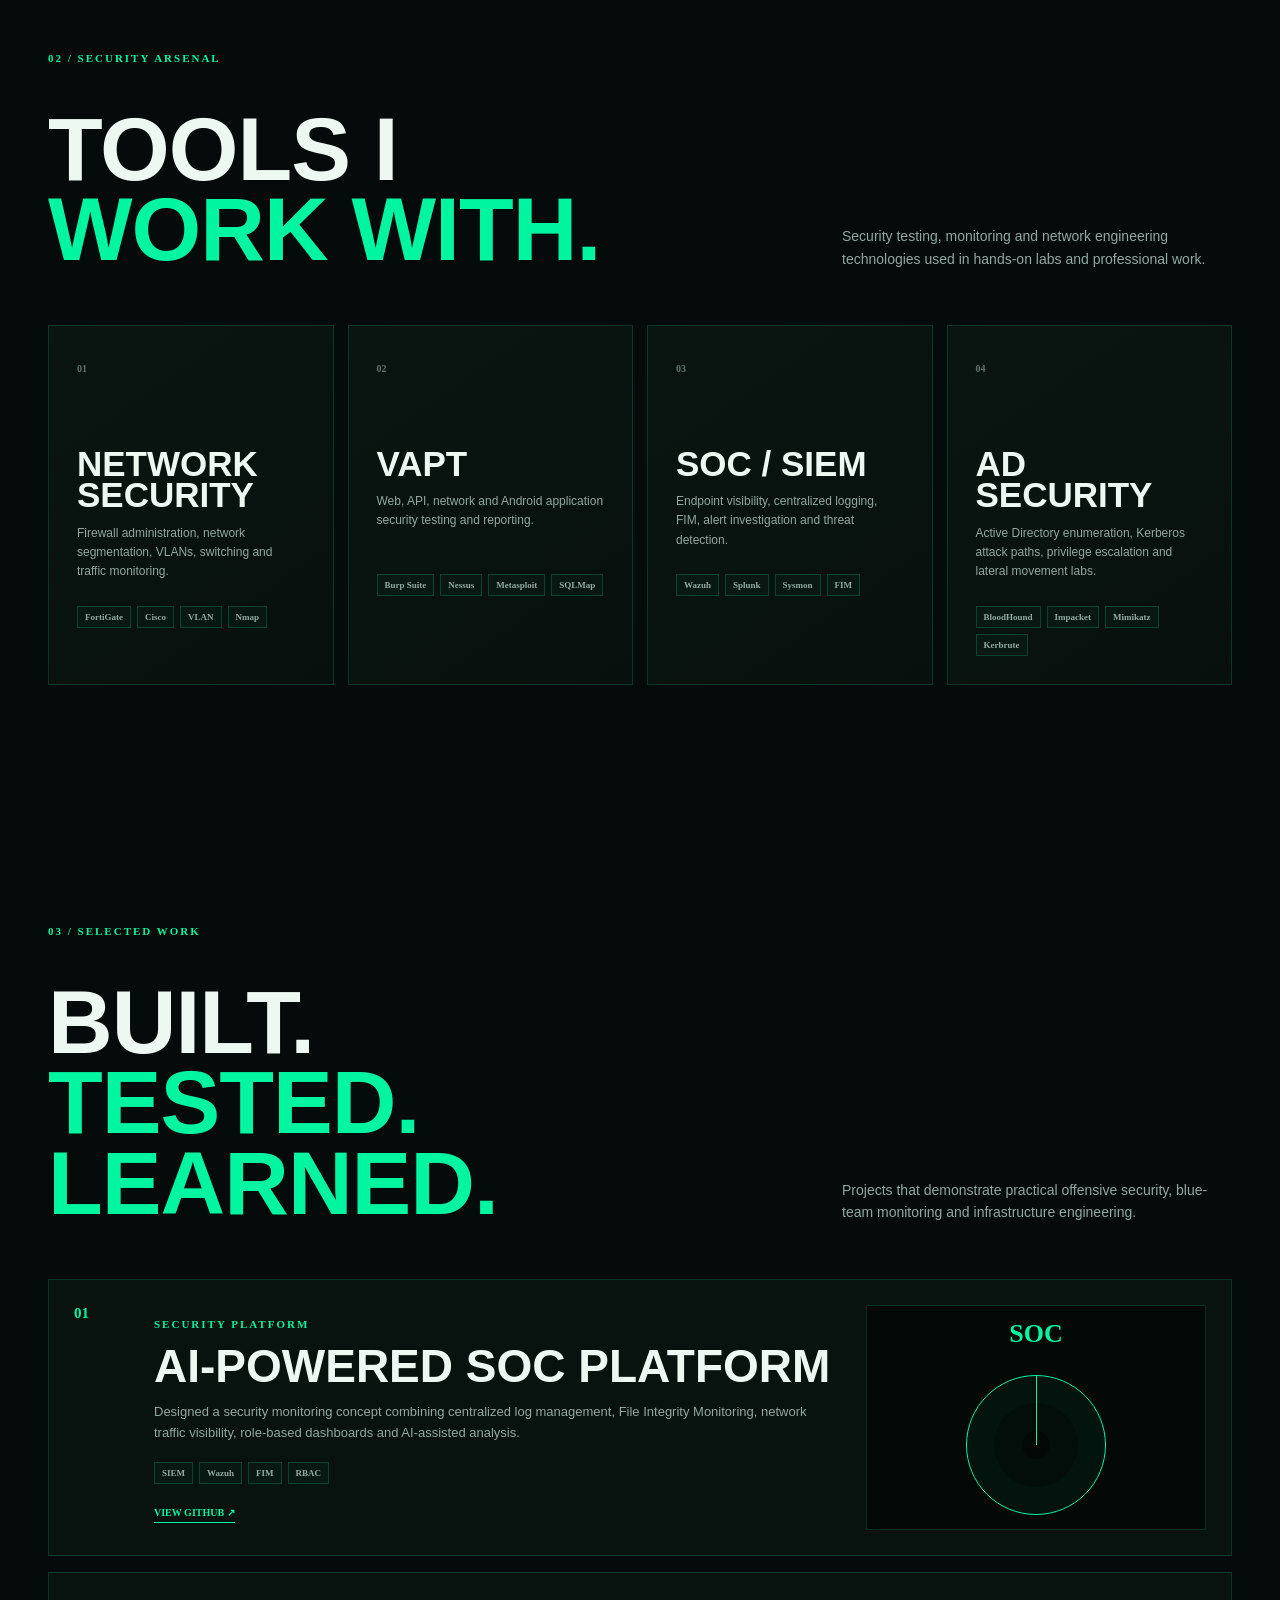
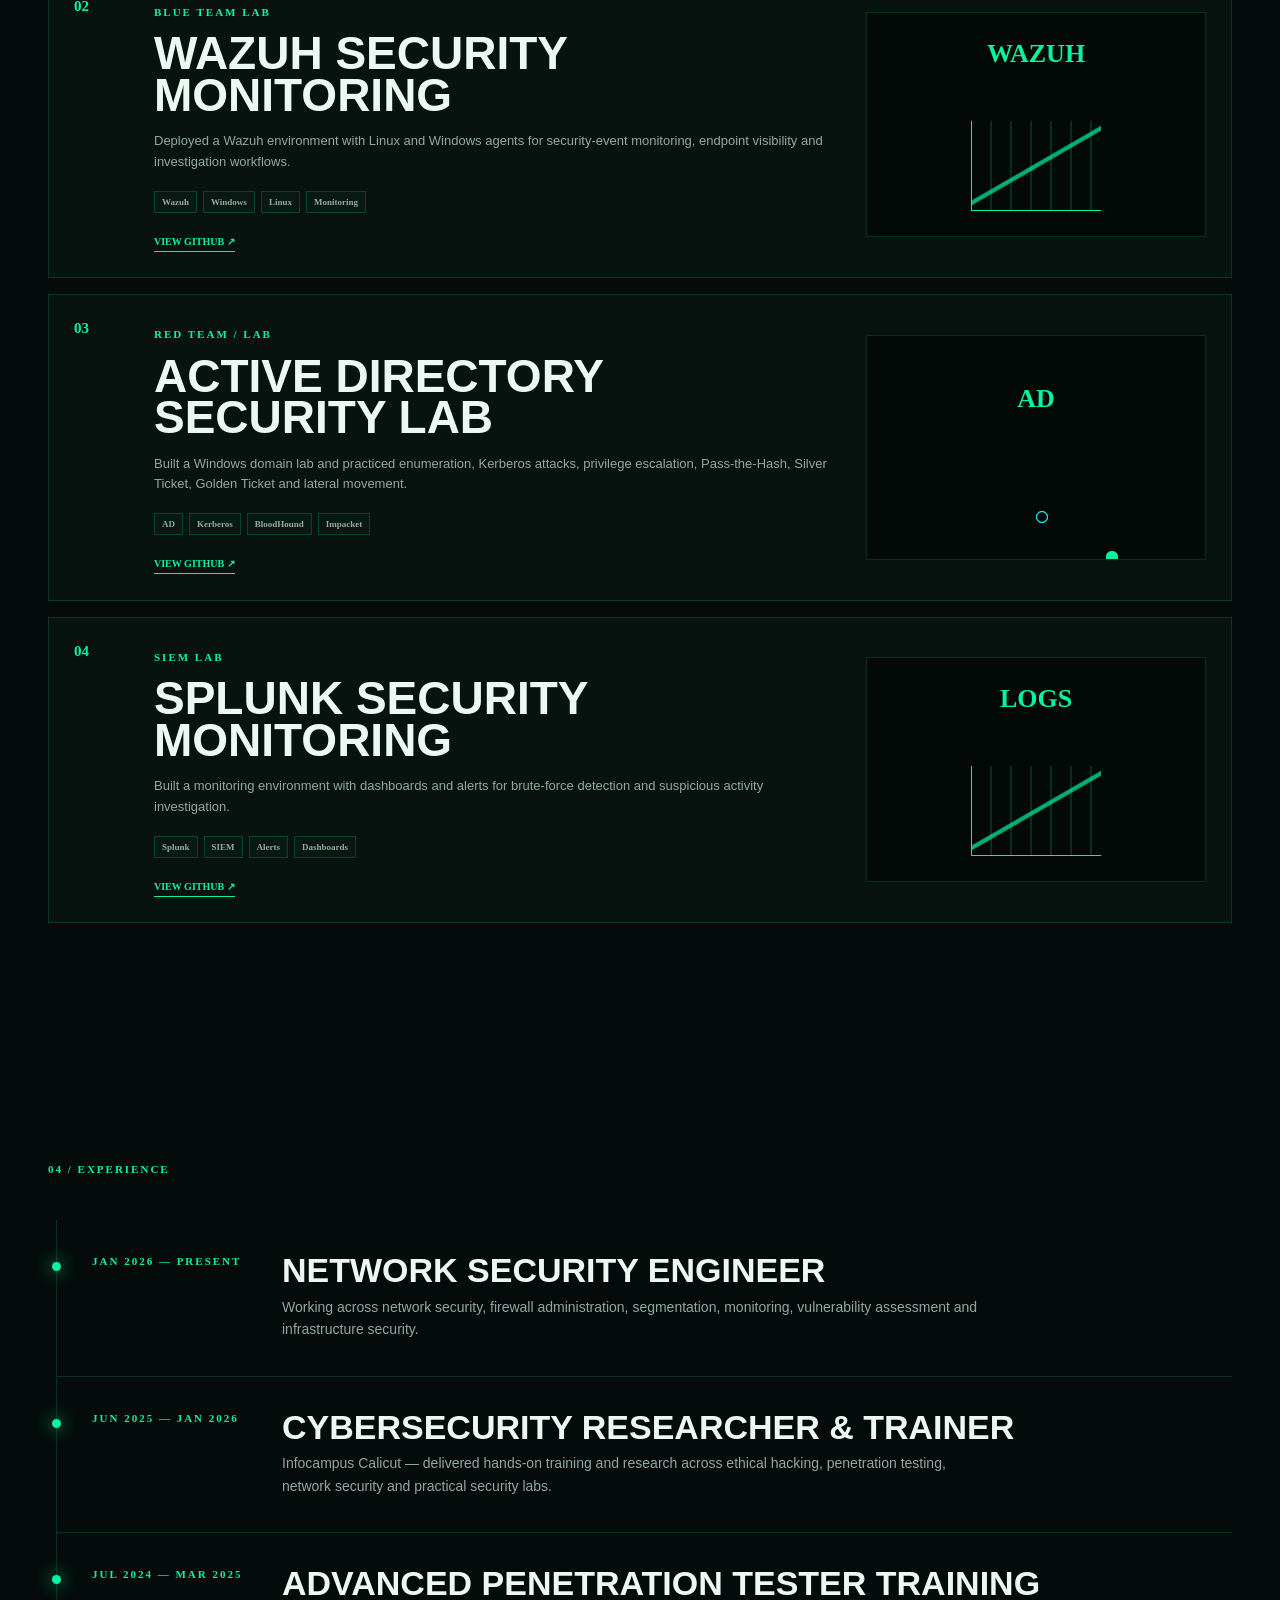
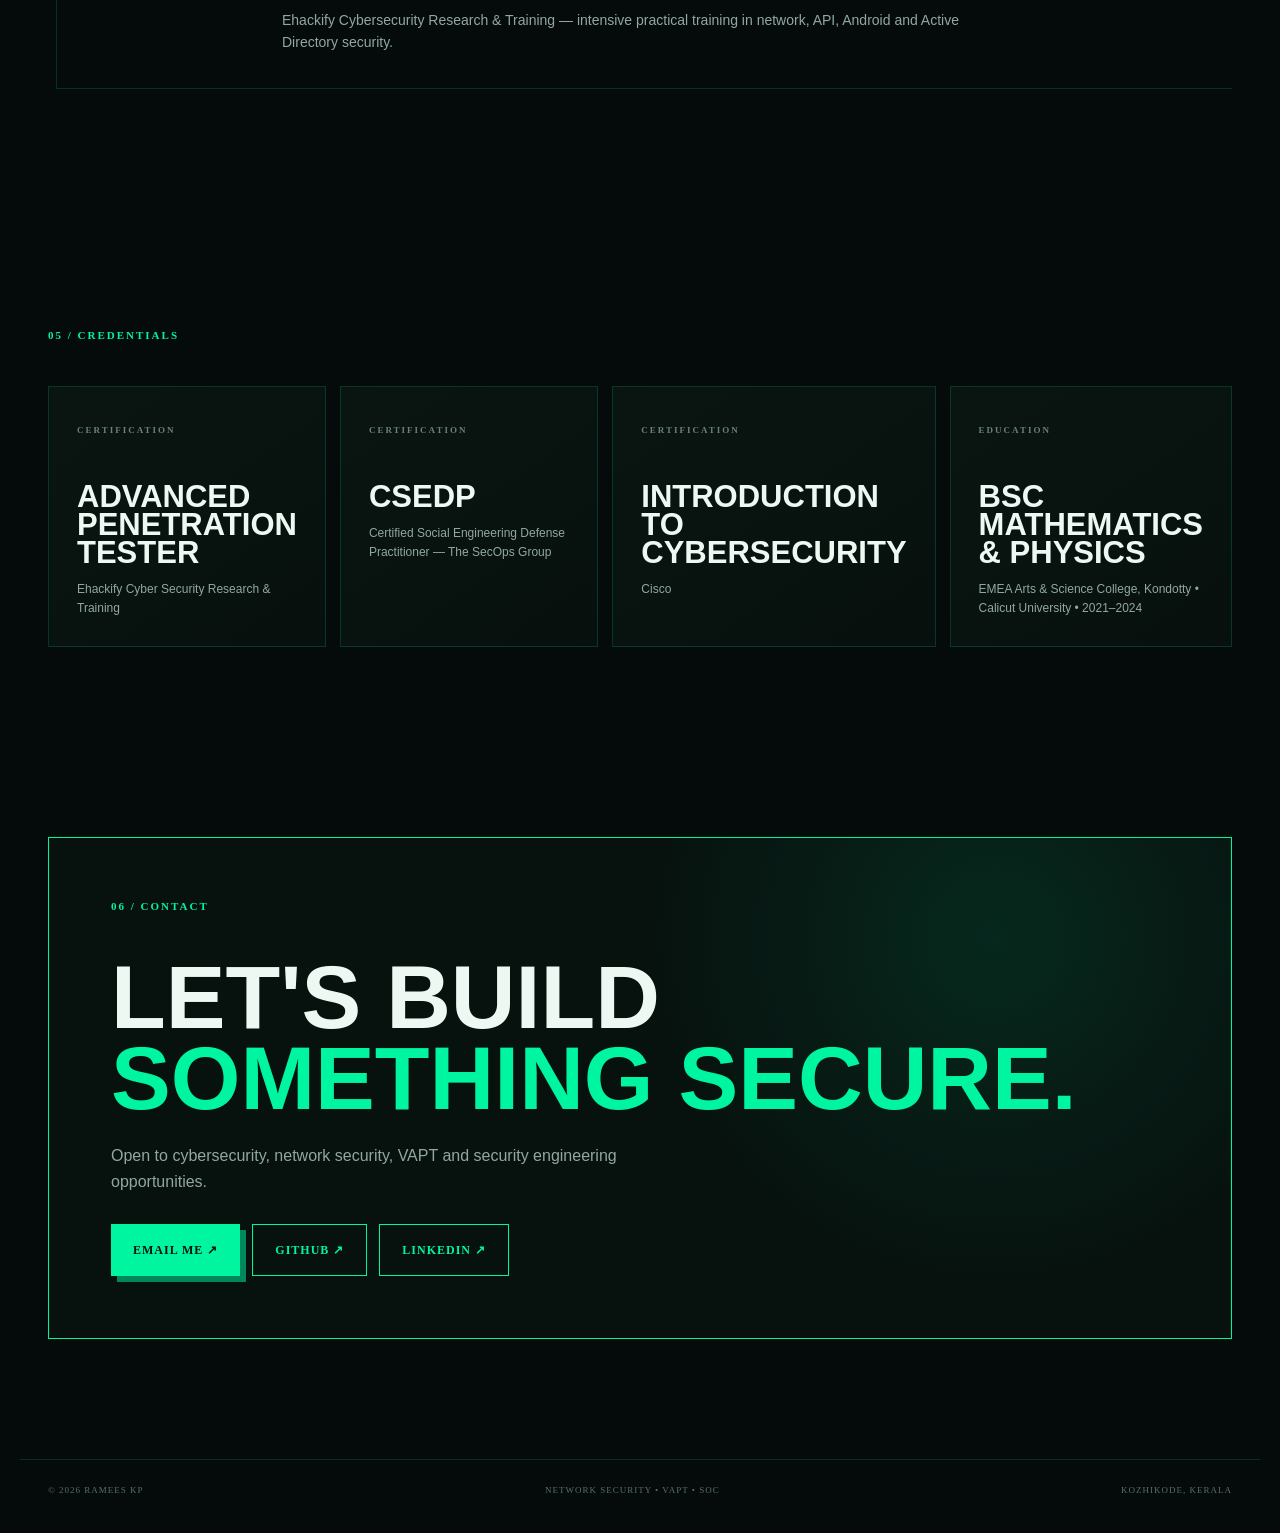
==== commit 5b2218fb: "Use optimized profile photo asset" ====
--- a/index.html
+++ b/index.html
@@ -59,7 +59,7 @@
           <span class="frame-corner frame-corner-bl"></span><span class="frame-corner frame-corner-br"></span>
           <span class="frame-scan"></span>
         </div>
-        <img class="hero-photo" src="assets/ramees-photo.svg" alt="Muhammed Ramees KP">
+        <img class="hero-photo" src="assets/ramees-photo.webp" alt="Muhammed Ramees KP">
         <div class="glow-ring"></div>
       </div>
       <div class="art-label top">SECURITY LAB // ONLINE</div>
--- a/style.css
+++ b/style.css
@@ -1 +1 @@
-:root{--bg:#050b0a;--panel:#08130f;--text:#edf8f3;--muted:#91a8a0;--green:#00f5a0;--cyan:#19e6ff;--pink:#ff3d71;--line:rgba(0,245,160,.16);--max:1240px}*{box-sizing:border-box;margin:0;padding:0}html{scroll-behavior:smooth}body{background:var(--bg);color:var(--text);font-family:Inter,Arial,sans-serif;line-height:1.6;overflow-x:hidden}a{color:inherit;text-decoration:none}.noise{position:fixed;inset:0;pointer-events:none;z-index:50;opacity:.03;background-image:url("data:image/svg+xml,%3Csvg xmlns='http://www.w3.org/2000/svg' width='180' height='180' viewBox='0 0 180 180'%3E%3Cfilter id='n'%3E%3CfeTurbulence type='fractalNoise' baseFrequency='.9' numOctaves='3' stitchTiles='stitch'/%3E%3C/filter%3E%3Crect width='100%25' height='100%25' filter='url(%23n)' opacity='.8'/%3E%3C/svg%3E")}body:before{content:"";position:fixed;inset:0;pointer-events:none;z-index:-3;background-image:linear-gradient(rgba(0,245,160,.035) 1px,transparent 1px),linear-gradient(90deg,rgba(0,245,160,.035) 1px,transparent 1px);background-size:55px 55px}.cursor-glow{position:fixed;z-index:-1;width:280px;height:280px;border-radius:50%;pointer-events:none;transform:translate(-50%,-50%);background:radial-gradient(circle,rgba(0,245,160,.08),transparent 65%)}.nav{height:78px;max-width:var(--max);margin:auto;padding:0 28px;border-bottom:1px solid var(--line);display:flex;align-items:center;justify-content:space-between;position:relative;z-index:20}.brand{font:900 28px/1 "Barlow Condensed";letter-spacing:2px}.brand span{color:var(--green)}.desktop-nav{display:flex;gap:28px;font:700 11px "Space Mono";letter-spacing:1px;color:#b9c8c3}.desktop-nav a:hover{color:var(--green)}.nav-cta{padding:11px 15px;border:1px solid var(--green);font:700 11px "Space Mono";color:var(--green)}.nav-cta span{margin-left:8px}.menu-btn{display:none;background:none;border:0;color:var(--green);font-size:25px}.hero{min-height:calc(100vh - 78px);max-width:var(--max);margin:auto;padding:65px 28px 40px;display:grid;grid-template-columns:1.03fr .97fr;gap:35px;align-items:center;position:relative}.hero-grid{position:absolute;inset:0;pointer-events:none;background:radial-gradient(circle at 70% 47%,rgba(0,245,160,.15),transparent 33%)}.eyebrow,.section-kicker,.project-type,.time,.credential-card span{font:700 11px "Space Mono";letter-spacing:2px;color:var(--green)}.eyebrow{display:flex;align-items:center;gap:10px;margin-bottom:24px}.pulse{width:7px;height:7px;border-radius:50%;background:var(--green);box-shadow:0 0 15px var(--green);animation:pulse 1.5s infinite}@keyframes pulse{50%{opacity:.35;transform:scale(.7)}}h1,h2,h3{font-family:"Barlow Condensed",Impact,sans-serif;line-height:.9}h1{font-size:clamp(64px,8.2vw,112px);font-weight:900;letter-spacing:-2px}h1 span{color:var(--green);text-shadow:0 0 35px rgba(0,245,160,.18)}.hero h2{margin-top:24px;font-size:clamp(40px,5vw,66px)}.hero-text{max-width:650px;color:#a9bcb6;font-size:15px;margin:28px 0}.hero-actions{display:flex;gap:14px;flex-wrap:wrap}.btn{display:inline-flex;align-items:center;justify-content:center;gap:16px;min-height:52px;padding:0 22px;font:800 12px "Space Mono";letter-spacing:1px;transition:.25s}.btn-primary{background:var(--green);color:#03110b;box-shadow:6px 6px 0 #00885d}.btn-primary:hover{transform:translate(3px,3px);box-shadow:2px 2px 0 #00885d}.btn-ghost{border:1px solid var(--green);color:var(--green)}.btn-ghost:hover{background:rgba(0,245,160,.08)}.hero-stats{display:flex;gap:38px;margin-top:50px;padding-top:22px;border-top:1px solid var(--line);flex-wrap:wrap}.hero-stats div{display:grid;gap:2px}.hero-stats strong{font:800 17px "Barlow Condensed";color:var(--green)}.hero-stats span{font-size:10px;color:#728780}.hero-art{min-height:560px;display:flex;align-items:center;justify-content:center;position:relative}.art-frame{width:min(100%,570px);border:2px solid #003c2c;border-radius:18px;padding:8px;background:#020806;box-shadow:0 0 70px rgba(0,245,160,.12),14px 14px 0 #001a12;position:relative}.cyber-visual{height:440px;border-radius:10px;overflow:hidden;position:relative;background:linear-gradient(135deg,#071713,#020806)}.visual-grid{position:absolute;inset:0;background-image:linear-gradient(rgba(0,245,160,.08) 1px,transparent 1px),linear-gradient(90deg,rgba(0,245,160,.08) 1px,transparent 1px);background-size:42px 42px}.monitor{position:absolute;width:165px;min-height:110px;padding:15px 13px;background:#071511;border:2px solid var(--green);border-radius:8px;box-shadow:0 0 20px rgba(0,245,160,.15);font:10px/1.6 "Space Mono";z-index:2}.monitor b{display:block;font-size:9px;color:var(--cyan);margin-bottom:6px}.monitor span{display:block;color:#bfe8dc}.monitor-a{top:62px;left:40px;border-color:var(--cyan)}.monitor-b{top:35px;left:203px}.monitor-c{top:77px;right:30px;border-color:var(--cyan)}.operator{position:absolute;left:50%;bottom:68px;transform:translateX(-50%);width:150px;height:190px}.head{position:absolute;top:0;left:50%;width:62px;height:62px;transform:translateX(-50%);border-radius:50%;border:3px solid var(--green);background:#0c211a}.body{position:absolute;top:55px;left:29px;width:92px;height:100px;border:3px solid var(--cyan);border-radius:46px 46px 12px 12px;clip-path:polygon(22% 0,78% 0,100% 100%,0 100%)}.desk{position:absolute;bottom:8px;left:-80px;width:310px;height:9px;background:var(--green);box-shadow:0 0 18px rgba(0,245,160,.35)}.glow-ring{position:absolute;left:50%;top:55%;width:290px;height:290px;transform:translate(-50%,-50%);border:1px solid rgba(0,245,160,.14);border-radius:50%;box-shadow:inset 0 0 0 28px rgba(0,245,160,.02),inset 0 0 0 58px rgba(0,245,160,.02)}.art-label{position:absolute;background:#04100c;border:1px solid var(--green);color:var(--green);font:700 9px "Space Mono";padding:6px 9px;z-index:5}.art-label.top{top:-14px;left:24px}.art-label.bottom{bottom:-14px;right:24px}.terminal{position:absolute;bottom:-8px;left:-14px;width:315px;background:#020806;border:1px solid var(--green);box-shadow:9px 9px 0 #001b13;font:11px "Space Mono";z-index:8}.terminal-top{height:31px;border-bottom:1px solid var(--line);display:flex;align-items:center;padding:0 9px;gap:5px}.terminal-top span{width:7px;height:7px;border-radius:50%;background:#31544a}.terminal-top b{font-size:8px;margin-left:7px;color:#78928a}.terminal-body{padding:13px 14px}.terminal-body p{margin:4px 0}.terminal-body i{color:var(--pink);font-style:normal}.cyan{color:var(--cyan)}.green{color:var(--green)}.marquee{overflow:hidden;white-space:nowrap;border-top:1px solid var(--line);border-bottom:1px solid var(--line);background:#07110e;padding:14px 0;color:#9ab1aa;font:700 12px "Space Mono";letter-spacing:1px}.marquee div{display:inline-block;animation:marquee 30s linear infinite}.marquee span{color:var(--green);margin:0 30px}@keyframes marquee{to{transform:translateX(-50%)}}.section{max-width:var(--max);margin:auto;padding:120px 28px}.section-kicker{margin-bottom:45px}.about-grid{display:grid;grid-template-columns:1fr 1fr;gap:80px}.section-title{font-size:clamp(58px,7vw,96px);font-weight:900;letter-spacing:-1px}.section-title span{color:var(--green)}.about-copy{max-width:620px}.lead{font-size:24px;color:#e1eee9;line-height:1.35;margin-bottom:22px}.about-copy>p:not(.lead){font-size:15px;color:var(--muted)}.quote{margin-top:35px;border-left:2px solid var(--green);padding:14px 18px;background:rgba(0,245,160,.04);font:700 14px "Space Mono";color:var(--green)}.section-heading{display:flex;align-items:end;justify-content:space-between;gap:40px;margin-bottom:55px}.section-heading p{max-width:390px;font-size:14px;color:var(--muted)}.skill-grid{display:grid;grid-template-columns:repeat(4,1fr);gap:14px}.skill-card,.credential-card{background:linear-gradient(145deg,#0a1511,#07100d);border:1px solid var(--line);transition:.3s}.skill-card{padding:28px;min-height:330px;position:relative}.skill-card:hover,.credential-card:hover{transform:translateY(-6px);border-color:rgba(0,245,160,.5);box-shadow:0 18px 50px rgba(0,245,160,.08)}.skill-card>b{font:700 10px "Space Mono";color:#5e746c}.skill-card h3{font-size:35px;margin:68px 0 13px}.skill-card p{font-size:12px;color:var(--muted);min-height:64px}.tags{display:flex;flex-wrap:wrap;gap:6px;margin-top:18px}.tags span{font:700 9px "Space Mono";border:1px solid rgba(0,245,160,.2);padding:5px 7px;color:#92aaa2;background:rgba(0,245,160,.025)}.project-list{display:grid;gap:16px}.project-card{display:grid;grid-template-columns:55px 1fr 340px;gap:25px;align-items:center;padding:25px;border:1px solid var(--line);background:#08120f;transition:.3s}.project-card:hover{border-color:rgba(0,245,160,.45);transform:translateX(5px)}.project-number{font:800 15px "Space Mono";color:var(--green);align-self:start}.project-content h3{font-size:46px;margin:10px 0 15px}.project-content p{font-size:13px;color:var(--muted);max-width:690px}.project-link{display:inline-block;margin-top:23px;padding-bottom:4px;border-bottom:1px solid var(--green);font:700 10px "Space Mono";color:var(--green)}.project-visual{height:225px;position:relative;display:grid;place-items:center;overflow:hidden;border:1px solid var(--line);background:#030907;color:var(--green);font:800 26px "Space Mono"}.radar{width:140px;height:140px;border:1px solid var(--green);border-radius:50%;box-shadow:inset 0 0 0 27px rgba(0,245,160,.02),inset 0 0 0 55px rgba(0,245,160,.02);position:relative}.radar:after{content:"";position:absolute;left:50%;top:0;width:1px;height:50%;background:var(--green);transform-origin:bottom;animation:spin 3s linear infinite}@keyframes spin{to{transform:rotate(360deg)}}.visual-ad .nodes:before,.visual-ad .nodes:after{content:"";position:absolute;width:10px;height:10px;border:1px solid var(--cyan);border-radius:50%;box-shadow:70px 40px 0 var(--green),-60px 55px 0 var(--pink)}.bars{width:130px;height:90px;border-bottom:1px solid var(--green);border-left:1px solid var(--green);background:repeating-linear-gradient(90deg,transparent 0 18px,rgba(0,245,160,.16) 18px 20px),linear-gradient(150deg,transparent 48%,rgba(0,245,160,.7) 49% 51%,transparent 52%)}.timeline{border-left:1px solid var(--line);margin-left:8px}.timeline-item{display:grid;grid-template-columns:155px 1fr;gap:35px;padding:35px 0 35px 35px;border-bottom:1px solid var(--line);position:relative}.timeline-item:before{content:"";position:absolute;left:-5px;top:42px;width:9px;height:9px;border-radius:50%;background:var(--green);box-shadow:0 0 18px var(--green)}.timeline-item h3{font-size:34px;margin-bottom:10px}.timeline-item p{font-size:14px;color:var(--muted);max-width:700px}.credential-grid{display:grid;grid-template-columns:repeat(4,1fr);gap:14px}.credential-card{padding:28px;min-height:220px}.credential-card span{color:#6b8179;font-size:9px}.credential-card h3{font-size:31px;margin:42px 0 13px}.credential-card p{font-size:12px;color:var(--muted)}.contact{padding-top:70px}.contact-box{padding:62px;border:1px solid var(--green);background:radial-gradient(circle at 80% 20%,rgba(0,245,160,.1),transparent 35%),#07110e;position:relative;overflow:hidden}.contact-box h2{font-size:clamp(58px,7vw,100px);margin:25px 0}.contact-box h2 span{color:var(--green)}.contact-box>p{max-width:590px;color:var(--muted)}.contact-actions{display:flex;gap:12px;margin-top:30px;flex-wrap:wrap}footer{max-width:var(--max);margin:auto;padding:25px 28px 38px;border-top:1px solid var(--line);display:flex;justify-content:space-between;color:#587067;font:9px "Space Mono";letter-spacing:1px}@media(max-width:1050px){.desktop-nav,.nav-cta{display:none}.menu-btn{display:block}.hero{grid-template-columns:1fr}.hero-art{min-height:520px}.skill-grid,.credential-grid{grid-template-columns:1fr 1fr}.project-card{grid-template-columns:45px 1fr}.project-visual{display:none}.section-heading{align-items:flex-start;flex-direction:column}.about-grid{gap:45px}}@media(max-width:680px){.nav{padding:0 18px}.hero,.section{padding-left:18px;padding-right:18px}.hero{padding-top:44px}.hero-art{min-height:430px}.terminal{width:250px;left:0}.cyber-visual{height:360px}.monitor{transform:scale(.78);transform-origin:center}.monitor-a{left:0}.monitor-b{left:95px}.monitor-c{right:0}.hero-stats{gap:16px}.about-grid{grid-template-columns:1fr}.skill-grid,.credential-grid{grid-template-columns:1fr}.project-content h3{font-size:40px}.timeline-item{grid-template-columns:1fr;gap:10px;padding-left:25px}.contact-box{padding:35px 24px}footer{flex-direction:column;gap:10px}}.hero-photo{position:absolute;left:50%;bottom:38px;transform:translateX(-50%);width:285px;max-height:395px;object-fit:contain;object-position:center bottom;z-index:4;filter:drop-shadow(0 0 24px rgba(0,245,160,.16)) drop-shadow(9px 12px 0 rgba(0,27,19,.35))}.hero-art .cyber-visual:after{content:"";position:absolute;inset:auto 0 0;height:90px;background:linear-gradient(transparent,rgba(0,0,0,.22));z-index:3;pointer-events:none}@media(max-width:680px){.hero-photo{width:220px;max-height:330px;bottom:34px}}.cyber-visual{overflow:hidden}.hero-photo{left:auto;right:18px;bottom:0;transform:none;width:220px;height:auto;max-height:390px;object-fit:contain;object-position:center bottom;z-index:4;filter:drop-shadow(0 0 24px rgba(0,245,160,.18)) drop-shadow(8px 10px 0 rgba(0,27,19,.32))}.monitor-a{left:22px;top:48px}.monitor-b{left:174px;top:22px;width:145px}.monitor-c{left:22px;right:auto;top:205px;width:165px}.glow-ring{left:72%;top:62%;z-index:1}.visual-grid{z-index:0}.cyber-visual:after{z-index:5}@media(max-width:680px){.hero-photo{right:8px;width:175px;max-height:320px}.monitor-a{left:-5px;top:48px}.monitor-b{left:92px;top:18px;width:130px}.monitor-c{left:-5px;top:190px;width:145px}.glow-ring{left:68%;top:64%}}+:root{--bg:#050b0a;--panel:#08130f;--text:#edf8f3;--muted:#91a8a0;--green:#00f5a0;--cyan:#19e6ff;--pink:#ff3d71;--line:rgba(0,245,160,.16);--max:1240px}*{box-sizing:border-box;margin:0;padding:0}html{scroll-behavior:smooth}body{background:var(--bg);color:var(--text);font-family:Inter,Arial,sans-serif;line-height:1.6;overflow-x:hidden}a{color:inherit;text-decoration:none}.noise{position:fixed;inset:0;pointer-events:none;z-index:50;opacity:.03;background-image:url("data:image/svg+xml,%3Csvg xmlns='http://www.w3.org/2000/svg' width='180' height='180' viewBox='0 0 180 180'%3E%3Cfilter id='n'%3E%3CfeTurbulence type='fractalNoise' baseFrequency='.9' numOctaves='3' stitchTiles='stitch'/%3E%3C/filter%3E%3Crect width='100%25' height='100%25' filter='url(%23n)' opacity='.8'/%3E%3C/svg%3E")}body:before{content:"";position:fixed;inset:0;pointer-events:none;z-index:-3;background-image:linear-gradient(rgba(0,245,160,.035) 1px,transparent 1px),linear-gradient(90deg,rgba(0,245,160,.035) 1px,transparent 1px);background-size:55px 55px}.cursor-glow{position:fixed;z-index:-1;width:280px;height:280px;border-radius:50%;pointer-events:none;transform:translate(-50%,-50%);background:radial-gradient(circle,rgba(0,245,160,.08),transparent 65%)}.nav{height:78px;max-width:var(--max);margin:auto;padding:0 28px;border-bottom:1px solid var(--line);display:flex;align-items:center;justify-content:space-between;position:relative;z-index:20}.brand{font:900 28px/1 "Barlow Condensed";letter-spacing:2px}.brand span{color:var(--green)}.desktop-nav{display:flex;gap:28px;font:700 11px "Space Mono";letter-spacing:1px;color:#b9c8c3}.desktop-nav a:hover{color:var(--green)}.nav-cta{padding:11px 15px;border:1px solid var(--green);font:700 11px "Space Mono";color:var(--green)}.nav-cta span{margin-left:8px}.menu-btn{display:none;background:none;border:0;color:var(--green);font-size:25px}.hero{min-height:calc(100vh - 78px);max-width:var(--max);margin:auto;padding:65px 28px 40px;display:grid;grid-template-columns:1.03fr .97fr;gap:35px;align-items:center;position:relative}.hero-grid{position:absolute;inset:0;pointer-events:none;background:radial-gradient(circle at 70% 47%,rgba(0,245,160,.15),transparent 33%)}.eyebrow,.section-kicker,.project-type,.time,.credential-card span{font:700 11px "Space Mono";letter-spacing:2px;color:var(--green)}.eyebrow{display:flex;align-items:center;gap:10px;margin-bottom:24px}.pulse{width:7px;height:7px;border-radius:50%;background:var(--green);box-shadow:0 0 15px var(--green);animation:pulse 1.5s infinite}@keyframes pulse{50%{opacity:.35;transform:scale(.7)}}h1,h2,h3{font-family:"Barlow Condensed",Impact,sans-serif;line-height:.9}h1{font-size:clamp(64px,8.2vw,112px);font-weight:900;letter-spacing:-2px}h1 span{color:var(--green);text-shadow:0 0 35px rgba(0,245,160,.18)}.hero h2{margin-top:24px;font-size:clamp(40px,5vw,66px)}.hero-text{max-width:650px;color:#a9bcb6;font-size:15px;margin:28px 0}.hero-actions{display:flex;gap:14px;flex-wrap:wrap}.btn{display:inline-flex;align-items:center;justify-content:center;gap:16px;min-height:52px;padding:0 22px;font:800 12px "Space Mono";letter-spacing:1px;transition:.25s}.btn-primary{background:var(--green);color:#03110b;box-shadow:6px 6px 0 #00885d}.btn-primary:hover{transform:translate(3px,3px);box-shadow:2px 2px 0 #00885d}.btn-ghost{border:1px solid var(--green);color:var(--green)}.btn-ghost:hover{background:rgba(0,245,160,.08)}.hero-stats{display:flex;gap:38px;margin-top:50px;padding-top:22px;border-top:1px solid var(--line);flex-wrap:wrap}.hero-stats div{display:grid;gap:2px}.hero-stats strong{font:800 17px "Barlow Condensed";color:var(--green)}.hero-stats span{font-size:10px;color:#728780}.hero-art{min-height:560px;display:flex;align-items:center;justify-content:center;position:relative}.art-frame{width:min(100%,570px);border:2px solid #003c2c;border-radius:18px;padding:8px;background:#020806;box-shadow:0 0 70px rgba(0,245,160,.12),14px 14px 0 #001a12;position:relative}.cyber-visual{height:440px;border-radius:10px;overflow:hidden;position:relative;background:linear-gradient(135deg,#071713,#020806)}.visual-grid{position:absolute;inset:0;background-image:linear-gradient(rgba(0,245,160,.08) 1px,transparent 1px),linear-gradient(90deg,rgba(0,245,160,.08) 1px,transparent 1px);background-size:42px 42px}.monitor{position:absolute;width:165px;min-height:110px;padding:15px 13px;background:#071511;border:2px solid var(--green);border-radius:8px;box-shadow:0 0 20px rgba(0,245,160,.15);font:10px/1.6 "Space Mono";z-index:2}.monitor b{display:block;font-size:9px;color:var(--cyan);margin-bottom:6px}.monitor span{display:block;color:#bfe8dc}.monitor-a{top:62px;left:40px;border-color:var(--cyan)}.monitor-b{top:35px;left:203px}.monitor-c{top:77px;right:30px;border-color:var(--cyan)}.operator{position:absolute;left:50%;bottom:68px;transform:translateX(-50%);width:150px;height:190px}.head{position:absolute;top:0;left:50%;width:62px;height:62px;transform:translateX(-50%);border-radius:50%;border:3px solid var(--green);background:#0c211a}.body{position:absolute;top:55px;left:29px;width:92px;height:100px;border:3px solid var(--cyan);border-radius:46px 46px 12px 12px;clip-path:polygon(22% 0,78% 0,100% 100%,0 100%)}.desk{position:absolute;bottom:8px;left:-80px;width:310px;height:9px;background:var(--green);box-shadow:0 0 18px rgba(0,245,160,.35)}.glow-ring{position:absolute;left:50%;top:55%;width:290px;height:290px;transform:translate(-50%,-50%);border:1px solid rgba(0,245,160,.14);border-radius:50%;box-shadow:inset 0 0 0 28px rgba(0,245,160,.02),inset 0 0 0 58px rgba(0,245,160,.02)}.art-label{position:absolute;background:#04100c;border:1px solid var(--green);color:var(--green);font:700 9px "Space Mono";padding:6px 9px;z-index:5}.art-label.top{top:-14px;left:24px}.art-label.bottom{bottom:-14px;right:24px}.terminal{position:absolute;bottom:-8px;left:-14px;width:315px;background:#020806;border:1px solid var(--green);box-shadow:9px 9px 0 #001b13;font:11px "Space Mono";z-index:8}.terminal-top{height:31px;border-bottom:1px solid var(--line);display:flex;align-items:center;padding:0 9px;gap:5px}.terminal-top span{width:7px;height:7px;border-radius:50%;background:#31544a}.terminal-top b{font-size:8px;margin-left:7px;color:#78928a}.terminal-body{padding:13px 14px}.terminal-body p{margin:4px 0}.terminal-body i{color:var(--pink);font-style:normal}.cyan{color:var(--cyan)}.green{color:var(--green)}.marquee{overflow:hidden;white-space:nowrap;border-top:1px solid var(--line);border-bottom:1px solid var(--line);background:#07110e;padding:14px 0;color:#9ab1aa;font:700 12px "Space Mono";letter-spacing:1px}.marquee div{display:inline-block;animation:marquee 30s linear infinite}.marquee span{color:var(--green);margin:0 30px}@keyframes marquee{to{transform:translateX(-50%)}}.section{max-width:var(--max);margin:auto;padding:120px 28px}.section-kicker{margin-bottom:45px}.about-grid{display:grid;grid-template-columns:1fr 1fr;gap:80px}.section-title{font-size:clamp(58px,7vw,96px);font-weight:900;letter-spacing:-1px}.section-title span{color:var(--green)}.about-copy{max-width:620px}.lead{font-size:24px;color:#e1eee9;line-height:1.35;margin-bottom:22px}.about-copy>p:not(.lead){font-size:15px;color:var(--muted)}.quote{margin-top:35px;border-left:2px solid var(--green);padding:14px 18px;background:rgba(0,245,160,.04);font:700 14px "Space Mono";color:var(--green)}.section-heading{display:flex;align-items:end;justify-content:space-between;gap:40px;margin-bottom:55px}.section-heading p{max-width:390px;font-size:14px;color:var(--muted)}.skill-grid{display:grid;grid-template-columns:repeat(4,1fr);gap:14px}.skill-card,.credential-card{background:linear-gradient(145deg,#0a1511,#07100d);border:1px solid var(--line);transition:.3s}.skill-card{padding:28px;min-height:330px;position:relative}.skill-card:hover,.credential-card:hover{transform:translateY(-6px);border-color:rgba(0,245,160,.5);box-shadow:0 18px 50px rgba(0,245,160,.08)}.skill-card>b{font:700 10px "Space Mono";color:#5e746c}.skill-card h3{font-size:35px;margin:68px 0 13px}.skill-card p{font-size:12px;color:var(--muted);min-height:64px}.tags{display:flex;flex-wrap:wrap;gap:6px;margin-top:18px}.tags span{font:700 9px "Space Mono";border:1px solid rgba(0,245,160,.2);padding:5px 7px;color:#92aaa2;background:rgba(0,245,160,.025)}.project-list{display:grid;gap:16px}.project-card{display:grid;grid-template-columns:55px 1fr 340px;gap:25px;align-items:center;padding:25px;border:1px solid var(--line);background:#08120f;transition:.3s}.project-card:hover{border-color:rgba(0,245,160,.45);transform:translateX(5px)}.project-number{font:800 15px "Space Mono";color:var(--green);align-self:start}.project-content h3{font-size:46px;margin:10px 0 15px}.project-content p{font-size:13px;color:var(--muted);max-width:690px}.project-link{display:inline-block;margin-top:23px;padding-bottom:4px;border-bottom:1px solid var(--green);font:700 10px "Space Mono";color:var(--green)}.project-visual{height:225px;position:relative;display:grid;place-items:center;overflow:hidden;border:1px solid var(--line);background:#030907;color:var(--green);font:800 26px "Space Mono"}.radar{width:140px;height:140px;border:1px solid var(--green);border-radius:50%;box-shadow:inset 0 0 0 27px rgba(0,245,160,.02),inset 0 0 0 55px rgba(0,245,160,.02);position:relative}.radar:after{content:"";position:absolute;left:50%;top:0;width:1px;height:50%;background:var(--green);transform-origin:bottom;animation:spin 3s linear infinite}@keyframes spin{to{transform:rotate(360deg)}}.visual-ad .nodes:before,.visual-ad .nodes:after{content:"";position:absolute;width:10px;height:10px;border:1px solid var(--cyan);border-radius:50%;box-shadow:70px 40px 0 var(--green),-60px 55px 0 var(--pink)}.bars{width:130px;height:90px;border-bottom:1px solid var(--green);border-left:1px solid var(--green);background:repeating-linear-gradient(90deg,transparent 0 18px,rgba(0,245,160,.16) 18px 20px),linear-gradient(150deg,transparent 48%,rgba(0,245,160,.7) 49% 51%,transparent 52%)}.timeline{border-left:1px solid var(--line);margin-left:8px}.timeline-item{display:grid;grid-template-columns:155px 1fr;gap:35px;padding:35px 0 35px 35px;border-bottom:1px solid var(--line);position:relative}.timeline-item:before{content:"";position:absolute;left:-5px;top:42px;width:9px;height:9px;border-radius:50%;background:var(--green);box-shadow:0 0 18px var(--green)}.timeline-item h3{font-size:34px;margin-bottom:10px}.timeline-item p{font-size:14px;color:var(--muted);max-width:700px}.credential-grid{display:grid;grid-template-columns:repeat(4,1fr);gap:14px}.credential-card{padding:28px;min-height:220px}.credential-card span{color:#6b8179;font-size:9px}.credential-card h3{font-size:31px;margin:42px 0 13px}.credential-card p{font-size:12px;color:var(--muted)}.contact{padding-top:70px}.contact-box{padding:62px;border:1px solid var(--green);background:radial-gradient(circle at 80% 20%,rgba(0,245,160,.1),transparent 35%),#07110e;position:relative;overflow:hidden}.contact-box h2{font-size:clamp(58px,7vw,100px);margin:25px 0}.contact-box h2 span{color:var(--green)}.contact-box>p{max-width:590px;color:var(--muted)}.contact-actions{display:flex;gap:12px;margin-top:30px;flex-wrap:wrap}footer{max-width:var(--max);margin:auto;padding:25px 28px 38px;border-top:1px solid var(--line);display:flex;justify-content:space-between;color:#587067;font:9px "Space Mono";letter-spacing:1px}@media(max-width:1050px){.desktop-nav,.nav-cta{display:none}.menu-btn{display:block}.hero{grid-template-columns:1fr}.hero-art{min-height:520px}.skill-grid,.credential-grid{grid-template-columns:1fr 1fr}.project-card{grid-template-columns:45px 1fr}.project-visual{display:none}.section-heading{align-items:flex-start;flex-direction:column}.about-grid{gap:45px}}@media(max-width:680px){.nav{padding:0 18px}.hero,.section{padding-left:18px;padding-right:18px}.hero{padding-top:44px}.hero-art{min-height:430px}.terminal{width:250px;left:0}.cyber-visual{height:360px}.monitor{transform:scale(.78);transform-origin:center}.monitor-a{left:0}.monitor-b{left:95px}.monitor-c{right:0}.hero-stats{gap:16px}.about-grid{grid-template-columns:1fr}.skill-grid,.credential-grid{grid-template-columns:1fr}.project-content h3{font-size:40px}.timeline-item{grid-template-columns:1fr;gap:10px;padding-left:25px}.contact-box{padding:35px 24px}footer{flex-direction:column;gap:10px}}.hero-photo{position:absolute;left:50%;bottom:38px;transform:translateX(-50%);width:285px;max-height:395px;object-fit:contain;object-position:center bottom;z-index:4;filter:drop-shadow(0 0 24px rgba(0,245,160,.16)) drop-shadow(9px 12px 0 rgba(0,27,19,.35))}.hero-art .cyber-visual:after{content:"";position:absolute;inset:auto 0 0;height:90px;background:linear-gradient(transparent,rgba(0,0,0,.22));z-index:3;pointer-events:none}@media(max-width:680px){.hero-photo{width:220px;max-height:330px;bottom:34px}}.cyber-visual{overflow:hidden}.hero-photo{left:auto;right:18px;bottom:0;transform:none;width:220px;height:auto;max-height:390px;object-fit:contain;object-position:center bottom;z-index:4;filter:drop-shadow(0 0 24px rgba(0,245,160,.18)) drop-shadow(8px 10px 0 rgba(0,27,19,.32))}.monitor-a{left:22px;top:48px}.monitor-b{left:174px;top:22px;width:145px}.monitor-c{left:22px;right:auto;top:205px;width:165px}.glow-ring{left:72%;top:62%;z-index:1}.visual-grid{z-index:0}.cyber-visual:after{z-index:5}@media(max-width:680px){.hero-photo{right:8px;width:175px;max-height:320px}.monitor-a{left:-5px;top:48px}.monitor-b{left:92px;top:18px;width:130px}.monitor-c{left:-5px;top:190px;width:145px}.glow-ring{left:68%;top:64%}}.hero-photo-frame{position:absolute;right:2px;bottom:0;width:310px;height:420px;border:1px solid rgba(0,245,160,.5);border-radius:18px;background:radial-gradient(circle at 50% 38%,rgba(0,245,160,.14),transparent 48%),linear-gradient(145deg,rgba(0,245,160,.04),rgba(0,0,0,.16));box-shadow:inset 0 0 0 1px rgba(25,230,255,.08),0 0 42px rgba(0,245,160,.12);z-index:2;overflow:hidden}.hero-photo-frame:before,.hero-photo-frame:after{content:"";position:absolute;inset:14px;border:1px solid rgba(25,230,255,.13);border-radius:12px}.hero-photo-frame:after{inset:auto 18px 18px;height:1px;background:linear-gradient(90deg,transparent,var(--green),transparent);box-shadow:0 -22px 0 rgba(0,245,160,.08),0 -44px 0 rgba(0,245,160,.05)}.frame-corner{position:absolute;width:18px;height:18px;border-color:var(--green);border-style:solid;z-index:2}.frame-corner-tl{top:0;left:0;border-width:2px 0 0 2px}.frame-corner-tr{top:0;right:0;border-width:2px 2px 0 0}.frame-corner-bl{bottom:0;left:0;border-width:0 0 2px 2px}.frame-corner-br{bottom:0;right:0;border-width:0 2px 2px 0}.frame-scan{position:absolute;left:8%;right:8%;top:18%;height:1px;background:var(--cyan);opacity:.22;box-shadow:0 0 14px var(--cyan);animation:frameScan 3.6s linear infinite}@keyframes frameScan{50%{top:78%}100%{top:18%}}.hero-photo{left:auto;right:28px;bottom:0;transform:none;width:255px;height:auto;max-height:410px;object-fit:contain;object-position:center bottom;z-index:4;filter:drop-shadow(0 0 24px rgba(0,245,160,.2)) drop-shadow(8px 10px 0 rgba(0,27,19,.28))}.monitor-a{left:18px;top:48px}.monitor-b{left:177px;top:22px;width:145px}.monitor-c{left:18px;right:auto;top:205px;width:165px}.glow-ring{left:64%;top:61%;z-index:1}@media(max-width:680px){.hero-photo-frame{right:0;width:230px;height:330px}.hero-photo{right:16px;width:190px;max-height:325px}.monitor-a{left:-5px;top:48px}.monitor-b{left:86px;top:18px;width:130px}.monitor-c{left:-5px;top:190px;width:145px}.glow-ring{left:68%;top:64%}}
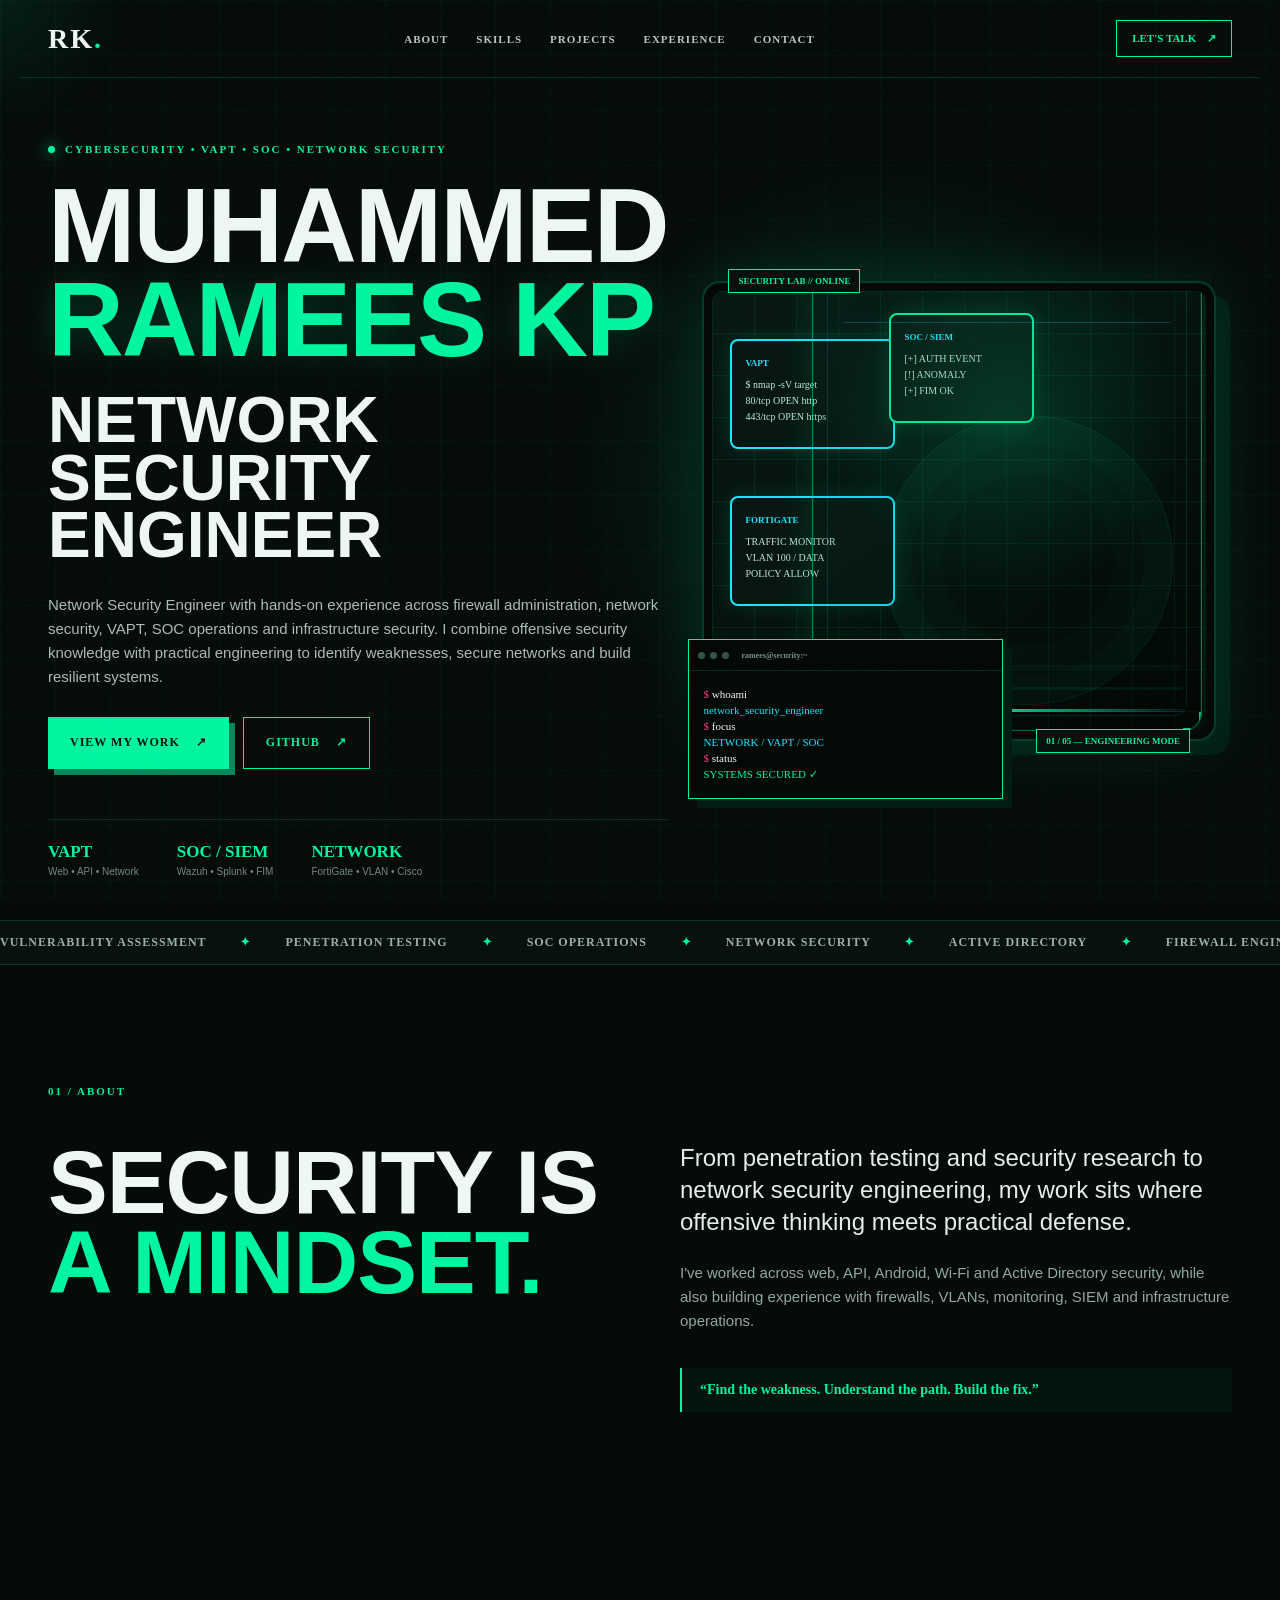
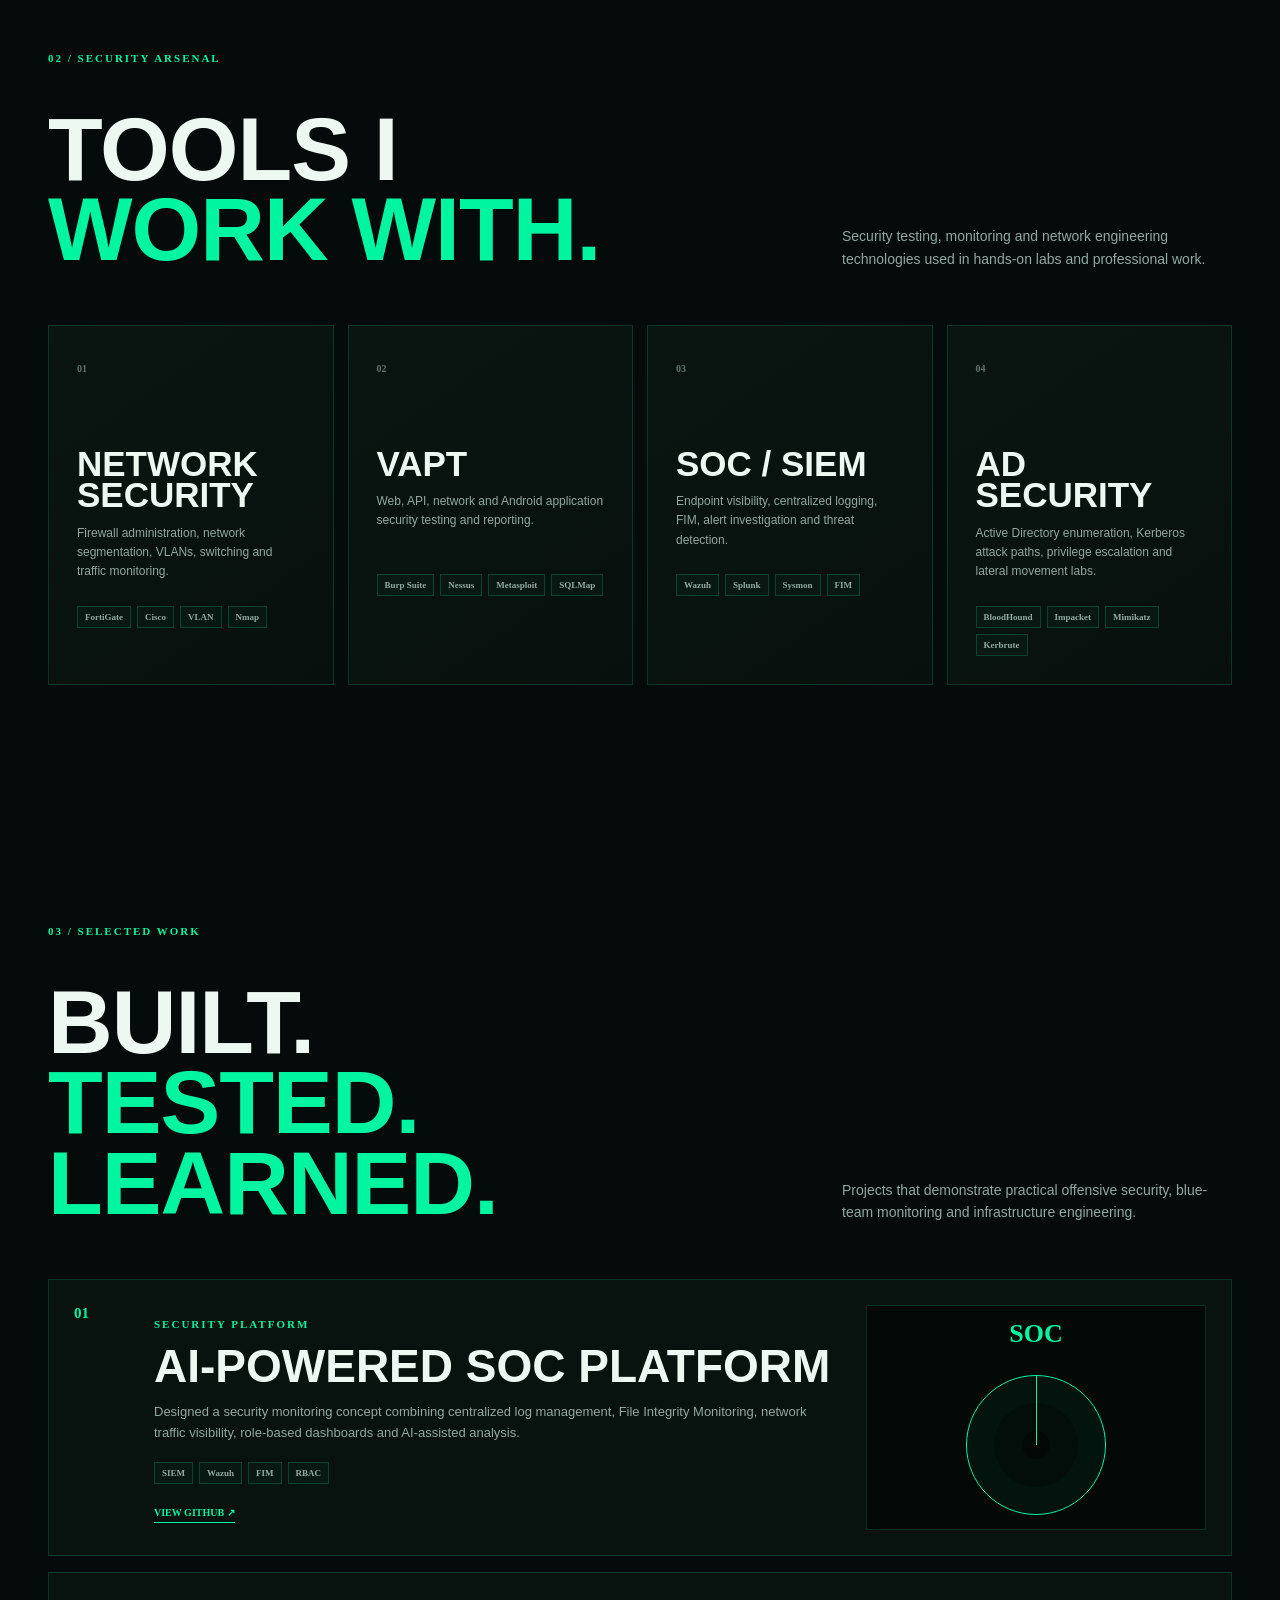
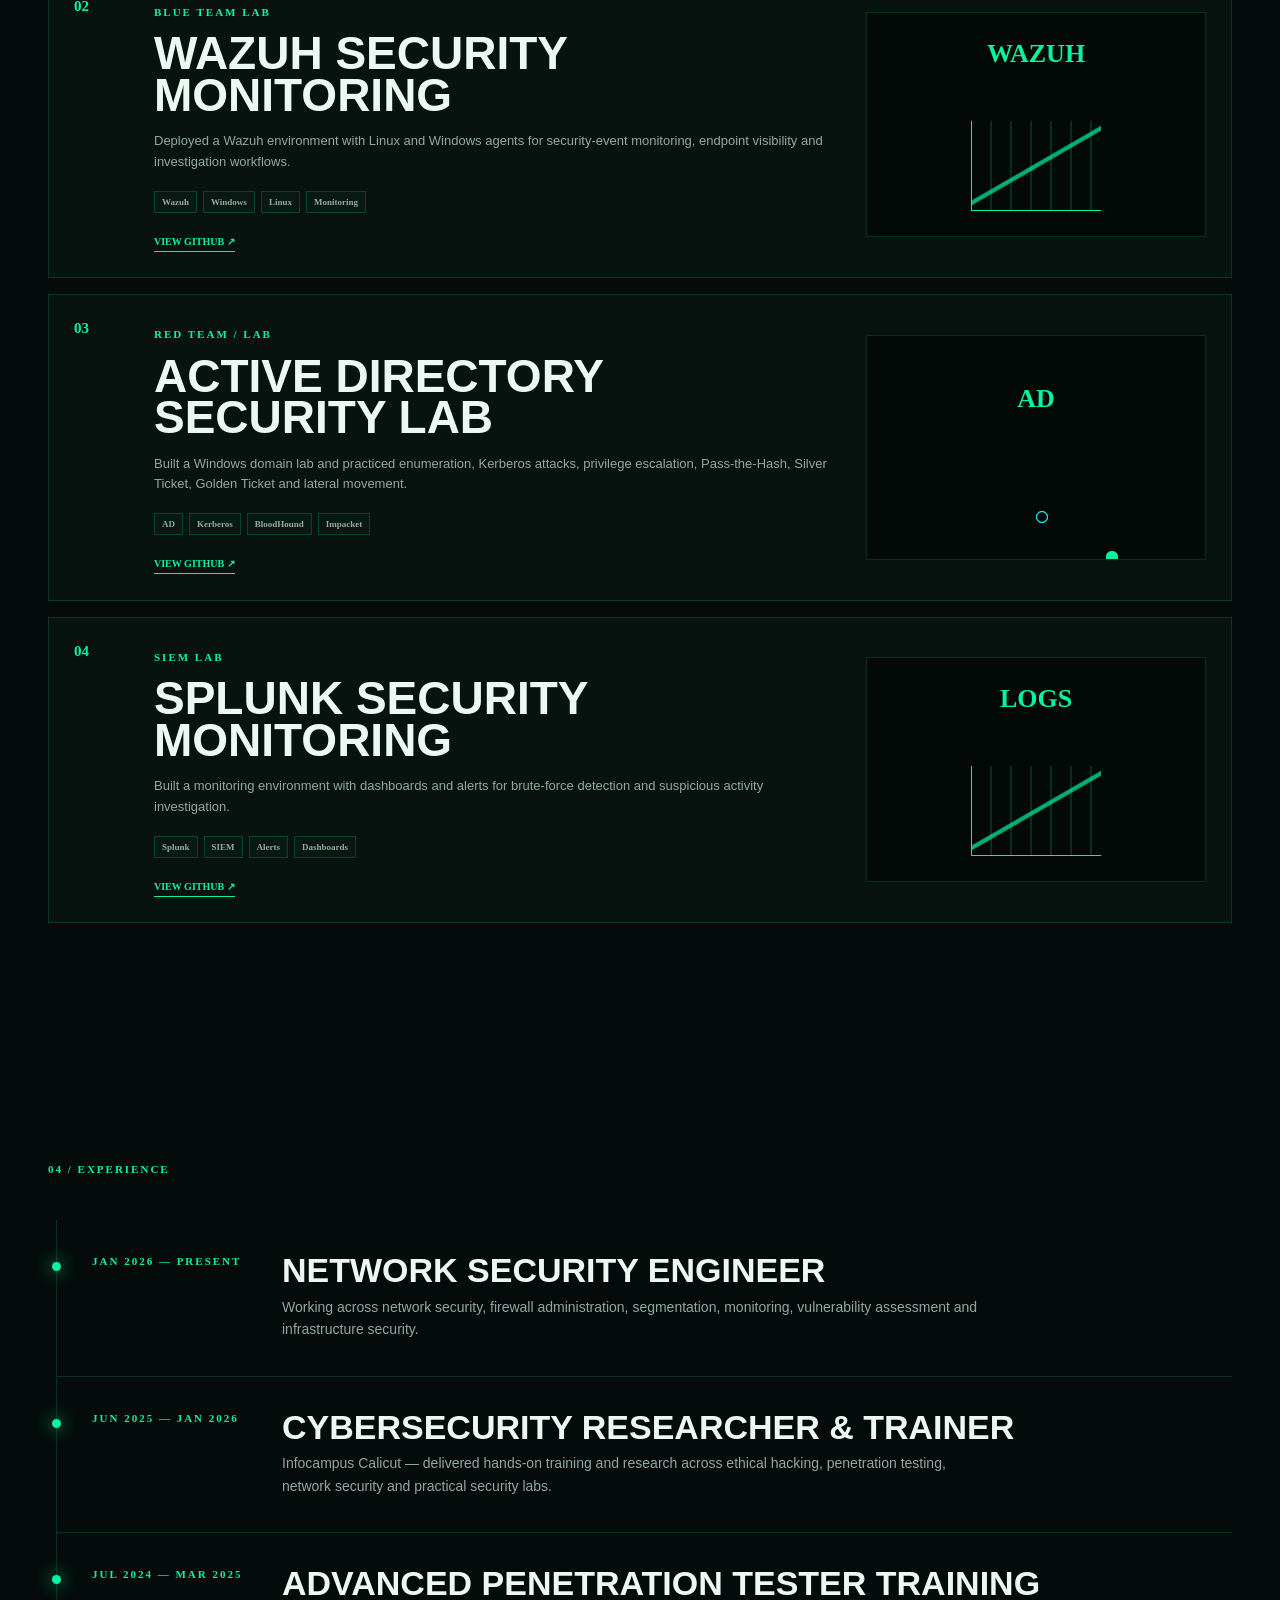
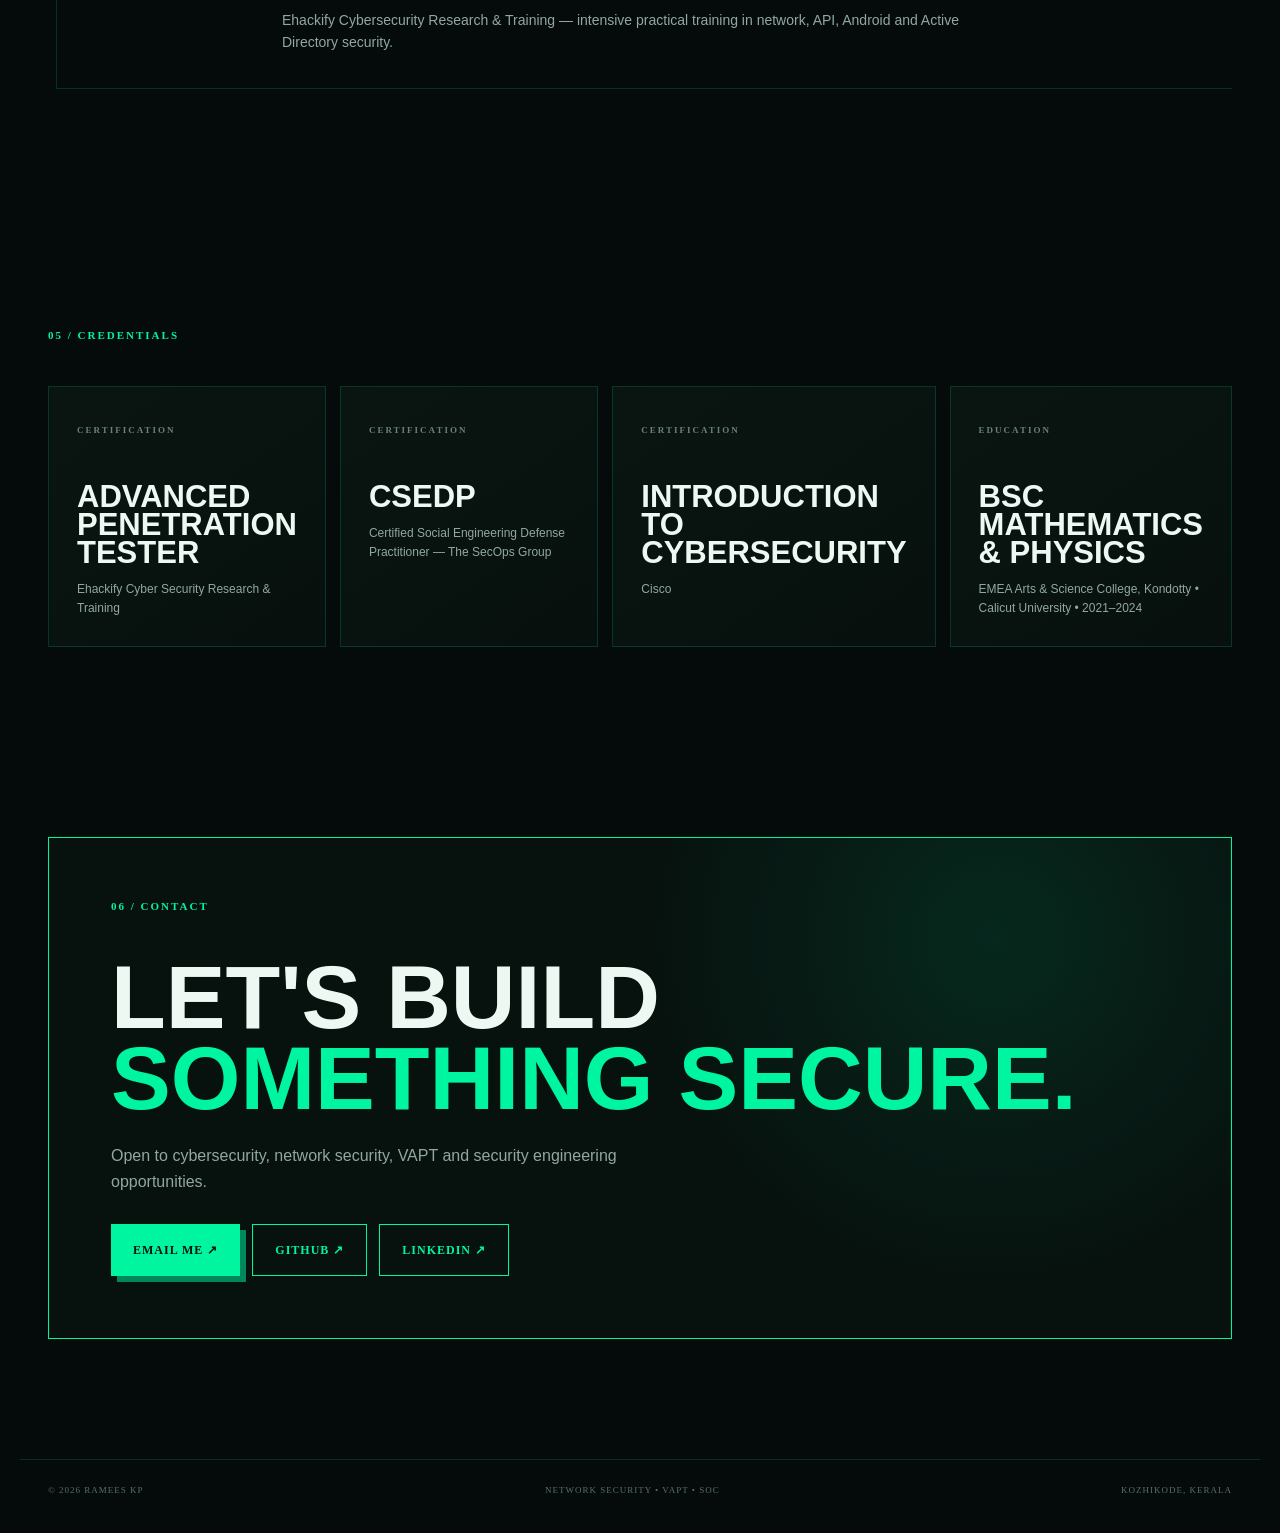
==== commit 68033708: "Use full profile cutout in hero" ====
--- a/index.html
+++ b/index.html
@@ -59,7 +59,7 @@
           <span class="frame-corner frame-corner-bl"></span><span class="frame-corner frame-corner-br"></span>
           <span class="frame-scan"></span>
         </div>
-        <img class="hero-photo" src="assets/ramees-photo.webp" alt="Muhammed Ramees KP">
+        <img class="hero-photo" src="assets/ramees-cutout.webp" alt="Muhammed Ramees KP">
         <div class="glow-ring"></div>
       </div>
       <div class="art-label top">SECURITY LAB // ONLINE</div>
--- a/style.css
+++ b/style.css
@@ -1 +1 @@
-:root{--bg:#050b0a;--panel:#08130f;--text:#edf8f3;--muted:#91a8a0;--green:#00f5a0;--cyan:#19e6ff;--pink:#ff3d71;--line:rgba(0,245,160,.16);--max:1240px}*{box-sizing:border-box;margin:0;padding:0}html{scroll-behavior:smooth}body{background:var(--bg);color:var(--text);font-family:Inter,Arial,sans-serif;line-height:1.6;overflow-x:hidden}a{color:inherit;text-decoration:none}.noise{position:fixed;inset:0;pointer-events:none;z-index:50;opacity:.03;background-image:url("data:image/svg+xml,%3Csvg xmlns='http://www.w3.org/2000/svg' width='180' height='180' viewBox='0 0 180 180'%3E%3Cfilter id='n'%3E%3CfeTurbulence type='fractalNoise' baseFrequency='.9' numOctaves='3' stitchTiles='stitch'/%3E%3C/filter%3E%3Crect width='100%25' height='100%25' filter='url(%23n)' opacity='.8'/%3E%3C/svg%3E")}body:before{content:"";position:fixed;inset:0;pointer-events:none;z-index:-3;background-image:linear-gradient(rgba(0,245,160,.035) 1px,transparent 1px),linear-gradient(90deg,rgba(0,245,160,.035) 1px,transparent 1px);background-size:55px 55px}.cursor-glow{position:fixed;z-index:-1;width:280px;height:280px;border-radius:50%;pointer-events:none;transform:translate(-50%,-50%);background:radial-gradient(circle,rgba(0,245,160,.08),transparent 65%)}.nav{height:78px;max-width:var(--max);margin:auto;padding:0 28px;border-bottom:1px solid var(--line);display:flex;align-items:center;justify-content:space-between;position:relative;z-index:20}.brand{font:900 28px/1 "Barlow Condensed";letter-spacing:2px}.brand span{color:var(--green)}.desktop-nav{display:flex;gap:28px;font:700 11px "Space Mono";letter-spacing:1px;color:#b9c8c3}.desktop-nav a:hover{color:var(--green)}.nav-cta{padding:11px 15px;border:1px solid var(--green);font:700 11px "Space Mono";color:var(--green)}.nav-cta span{margin-left:8px}.menu-btn{display:none;background:none;border:0;color:var(--green);font-size:25px}.hero{min-height:calc(100vh - 78px);max-width:var(--max);margin:auto;padding:65px 28px 40px;display:grid;grid-template-columns:1.03fr .97fr;gap:35px;align-items:center;position:relative}.hero-grid{position:absolute;inset:0;pointer-events:none;background:radial-gradient(circle at 70% 47%,rgba(0,245,160,.15),transparent 33%)}.eyebrow,.section-kicker,.project-type,.time,.credential-card span{font:700 11px "Space Mono";letter-spacing:2px;color:var(--green)}.eyebrow{display:flex;align-items:center;gap:10px;margin-bottom:24px}.pulse{width:7px;height:7px;border-radius:50%;background:var(--green);box-shadow:0 0 15px var(--green);animation:pulse 1.5s infinite}@keyframes pulse{50%{opacity:.35;transform:scale(.7)}}h1,h2,h3{font-family:"Barlow Condensed",Impact,sans-serif;line-height:.9}h1{font-size:clamp(64px,8.2vw,112px);font-weight:900;letter-spacing:-2px}h1 span{color:var(--green);text-shadow:0 0 35px rgba(0,245,160,.18)}.hero h2{margin-top:24px;font-size:clamp(40px,5vw,66px)}.hero-text{max-width:650px;color:#a9bcb6;font-size:15px;margin:28px 0}.hero-actions{display:flex;gap:14px;flex-wrap:wrap}.btn{display:inline-flex;align-items:center;justify-content:center;gap:16px;min-height:52px;padding:0 22px;font:800 12px "Space Mono";letter-spacing:1px;transition:.25s}.btn-primary{background:var(--green);color:#03110b;box-shadow:6px 6px 0 #00885d}.btn-primary:hover{transform:translate(3px,3px);box-shadow:2px 2px 0 #00885d}.btn-ghost{border:1px solid var(--green);color:var(--green)}.btn-ghost:hover{background:rgba(0,245,160,.08)}.hero-stats{display:flex;gap:38px;margin-top:50px;padding-top:22px;border-top:1px solid var(--line);flex-wrap:wrap}.hero-stats div{display:grid;gap:2px}.hero-stats strong{font:800 17px "Barlow Condensed";color:var(--green)}.hero-stats span{font-size:10px;color:#728780}.hero-art{min-height:560px;display:flex;align-items:center;justify-content:center;position:relative}.art-frame{width:min(100%,570px);border:2px solid #003c2c;border-radius:18px;padding:8px;background:#020806;box-shadow:0 0 70px rgba(0,245,160,.12),14px 14px 0 #001a12;position:relative}.cyber-visual{height:440px;border-radius:10px;overflow:hidden;position:relative;background:linear-gradient(135deg,#071713,#020806)}.visual-grid{position:absolute;inset:0;background-image:linear-gradient(rgba(0,245,160,.08) 1px,transparent 1px),linear-gradient(90deg,rgba(0,245,160,.08) 1px,transparent 1px);background-size:42px 42px}.monitor{position:absolute;width:165px;min-height:110px;padding:15px 13px;background:#071511;border:2px solid var(--green);border-radius:8px;box-shadow:0 0 20px rgba(0,245,160,.15);font:10px/1.6 "Space Mono";z-index:2}.monitor b{display:block;font-size:9px;color:var(--cyan);margin-bottom:6px}.monitor span{display:block;color:#bfe8dc}.monitor-a{top:62px;left:40px;border-color:var(--cyan)}.monitor-b{top:35px;left:203px}.monitor-c{top:77px;right:30px;border-color:var(--cyan)}.operator{position:absolute;left:50%;bottom:68px;transform:translateX(-50%);width:150px;height:190px}.head{position:absolute;top:0;left:50%;width:62px;height:62px;transform:translateX(-50%);border-radius:50%;border:3px solid var(--green);background:#0c211a}.body{position:absolute;top:55px;left:29px;width:92px;height:100px;border:3px solid var(--cyan);border-radius:46px 46px 12px 12px;clip-path:polygon(22% 0,78% 0,100% 100%,0 100%)}.desk{position:absolute;bottom:8px;left:-80px;width:310px;height:9px;background:var(--green);box-shadow:0 0 18px rgba(0,245,160,.35)}.glow-ring{position:absolute;left:50%;top:55%;width:290px;height:290px;transform:translate(-50%,-50%);border:1px solid rgba(0,245,160,.14);border-radius:50%;box-shadow:inset 0 0 0 28px rgba(0,245,160,.02),inset 0 0 0 58px rgba(0,245,160,.02)}.art-label{position:absolute;background:#04100c;border:1px solid var(--green);color:var(--green);font:700 9px "Space Mono";padding:6px 9px;z-index:5}.art-label.top{top:-14px;left:24px}.art-label.bottom{bottom:-14px;right:24px}.terminal{position:absolute;bottom:-8px;left:-14px;width:315px;background:#020806;border:1px solid var(--green);box-shadow:9px 9px 0 #001b13;font:11px "Space Mono";z-index:8}.terminal-top{height:31px;border-bottom:1px solid var(--line);display:flex;align-items:center;padding:0 9px;gap:5px}.terminal-top span{width:7px;height:7px;border-radius:50%;background:#31544a}.terminal-top b{font-size:8px;margin-left:7px;color:#78928a}.terminal-body{padding:13px 14px}.terminal-body p{margin:4px 0}.terminal-body i{color:var(--pink);font-style:normal}.cyan{color:var(--cyan)}.green{color:var(--green)}.marquee{overflow:hidden;white-space:nowrap;border-top:1px solid var(--line);border-bottom:1px solid var(--line);background:#07110e;padding:14px 0;color:#9ab1aa;font:700 12px "Space Mono";letter-spacing:1px}.marquee div{display:inline-block;animation:marquee 30s linear infinite}.marquee span{color:var(--green);margin:0 30px}@keyframes marquee{to{transform:translateX(-50%)}}.section{max-width:var(--max);margin:auto;padding:120px 28px}.section-kicker{margin-bottom:45px}.about-grid{display:grid;grid-template-columns:1fr 1fr;gap:80px}.section-title{font-size:clamp(58px,7vw,96px);font-weight:900;letter-spacing:-1px}.section-title span{color:var(--green)}.about-copy{max-width:620px}.lead{font-size:24px;color:#e1eee9;line-height:1.35;margin-bottom:22px}.about-copy>p:not(.lead){font-size:15px;color:var(--muted)}.quote{margin-top:35px;border-left:2px solid var(--green);padding:14px 18px;background:rgba(0,245,160,.04);font:700 14px "Space Mono";color:var(--green)}.section-heading{display:flex;align-items:end;justify-content:space-between;gap:40px;margin-bottom:55px}.section-heading p{max-width:390px;font-size:14px;color:var(--muted)}.skill-grid{display:grid;grid-template-columns:repeat(4,1fr);gap:14px}.skill-card,.credential-card{background:linear-gradient(145deg,#0a1511,#07100d);border:1px solid var(--line);transition:.3s}.skill-card{padding:28px;min-height:330px;position:relative}.skill-card:hover,.credential-card:hover{transform:translateY(-6px);border-color:rgba(0,245,160,.5);box-shadow:0 18px 50px rgba(0,245,160,.08)}.skill-card>b{font:700 10px "Space Mono";color:#5e746c}.skill-card h3{font-size:35px;margin:68px 0 13px}.skill-card p{font-size:12px;color:var(--muted);min-height:64px}.tags{display:flex;flex-wrap:wrap;gap:6px;margin-top:18px}.tags span{font:700 9px "Space Mono";border:1px solid rgba(0,245,160,.2);padding:5px 7px;color:#92aaa2;background:rgba(0,245,160,.025)}.project-list{display:grid;gap:16px}.project-card{display:grid;grid-template-columns:55px 1fr 340px;gap:25px;align-items:center;padding:25px;border:1px solid var(--line);background:#08120f;transition:.3s}.project-card:hover{border-color:rgba(0,245,160,.45);transform:translateX(5px)}.project-number{font:800 15px "Space Mono";color:var(--green);align-self:start}.project-content h3{font-size:46px;margin:10px 0 15px}.project-content p{font-size:13px;color:var(--muted);max-width:690px}.project-link{display:inline-block;margin-top:23px;padding-bottom:4px;border-bottom:1px solid var(--green);font:700 10px "Space Mono";color:var(--green)}.project-visual{height:225px;position:relative;display:grid;place-items:center;overflow:hidden;border:1px solid var(--line);background:#030907;color:var(--green);font:800 26px "Space Mono"}.radar{width:140px;height:140px;border:1px solid var(--green);border-radius:50%;box-shadow:inset 0 0 0 27px rgba(0,245,160,.02),inset 0 0 0 55px rgba(0,245,160,.02);position:relative}.radar:after{content:"";position:absolute;left:50%;top:0;width:1px;height:50%;background:var(--green);transform-origin:bottom;animation:spin 3s linear infinite}@keyframes spin{to{transform:rotate(360deg)}}.visual-ad .nodes:before,.visual-ad .nodes:after{content:"";position:absolute;width:10px;height:10px;border:1px solid var(--cyan);border-radius:50%;box-shadow:70px 40px 0 var(--green),-60px 55px 0 var(--pink)}.bars{width:130px;height:90px;border-bottom:1px solid var(--green);border-left:1px solid var(--green);background:repeating-linear-gradient(90deg,transparent 0 18px,rgba(0,245,160,.16) 18px 20px),linear-gradient(150deg,transparent 48%,rgba(0,245,160,.7) 49% 51%,transparent 52%)}.timeline{border-left:1px solid var(--line);margin-left:8px}.timeline-item{display:grid;grid-template-columns:155px 1fr;gap:35px;padding:35px 0 35px 35px;border-bottom:1px solid var(--line);position:relative}.timeline-item:before{content:"";position:absolute;left:-5px;top:42px;width:9px;height:9px;border-radius:50%;background:var(--green);box-shadow:0 0 18px var(--green)}.timeline-item h3{font-size:34px;margin-bottom:10px}.timeline-item p{font-size:14px;color:var(--muted);max-width:700px}.credential-grid{display:grid;grid-template-columns:repeat(4,1fr);gap:14px}.credential-card{padding:28px;min-height:220px}.credential-card span{color:#6b8179;font-size:9px}.credential-card h3{font-size:31px;margin:42px 0 13px}.credential-card p{font-size:12px;color:var(--muted)}.contact{padding-top:70px}.contact-box{padding:62px;border:1px solid var(--green);background:radial-gradient(circle at 80% 20%,rgba(0,245,160,.1),transparent 35%),#07110e;position:relative;overflow:hidden}.contact-box h2{font-size:clamp(58px,7vw,100px);margin:25px 0}.contact-box h2 span{color:var(--green)}.contact-box>p{max-width:590px;color:var(--muted)}.contact-actions{display:flex;gap:12px;margin-top:30px;flex-wrap:wrap}footer{max-width:var(--max);margin:auto;padding:25px 28px 38px;border-top:1px solid var(--line);display:flex;justify-content:space-between;color:#587067;font:9px "Space Mono";letter-spacing:1px}@media(max-width:1050px){.desktop-nav,.nav-cta{display:none}.menu-btn{display:block}.hero{grid-template-columns:1fr}.hero-art{min-height:520px}.skill-grid,.credential-grid{grid-template-columns:1fr 1fr}.project-card{grid-template-columns:45px 1fr}.project-visual{display:none}.section-heading{align-items:flex-start;flex-direction:column}.about-grid{gap:45px}}@media(max-width:680px){.nav{padding:0 18px}.hero,.section{padding-left:18px;padding-right:18px}.hero{padding-top:44px}.hero-art{min-height:430px}.terminal{width:250px;left:0}.cyber-visual{height:360px}.monitor{transform:scale(.78);transform-origin:center}.monitor-a{left:0}.monitor-b{left:95px}.monitor-c{right:0}.hero-stats{gap:16px}.about-grid{grid-template-columns:1fr}.skill-grid,.credential-grid{grid-template-columns:1fr}.project-content h3{font-size:40px}.timeline-item{grid-template-columns:1fr;gap:10px;padding-left:25px}.contact-box{padding:35px 24px}footer{flex-direction:column;gap:10px}}.hero-photo{position:absolute;left:50%;bottom:38px;transform:translateX(-50%);width:285px;max-height:395px;object-fit:contain;object-position:center bottom;z-index:4;filter:drop-shadow(0 0 24px rgba(0,245,160,.16)) drop-shadow(9px 12px 0 rgba(0,27,19,.35))}.hero-art .cyber-visual:after{content:"";position:absolute;inset:auto 0 0;height:90px;background:linear-gradient(transparent,rgba(0,0,0,.22));z-index:3;pointer-events:none}@media(max-width:680px){.hero-photo{width:220px;max-height:330px;bottom:34px}}.cyber-visual{overflow:hidden}.hero-photo{left:auto;right:18px;bottom:0;transform:none;width:220px;height:auto;max-height:390px;object-fit:contain;object-position:center bottom;z-index:4;filter:drop-shadow(0 0 24px rgba(0,245,160,.18)) drop-shadow(8px 10px 0 rgba(0,27,19,.32))}.monitor-a{left:22px;top:48px}.monitor-b{left:174px;top:22px;width:145px}.monitor-c{left:22px;right:auto;top:205px;width:165px}.glow-ring{left:72%;top:62%;z-index:1}.visual-grid{z-index:0}.cyber-visual:after{z-index:5}@media(max-width:680px){.hero-photo{right:8px;width:175px;max-height:320px}.monitor-a{left:-5px;top:48px}.monitor-b{left:92px;top:18px;width:130px}.monitor-c{left:-5px;top:190px;width:145px}.glow-ring{left:68%;top:64%}}.hero-photo-frame{position:absolute;right:2px;bottom:0;width:310px;height:420px;border:1px solid rgba(0,245,160,.5);border-radius:18px;background:radial-gradient(circle at 50% 38%,rgba(0,245,160,.14),transparent 48%),linear-gradient(145deg,rgba(0,245,160,.04),rgba(0,0,0,.16));box-shadow:inset 0 0 0 1px rgba(25,230,255,.08),0 0 42px rgba(0,245,160,.12);z-index:2;overflow:hidden}.hero-photo-frame:before,.hero-photo-frame:after{content:"";position:absolute;inset:14px;border:1px solid rgba(25,230,255,.13);border-radius:12px}.hero-photo-frame:after{inset:auto 18px 18px;height:1px;background:linear-gradient(90deg,transparent,var(--green),transparent);box-shadow:0 -22px 0 rgba(0,245,160,.08),0 -44px 0 rgba(0,245,160,.05)}.frame-corner{position:absolute;width:18px;height:18px;border-color:var(--green);border-style:solid;z-index:2}.frame-corner-tl{top:0;left:0;border-width:2px 0 0 2px}.frame-corner-tr{top:0;right:0;border-width:2px 2px 0 0}.frame-corner-bl{bottom:0;left:0;border-width:0 0 2px 2px}.frame-corner-br{bottom:0;right:0;border-width:0 2px 2px 0}.frame-scan{position:absolute;left:8%;right:8%;top:18%;height:1px;background:var(--cyan);opacity:.22;box-shadow:0 0 14px var(--cyan);animation:frameScan 3.6s linear infinite}@keyframes frameScan{50%{top:78%}100%{top:18%}}.hero-photo{left:auto;right:28px;bottom:0;transform:none;width:255px;height:auto;max-height:410px;object-fit:contain;object-position:center bottom;z-index:4;filter:drop-shadow(0 0 24px rgba(0,245,160,.2)) drop-shadow(8px 10px 0 rgba(0,27,19,.28))}.monitor-a{left:18px;top:48px}.monitor-b{left:177px;top:22px;width:145px}.monitor-c{left:18px;right:auto;top:205px;width:165px}.glow-ring{left:64%;top:61%;z-index:1}@media(max-width:680px){.hero-photo-frame{right:0;width:230px;height:330px}.hero-photo{right:16px;width:190px;max-height:325px}.monitor-a{left:-5px;top:48px}.monitor-b{left:86px;top:18px;width:130px}.monitor-c{left:-5px;top:190px;width:145px}.glow-ring{left:68%;top:64%}}+:root{--bg:#050b0a;--panel:#08130f;--text:#edf8f3;--muted:#91a8a0;--green:#00f5a0;--cyan:#19e6ff;--pink:#ff3d71;--line:rgba(0,245,160,.16);--max:1240px}*{box-sizing:border-box;margin:0;padding:0}html{scroll-behavior:smooth}body{background:var(--bg);color:var(--text);font-family:Inter,Arial,sans-serif;line-height:1.6;overflow-x:hidden}a{color:inherit;text-decoration:none}.noise{position:fixed;inset:0;pointer-events:none;z-index:50;opacity:.03;background-image:url("data:image/svg+xml,%3Csvg xmlns='http://www.w3.org/2000/svg' width='180' height='180' viewBox='0 0 180 180'%3E%3Cfilter id='n'%3E%3CfeTurbulence type='fractalNoise' baseFrequency='.9' numOctaves='3' stitchTiles='stitch'/%3E%3C/filter%3E%3Crect width='100%25' height='100%25' filter='url(%23n)' opacity='.8'/%3E%3C/svg%3E")}body:before{content:"";position:fixed;inset:0;pointer-events:none;z-index:-3;background-image:linear-gradient(rgba(0,245,160,.035) 1px,transparent 1px),linear-gradient(90deg,rgba(0,245,160,.035) 1px,transparent 1px);background-size:55px 55px}.cursor-glow{position:fixed;z-index:-1;width:280px;height:280px;border-radius:50%;pointer-events:none;transform:translate(-50%,-50%);background:radial-gradient(circle,rgba(0,245,160,.08),transparent 65%)}.nav{height:78px;max-width:var(--max);margin:auto;padding:0 28px;border-bottom:1px solid var(--line);display:flex;align-items:center;justify-content:space-between;position:relative;z-index:20}.brand{font:900 28px/1 "Barlow Condensed";letter-spacing:2px}.brand span{color:var(--green)}.desktop-nav{display:flex;gap:28px;font:700 11px "Space Mono";letter-spacing:1px;color:#b9c8c3}.desktop-nav a:hover{color:var(--green)}.nav-cta{padding:11px 15px;border:1px solid var(--green);font:700 11px "Space Mono";color:var(--green)}.nav-cta span{margin-left:8px}.menu-btn{display:none;background:none;border:0;color:var(--green);font-size:25px}.hero{min-height:calc(100vh - 78px);max-width:var(--max);margin:auto;padding:65px 28px 40px;display:grid;grid-template-columns:1.03fr .97fr;gap:35px;align-items:center;position:relative}.hero-grid{position:absolute;inset:0;pointer-events:none;background:radial-gradient(circle at 70% 47%,rgba(0,245,160,.15),transparent 33%)}.eyebrow,.section-kicker,.project-type,.time,.credential-card span{font:700 11px "Space Mono";letter-spacing:2px;color:var(--green)}.eyebrow{display:flex;align-items:center;gap:10px;margin-bottom:24px}.pulse{width:7px;height:7px;border-radius:50%;background:var(--green);box-shadow:0 0 15px var(--green);animation:pulse 1.5s infinite}@keyframes pulse{50%{opacity:.35;transform:scale(.7)}}h1,h2,h3{font-family:"Barlow Condensed",Impact,sans-serif;line-height:.9}h1{font-size:clamp(64px,8.2vw,112px);font-weight:900;letter-spacing:-2px}h1 span{color:var(--green);text-shadow:0 0 35px rgba(0,245,160,.18)}.hero h2{margin-top:24px;font-size:clamp(40px,5vw,66px)}.hero-text{max-width:650px;color:#a9bcb6;font-size:15px;margin:28px 0}.hero-actions{display:flex;gap:14px;flex-wrap:wrap}.btn{display:inline-flex;align-items:center;justify-content:center;gap:16px;min-height:52px;padding:0 22px;font:800 12px "Space Mono";letter-spacing:1px;transition:.25s}.btn-primary{background:var(--green);color:#03110b;box-shadow:6px 6px 0 #00885d}.btn-primary:hover{transform:translate(3px,3px);box-shadow:2px 2px 0 #00885d}.btn-ghost{border:1px solid var(--green);color:var(--green)}.btn-ghost:hover{background:rgba(0,245,160,.08)}.hero-stats{display:flex;gap:38px;margin-top:50px;padding-top:22px;border-top:1px solid var(--line);flex-wrap:wrap}.hero-stats div{display:grid;gap:2px}.hero-stats strong{font:800 17px "Barlow Condensed";color:var(--green)}.hero-stats span{font-size:10px;color:#728780}.hero-art{min-height:560px;display:flex;align-items:center;justify-content:center;position:relative}.art-frame{width:min(100%,570px);border:2px solid #003c2c;border-radius:18px;padding:8px;background:#020806;box-shadow:0 0 70px rgba(0,245,160,.12),14px 14px 0 #001a12;position:relative}.cyber-visual{height:440px;border-radius:10px;overflow:hidden;position:relative;background:linear-gradient(135deg,#071713,#020806)}.visual-grid{position:absolute;inset:0;background-image:linear-gradient(rgba(0,245,160,.08) 1px,transparent 1px),linear-gradient(90deg,rgba(0,245,160,.08) 1px,transparent 1px);background-size:42px 42px}.monitor{position:absolute;width:165px;min-height:110px;padding:15px 13px;background:#071511;border:2px solid var(--green);border-radius:8px;box-shadow:0 0 20px rgba(0,245,160,.15);font:10px/1.6 "Space Mono";z-index:2}.monitor b{display:block;font-size:9px;color:var(--cyan);margin-bottom:6px}.monitor span{display:block;color:#bfe8dc}.monitor-a{top:62px;left:40px;border-color:var(--cyan)}.monitor-b{top:35px;left:203px}.monitor-c{top:77px;right:30px;border-color:var(--cyan)}.operator{position:absolute;left:50%;bottom:68px;transform:translateX(-50%);width:150px;height:190px}.head{position:absolute;top:0;left:50%;width:62px;height:62px;transform:translateX(-50%);border-radius:50%;border:3px solid var(--green);background:#0c211a}.body{position:absolute;top:55px;left:29px;width:92px;height:100px;border:3px solid var(--cyan);border-radius:46px 46px 12px 12px;clip-path:polygon(22% 0,78% 0,100% 100%,0 100%)}.desk{position:absolute;bottom:8px;left:-80px;width:310px;height:9px;background:var(--green);box-shadow:0 0 18px rgba(0,245,160,.35)}.glow-ring{position:absolute;left:50%;top:55%;width:290px;height:290px;transform:translate(-50%,-50%);border:1px solid rgba(0,245,160,.14);border-radius:50%;box-shadow:inset 0 0 0 28px rgba(0,245,160,.02),inset 0 0 0 58px rgba(0,245,160,.02)}.art-label{position:absolute;background:#04100c;border:1px solid var(--green);color:var(--green);font:700 9px "Space Mono";padding:6px 9px;z-index:5}.art-label.top{top:-14px;left:24px}.art-label.bottom{bottom:-14px;right:24px}.terminal{position:absolute;bottom:-8px;left:-14px;width:315px;background:#020806;border:1px solid var(--green);box-shadow:9px 9px 0 #001b13;font:11px "Space Mono";z-index:8}.terminal-top{height:31px;border-bottom:1px solid var(--line);display:flex;align-items:center;padding:0 9px;gap:5px}.terminal-top span{width:7px;height:7px;border-radius:50%;background:#31544a}.terminal-top b{font-size:8px;margin-left:7px;color:#78928a}.terminal-body{padding:13px 14px}.terminal-body p{margin:4px 0}.terminal-body i{color:var(--pink);font-style:normal}.cyan{color:var(--cyan)}.green{color:var(--green)}.marquee{overflow:hidden;white-space:nowrap;border-top:1px solid var(--line);border-bottom:1px solid var(--line);background:#07110e;padding:14px 0;color:#9ab1aa;font:700 12px "Space Mono";letter-spacing:1px}.marquee div{display:inline-block;animation:marquee 30s linear infinite}.marquee span{color:var(--green);margin:0 30px}@keyframes marquee{to{transform:translateX(-50%)}}.section{max-width:var(--max);margin:auto;padding:120px 28px}.section-kicker{margin-bottom:45px}.about-grid{display:grid;grid-template-columns:1fr 1fr;gap:80px}.section-title{font-size:clamp(58px,7vw,96px);font-weight:900;letter-spacing:-1px}.section-title span{color:var(--green)}.about-copy{max-width:620px}.lead{font-size:24px;color:#e1eee9;line-height:1.35;margin-bottom:22px}.about-copy>p:not(.lead){font-size:15px;color:var(--muted)}.quote{margin-top:35px;border-left:2px solid var(--green);padding:14px 18px;background:rgba(0,245,160,.04);font:700 14px "Space Mono";color:var(--green)}.section-heading{display:flex;align-items:end;justify-content:space-between;gap:40px;margin-bottom:55px}.section-heading p{max-width:390px;font-size:14px;color:var(--muted)}.skill-grid{display:grid;grid-template-columns:repeat(4,1fr);gap:14px}.skill-card,.credential-card{background:linear-gradient(145deg,#0a1511,#07100d);border:1px solid var(--line);transition:.3s}.skill-card{padding:28px;min-height:330px;position:relative}.skill-card:hover,.credential-card:hover{transform:translateY(-6px);border-color:rgba(0,245,160,.5);box-shadow:0 18px 50px rgba(0,245,160,.08)}.skill-card>b{font:700 10px "Space Mono";color:#5e746c}.skill-card h3{font-size:35px;margin:68px 0 13px}.skill-card p{font-size:12px;color:var(--muted);min-height:64px}.tags{display:flex;flex-wrap:wrap;gap:6px;margin-top:18px}.tags span{font:700 9px "Space Mono";border:1px solid rgba(0,245,160,.2);padding:5px 7px;color:#92aaa2;background:rgba(0,245,160,.025)}.project-list{display:grid;gap:16px}.project-card{display:grid;grid-template-columns:55px 1fr 340px;gap:25px;align-items:center;padding:25px;border:1px solid var(--line);background:#08120f;transition:.3s}.project-card:hover{border-color:rgba(0,245,160,.45);transform:translateX(5px)}.project-number{font:800 15px "Space Mono";color:var(--green);align-self:start}.project-content h3{font-size:46px;margin:10px 0 15px}.project-content p{font-size:13px;color:var(--muted);max-width:690px}.project-link{display:inline-block;margin-top:23px;padding-bottom:4px;border-bottom:1px solid var(--green);font:700 10px "Space Mono";color:var(--green)}.project-visual{height:225px;position:relative;display:grid;place-items:center;overflow:hidden;border:1px solid var(--line);background:#030907;color:var(--green);font:800 26px "Space Mono"}.radar{width:140px;height:140px;border:1px solid var(--green);border-radius:50%;box-shadow:inset 0 0 0 27px rgba(0,245,160,.02),inset 0 0 0 55px rgba(0,245,160,.02);position:relative}.radar:after{content:"";position:absolute;left:50%;top:0;width:1px;height:50%;background:var(--green);transform-origin:bottom;animation:spin 3s linear infinite}@keyframes spin{to{transform:rotate(360deg)}}.visual-ad .nodes:before,.visual-ad .nodes:after{content:"";position:absolute;width:10px;height:10px;border:1px solid var(--cyan);border-radius:50%;box-shadow:70px 40px 0 var(--green),-60px 55px 0 var(--pink)}.bars{width:130px;height:90px;border-bottom:1px solid var(--green);border-left:1px solid var(--green);background:repeating-linear-gradient(90deg,transparent 0 18px,rgba(0,245,160,.16) 18px 20px),linear-gradient(150deg,transparent 48%,rgba(0,245,160,.7) 49% 51%,transparent 52%)}.timeline{border-left:1px solid var(--line);margin-left:8px}.timeline-item{display:grid;grid-template-columns:155px 1fr;gap:35px;padding:35px 0 35px 35px;border-bottom:1px solid var(--line);position:relative}.timeline-item:before{content:"";position:absolute;left:-5px;top:42px;width:9px;height:9px;border-radius:50%;background:var(--green);box-shadow:0 0 18px var(--green)}.timeline-item h3{font-size:34px;margin-bottom:10px}.timeline-item p{font-size:14px;color:var(--muted);max-width:700px}.credential-grid{display:grid;grid-template-columns:repeat(4,1fr);gap:14px}.credential-card{padding:28px;min-height:220px}.credential-card span{color:#6b8179;font-size:9px}.credential-card h3{font-size:31px;margin:42px 0 13px}.credential-card p{font-size:12px;color:var(--muted)}.contact{padding-top:70px}.contact-box{padding:62px;border:1px solid var(--green);background:radial-gradient(circle at 80% 20%,rgba(0,245,160,.1),transparent 35%),#07110e;position:relative;overflow:hidden}.contact-box h2{font-size:clamp(58px,7vw,100px);margin:25px 0}.contact-box h2 span{color:var(--green)}.contact-box>p{max-width:590px;color:var(--muted)}.contact-actions{display:flex;gap:12px;margin-top:30px;flex-wrap:wrap}footer{max-width:var(--max);margin:auto;padding:25px 28px 38px;border-top:1px solid var(--line);display:flex;justify-content:space-between;color:#587067;font:9px "Space Mono";letter-spacing:1px}@media(max-width:1050px){.desktop-nav,.nav-cta{display:none}.menu-btn{display:block}.hero{grid-template-columns:1fr}.hero-art{min-height:520px}.skill-grid,.credential-grid{grid-template-columns:1fr 1fr}.project-card{grid-template-columns:45px 1fr}.project-visual{display:none}.section-heading{align-items:flex-start;flex-direction:column}.about-grid{gap:45px}}@media(max-width:680px){.nav{padding:0 18px}.hero,.section{padding-left:18px;padding-right:18px}.hero{padding-top:44px}.hero-art{min-height:430px}.terminal{width:250px;left:0}.cyber-visual{height:360px}.monitor{transform:scale(.78);transform-origin:center}.monitor-a{left:0}.monitor-b{left:95px}.monitor-c{right:0}.hero-stats{gap:16px}.about-grid{grid-template-columns:1fr}.skill-grid,.credential-grid{grid-template-columns:1fr}.project-content h3{font-size:40px}.timeline-item{grid-template-columns:1fr;gap:10px;padding-left:25px}.contact-box{padding:35px 24px}footer{flex-direction:column;gap:10px}}.hero-photo{position:absolute;left:50%;bottom:38px;transform:translateX(-50%);width:285px;max-height:395px;object-fit:contain;object-position:center bottom;z-index:4;filter:drop-shadow(0 0 24px rgba(0,245,160,.16)) drop-shadow(9px 12px 0 rgba(0,27,19,.35))}.hero-art .cyber-visual:after{content:"";position:absolute;inset:auto 0 0;height:90px;background:linear-gradient(transparent,rgba(0,0,0,.22));z-index:3;pointer-events:none}@media(max-width:680px){.hero-photo{width:220px;max-height:330px;bottom:34px}}.cyber-visual{overflow:hidden}.hero-photo{left:auto;right:18px;bottom:0;transform:none;width:220px;height:auto;max-height:390px;object-fit:contain;object-position:center bottom;z-index:4;filter:drop-shadow(0 0 24px rgba(0,245,160,.18)) drop-shadow(8px 10px 0 rgba(0,27,19,.32))}.monitor-a{left:22px;top:48px}.monitor-b{left:174px;top:22px;width:145px}.monitor-c{left:22px;right:auto;top:205px;width:165px}.glow-ring{left:72%;top:62%;z-index:1}.visual-grid{z-index:0}.cyber-visual:after{z-index:5}@media(max-width:680px){.hero-photo{right:8px;width:175px;max-height:320px}.monitor-a{left:-5px;top:48px}.monitor-b{left:92px;top:18px;width:130px}.monitor-c{left:-5px;top:190px;width:145px}.glow-ring{left:68%;top:64%}}.hero-photo-frame{position:absolute;right:4px;bottom:0;width:390px;height:500px;border:1px solid rgba(0,245,160,.5);border-radius:18px;background:radial-gradient(circle at 50% 38%,rgba(0,245,160,.14),transparent 48%),linear-gradient(145deg,rgba(0,245,160,.04),rgba(0,0,0,.16));box-shadow:inset 0 0 0 1px rgba(25,230,255,.08),0 0 42px rgba(0,245,160,.12);z-index:2;overflow:hidden}.hero-photo-frame:before,.hero-photo-frame:after{content:"";position:absolute;inset:14px;border:1px solid rgba(25,230,255,.13);border-radius:12px}.hero-photo-frame:after{inset:auto 18px 18px;height:1px;background:linear-gradient(90deg,transparent,var(--green),transparent);box-shadow:0 -22px 0 rgba(0,245,160,.08),0 -44px 0 rgba(0,245,160,.05)}.frame-corner{position:absolute;width:18px;height:18px;border-color:var(--green);border-style:solid;z-index:2}.frame-corner-tl{top:0;left:0;border-width:2px 0 0 2px}.frame-corner-tr{top:0;right:0;border-width:2px 2px 0 0}.frame-corner-bl{bottom:0;left:0;border-width:0 0 2px 2px}.frame-corner-br{bottom:0;right:0;border-width:0 2px 2px 0}.frame-scan{position:absolute;left:8%;right:8%;top:18%;height:1px;background:var(--cyan);opacity:.22;box-shadow:0 0 14px var(--cyan);animation:frameScan 3.6s linear infinite}@keyframes frameScan{50%{top:78%}100%{top:18%}}.hero-photo{left:auto;right:34px;bottom:0;transform:none;width:320px;height:auto;max-height:500px;object-fit:contain;object-position:center bottom;z-index:4;filter:drop-shadow(0 0 24px rgba(0,245,160,.2)) drop-shadow(8px 10px 0 rgba(0,27,19,.28))}.monitor-a{left:18px;top:48px}.monitor-b{left:177px;top:22px;width:145px}.monitor-c{left:18px;right:auto;top:205px;width:165px}.glow-ring{left:64%;top:61%;z-index:1}@media(max-width:680px){.hero-photo-frame{right:0;width:230px;height:330px}.hero-photo{right:16px;width:190px;max-height:325px}.monitor-a{left:-5px;top:48px}.monitor-b{left:86px;top:18px;width:130px}.monitor-c{left:-5px;top:190px;width:145px}.glow-ring{left:68%;top:64%}}.hero-photo-frame:after{z-index:2}.hero-photo{isolation:isolate}@media(max-width:680px){.hero-photo{right:10px;width:215px;max-height:335px}.hero-photo-frame{right:0;width:250px;height:350px}}
